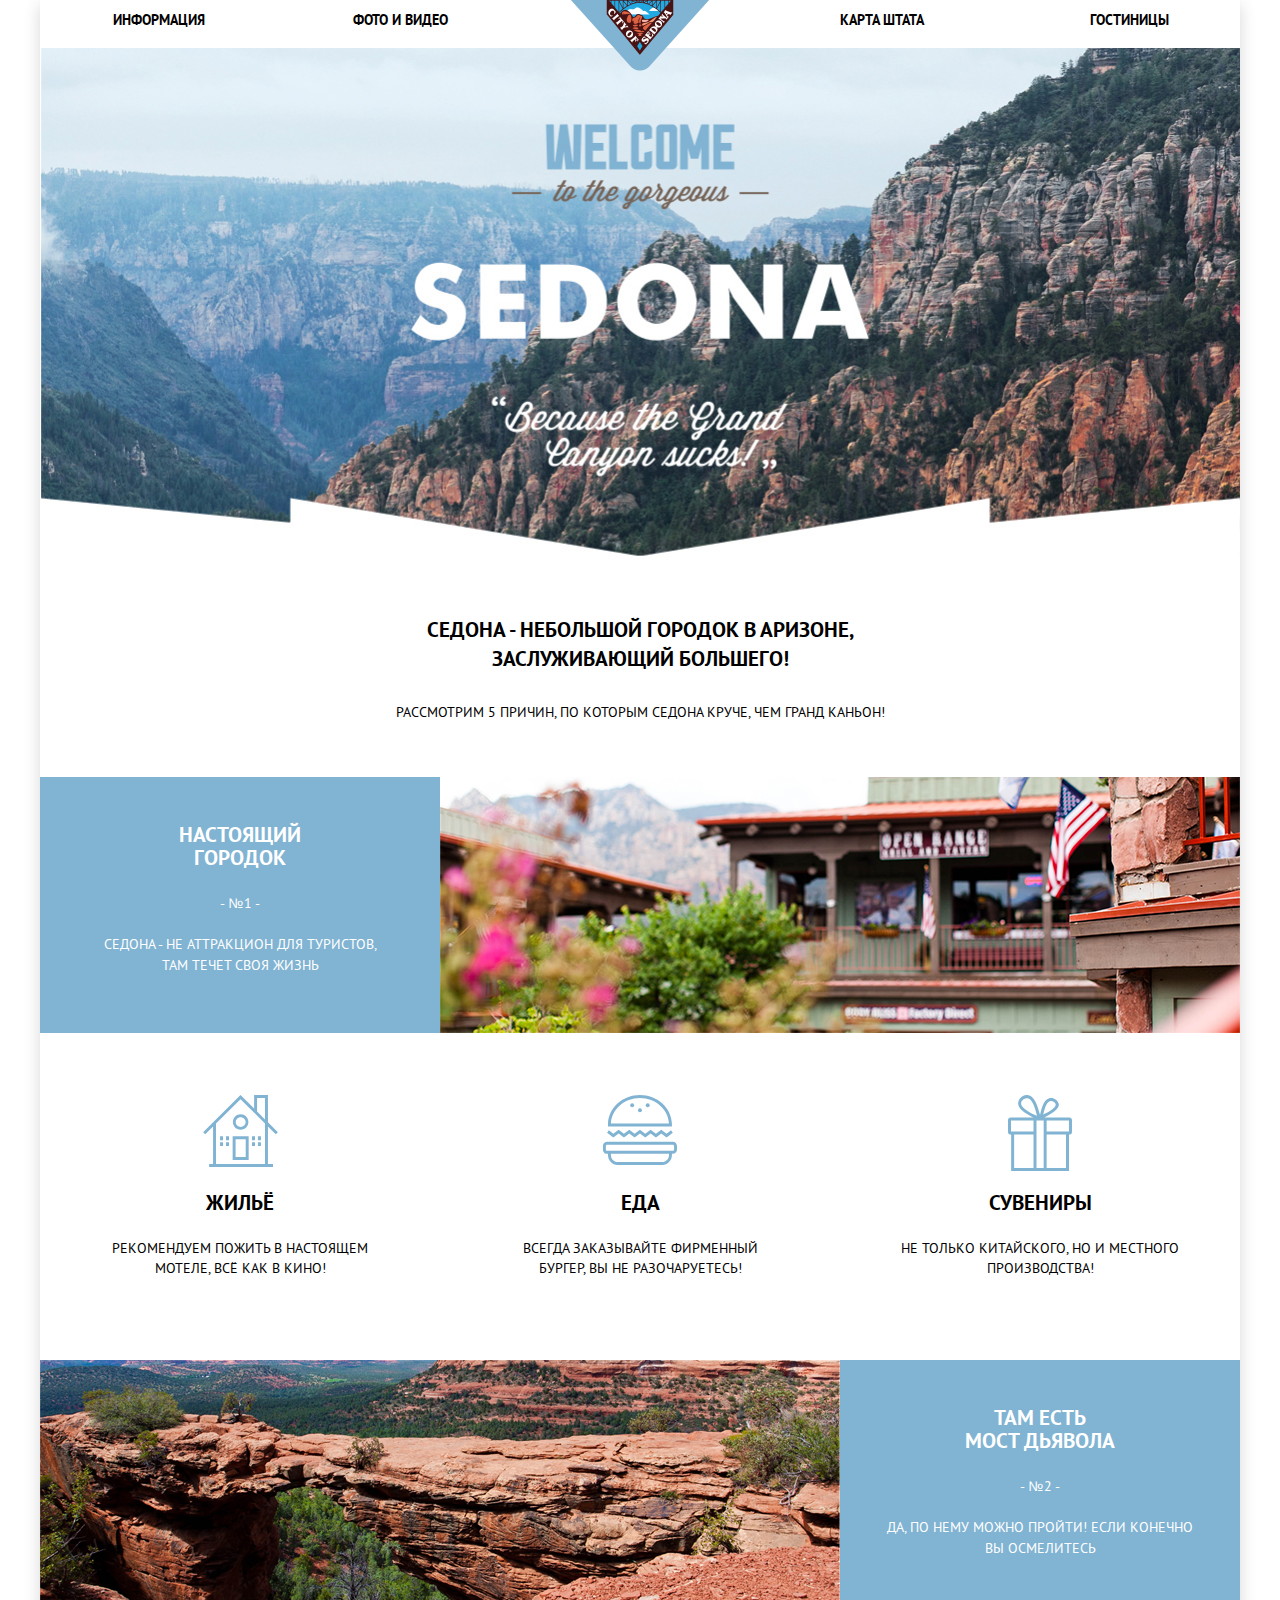
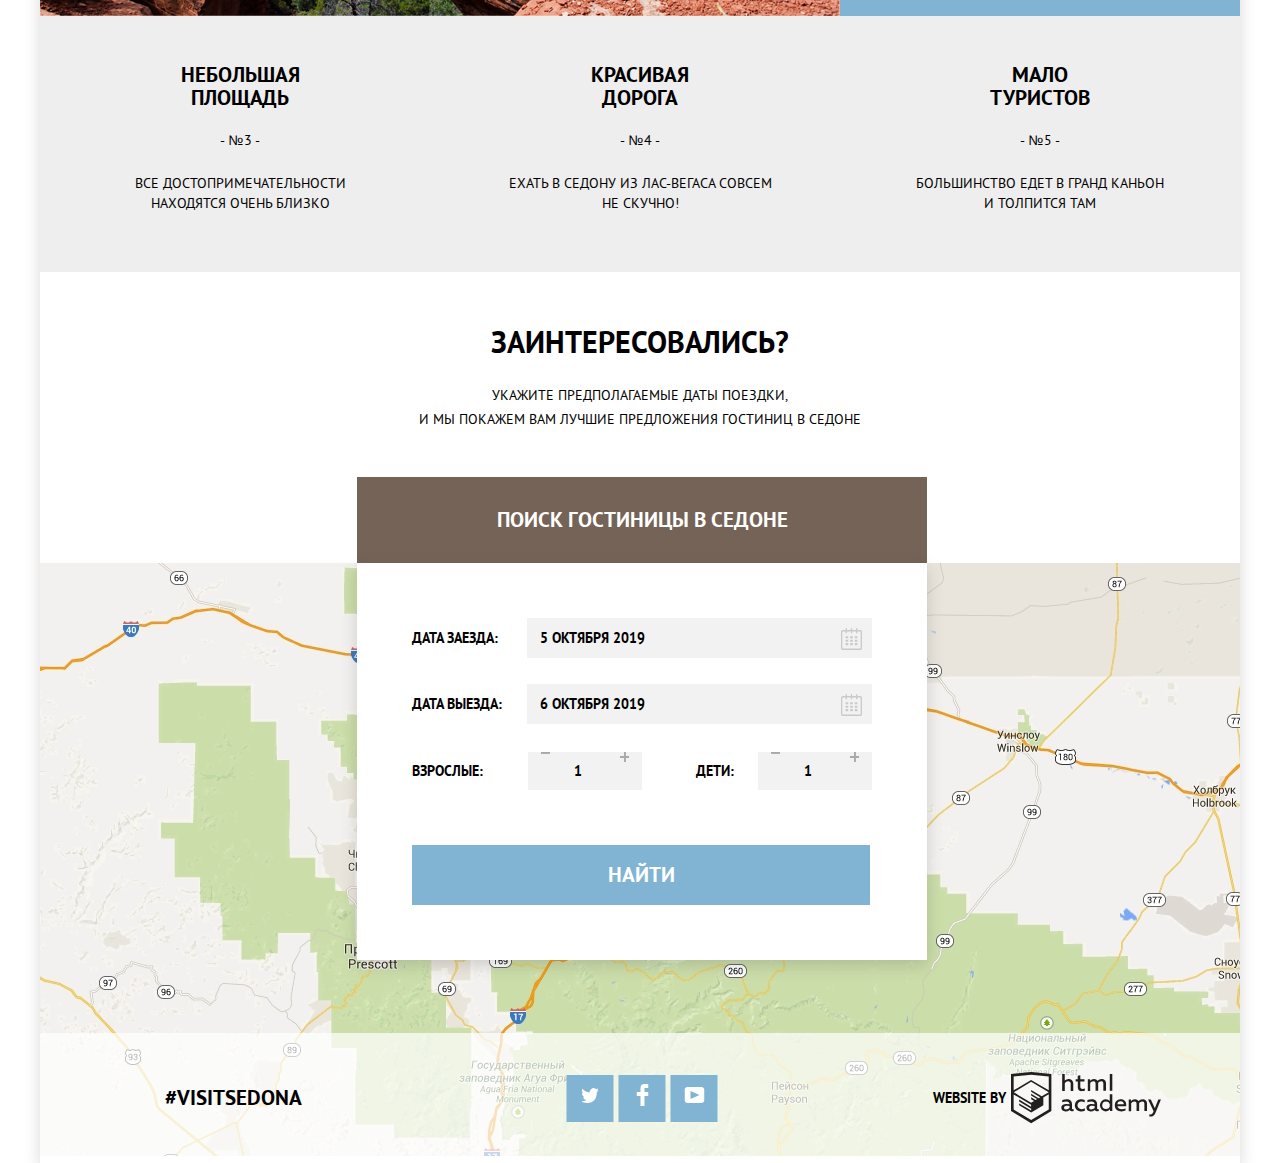
==== index.html @ 6450558b "/" ====
<!DOCTYPE html>
<html lang="ru">
<head>
	<meta charset="utf-8">
	<title>Седона</title>
	<link href="css/normalize.css" rel="stylesheet">
	<link href="css/style.css" rel="stylesheet">
</head>
<body>
	<div class="width-limit">
<!--Заголовок -->
	<header class="page-header">
		<nav class="main-navigation">
			<a class="logo" href="index.html">
				<img src="img/logo.png" alt="logo" width="140px" height="71">
			</a>
		<ul class="site-navigation">
			<li ><a href="index.html">Информация</a></li>
			<li><a href="">Фото и Видео</a></li>
			<li><a href="">Карта Штата</a></li>
			<li><a href="hotels.html">Гостиницы</a></li>
		</ul>
		</nav>
	</header>
	<!--Контент -->
	<main>
		<h1 class="visually-hidden">А вы слышали о Седоне?</h1>
		<div class="feature">
			<h3>Седона - небольшой городок в Аризоне, заслуживающий большего!</h3>
			<p>Рассмотрим 5 причин, по которым Седона круче, чем гранд каньон!</p>
		</div>
		<section>
			<h2 class="visually-hidden">Пять поводов посетить Седону</h2>
			<ol class="feature-list">
				<li>
					<div class="feature-block">
						<div class="feature-note">
							<h3>Настоящий Городок</h3>
							<p>- №1 -</p>
							<p>Седона - не аттракцион для туристов, там течет своя жизнь</p>
						</div>
						<img src="img/town.png" alt="town" width="800px" height="256px">
					</div>
					<ul class="feature-city">
						<li class="interest-item">
							<h3>Жильё</h3>
							<p class="note-last-line">Рекомендуем пожить в настоящем мотеле, всё как в кино!</p>
						</li>
						<li class="interest-item">
							<h3>Еда</h3>
							<p class="note-last-line">Всегда заказывайте фирменный бургер, вы не разочаруетесь!</p>
						</li>
						<li class="interest-item">
							<h3>Сувениры</h3>
							<p class="note-last-line">Не только китайского, но и местного производства!</p>
						</li>
					</ul>
				</li>
				<li>
					<div class="feature-block">
						<img src="img/canyon.png" alt="canyon" width="800px" height="256px">
						<div class="feature-note">
							<h3>Там есть<br> мост дьявола</h3>
							<p>- №2 -</p>
							<p>Да, по нему можно пройти! Если конечно вы осмелитесь</p>
						</div>
					</div>
				</li>
				<li class="feature-list-last">
					<h3>Небольшая площадь</h3>
					<p>- №3 -</p>
					<p >Все достопримечательности находятся очень близко</p>
				</li>
				<li class="feature-list-last">
					<h3>Красивая дорога</h3>
					<p>- №4 -</p>
					<p>Ехать в Седону из Лас-Вегаса совсем не скучно!</p>
				</li>
				<li class="feature-list-last">
					<h3>Мало туристов</h3>
					<p>- №5 -</p>
					<p>Большинство едет в Гранд Каньон и толпится там</p>
				</li>
			</ol>
			<article class="advertisment">
				<h2 class="visually-hidden">Поиск гостиницы</h2>
				<h3>Заинтересовались?</h3>
				<p>Укажите предполагаемые даты поездки,<br> и мы покажем вам лучшие предложения гостиниц в седоне</p>
			</article>
		</section>
		<section class="date-form">
			<h2 class="visually-hidden">Форма поиска</h2>
			<div  class="form-container">
				<a href="" class="form-name">Поиск гостиницы в Седоне</a>
				<form action="https://echo.htmlacademy.ru" method="post" class="form-menu">
					<div class="date-pick">
						<label class="date-pick-item" for="check-in">Дата заезда:</label>
						<input id="check-in" type="text" name="check-in" placeholder="5 октября 2019" required>
						<span class="calendar-icon"><svg xmlns="http://www.w3.org/2000/svg" width="21" height="22" viewBox="0 0 21 22">
							<path d="M19.251 2.025h-2.845V.648c0-.381-.294-.689-.656-.689-.363 0-.656.308-.656.689v1.377h-3.938V.648c0-.381-.294-.689-.655-.689-.363 0-.657.308-.657.689v1.377H5.906V.648c0-.381-.294-.689-.656-.689-.363 0-.657.308-.657.689v1.377H1.75C.784 2.025 0 2.847 0 3.862v16.302C0 21.179.784 22 1.75 22h17.501c.966 0 1.749-.821 1.749-1.836V3.862c0-1.015-.783-1.837-1.749-1.837zm.437 18.139a.448.448 0 0 1-.437.459H1.75a.45.45 0 0 1-.438-.459V3.862a.45.45 0 0 1 .438-.459h2.844v1.378c0 .381.294.689.657.689.362 0 .656-.308.656-.689V3.403h3.938v1.378c0 .381.294.689.657.689.361 0 .655-.308.655-.689V3.403h3.938v1.378c0 .381.293.689.656.689.362 0 .656-.308.656-.689V3.403h2.845c.241 0 .437.206.437.459v16.302z"/><path d="M4.594 8.225h2.625v2.066H4.594zM4.594 11.668h2.625v2.067H4.594zM4.594 15.112h2.625v2.066H4.594zM9.188 15.112h2.625v2.066H9.188zM9.188 11.668h2.625v2.067H9.188zM9.188 8.225h2.625v2.066H9.188zM13.781 15.112h2.625v2.066h-2.625zM13.781 11.668h2.625v2.067h-2.625zM13.781 8.225h2.625v2.066h-2.625z"/></svg>
						</span>
					</div>
					<div class="date-pick">
						<label class="date-pick-item" for="check-out">Дата выезда:</label>
						<input id="check-out" type="text" name="check-out" placeholder="6 октября 2019">
						<span class="calendar-icon">
							<svg xmlns="http://www.w3.org/2000/svg" width="21" height="22" viewBox="0 0 21 22"><path d="M19.251 2.025h-2.845V.648c0-.381-.294-.689-.656-.689-.363 0-.656.308-.656.689v1.377h-3.938V.648c0-.381-.294-.689-.655-.689-.363 0-.657.308-.657.689v1.377H5.906V.648c0-.381-.294-.689-.656-.689-.363 0-.657.308-.657.689v1.377H1.75C.784 2.025 0 2.847 0 3.862v16.302C0 21.179.784 22 1.75 22h17.501c.966 0 1.749-.821 1.749-1.836V3.862c0-1.015-.783-1.837-1.749-1.837zm.437 18.139a.448.448 0 0 1-.437.459H1.75a.45.45 0 0 1-.438-.459V3.862a.45.45 0 0 1 .438-.459h2.844v1.378c0 .381.294.689.657.689.362 0 .656-.308.656-.689V3.403h3.938v1.378c0 .381.294.689.657.689.361 0 .655-.308.655-.689V3.403h3.938v1.378c0 .381.293.689.656.689.362 0 .656-.308.656-.689V3.403h2.845c.241 0 .437.206.437.459v16.302z"/><path d="M4.594 8.225h2.625v2.066H4.594zM4.594 11.668h2.625v2.067H4.594zM4.594 15.112h2.625v2.066H4.594zM9.188 15.112h2.625v2.066H9.188zM9.188 11.668h2.625v2.067H9.188zM9.188 8.225h2.625v2.066H9.188zM13.781 15.112h2.625v2.066h-2.625zM13.781 11.668h2.625v2.067h-2.625zM13.781 8.225h2.625v2.066h-2.625z"/></svg>
						</span>
					</div>
					<div class="person-counter">
						<div class="counter-wrap">
							<label class="adults" for="adults">Взрослые:</label>
							<div class="counter">
								<button class="minus" type="button">
									<svg xmlns="http://www.w3.org/2000/svg" xmlns:xlink="http://www.w3.org/1999/xlink" x="0px" y="0px" width="9.917px" height="1.917px" viewBox="0 0 9.917 1.917" enable-background="new 0 0 9.917 1.917" xml:space="preserve" fill="currentColor">
									<rect width="9.917" height="1.917" />
									</svg>
								</button>
								<input class="counter-field" id="adults" type="number" min="1" name="adults" step="1" value="1">
								<button class="plus" type="button">
									<svg xmlns="http://www.w3.org/2000/svg" xmlns:xlink="http://www.w3.org/1999/xlink" x="0px" y="0px" width="9.917px" height="9.917px" viewBox="0 0 9.917 9.917" enable-background="new 0 0 9.917 9.917" xml:space="preserve" fill="currentColor">
									<polygon points="9.917,4 5.917,4 5.917,0 4,0 4,4 0,4 0,5.917 4,5.917 4,9.917 5.917,9.917 5.917,5.917 9.917,5.917 " />
									</svg>
								</button>
							</div>
						</div>
						<div class="counter-wrap">
							<label class="kids" for="kids">Дети:</label>
							<div class="counter">
								<button class="minus" type="button">
									<svg xmlns="http://www.w3.org/2000/svg" xmlns:xlink="http://www.w3.org/1999/xlink" x="0px" y="0px" width="9.917px" height="1.917px" viewBox="0 0 9.917 1.917" enable-background="new 0 0 9.917 1.917" xml:space="preserve" fill="currentColor">
									<rect width="9.917" height="1.917" />
									</svg>
								</button>
								<input class="counter-field" id="kids" type="number" min="1" name="kids" step="1" value="1">
								<button class="plus" type="button">
									<svg xmlns="http://www.w3.org/2000/svg" xmlns:xlink="http://www.w3.org/1999/xlink" x="0px" y="0px" width="9.917px" height="9.917px" viewBox="0 0 9.917 9.917" enable-background="new 0 0 9.917 9.917" xml:space="preserve" fill="currentColor">
									<polygon points="9.917,4 5.917,4 5.917,0 4,0 4,4 0,4 0,5.917 4,5.917 4,9.917 5.917,9.917 5.917,5.917 9.917,5.917 " />
									</svg>
								</button>
							</div>
						</div>
					</div>
					<div>
						<label for="search">
							<button type="submit" class="form-search" value="submit" id="search">Найти</button>
						</label>
					</div>
				</form>
			</div>
		</section>
		<section class="map-container">
			<h2 class="visually-hidden">Карта региона Седоны</h2>
			<div>
				<img src="img/map.png" alt="map" width="1200px" height="593px">
			</div>
		</section>
	</main>
	<!--Подвал -->
	<footer class="footer-main">
		<div class="footer-hashtag">
			<a href="">#VISITSEDONA</a>
		</div>
		<ul class="footer-media">
			<li class="footer-icon-wrap">
				<a class="icon-button" href=""><span class="visually-hidden">Твиттер</span>
					<svg xmlns="http://www.w3.org/2000/svg" xmlns:xlink="http://www.w3.org/1999/xlink" width="17" height="15" viewBox="0 0 17 15"><path fill="#FFF" d="M10.95.144c1.685-.496 2.984.27 3.577 1.179.673-.231 1.331-.481 2.011-.708a2.345 2.345 0 0 1-.857 1.768c.685.17 1.304-.491 1.304-.491-.169 1-1.006 1.788-1.563 2.024-.231 6.75-3.175 11.217-10.077 11.082h-.446c-.41 0-4.164-.46-4.898-1.887 2.271.196 3.893-.422 4.693-1.177-.96-.3-2.679-.477-2.979-2.95.349.106.564.228 1.19.119C1.705 8.247.374 7.53.448 5.33c.285.328 1.067.536 1.34.472C1.085 5.561-.182 2.442.894.85c1.818 1.854 3.735 3.606 7.152 3.773C8.254 2.33 9.183.793 10.95.144z"/></svg>
				</a>
			</li>
			<li class="footer-icon-wrap">
					<a class="icon-button" href=""><span class="visually-hidden">Твиттер</span>
						<svg xmlns="http://www.w3.org/2000/svg" width="12" height="22" viewBox="0 0 12 22"><path fill="#FFF" d="M12 4V0H8a4 4 0 0 0-4 4v4H0v4h4v10h4V12h4V8H8V4h4z"/></svg>
					</a>
			</li>
			<li class="footer-icon-wrap">
					<a class="icon-button" href=""><span class="visually-hidden">Youtube</span>
						<svg xmlns="http://www.w3.org/2000/svg" xmlns:xlink="http://www.w3.org/1999/xlink" width="20" height="16" viewBox="0 0 20 16"><path fill="#FFF" d="M17 0H3C1.35 0 0 1.35 0 3v10c0 1.65 1.35 3 3 3h14c1.65 0 3-1.35 3-3V3c0-1.65-1.35-3-3-3zM6.027 11.998V4.002L15.014 8l-8.987 3.998z"/></svg>
					</a>
			</li>
		</ul>
		<div class="footer-logo">
			<p>WEBSITE BY</p>
			<a href="https://htmlacademy.ru/intensive/htmlcss">
				<svg id="Layer_1" width="150" data-name="Layer 1" xmlns="http://www.w3.org/2000/svg" viewBox="0 0 108.08 36.85"><title>logo-htmlacademy-small1</title><path d="M44.61,26.88a2,2,0,0,0,.55-0.1v1.33a3.25,3.25,0,0,1-1.18.21,1.67,1.67,0,0,1-1.67-1,4.84,4.84,0,0,1-3.14,1.08c-1.51,0-2.91-.83-2.91-2.55,0-2.13,2-2.79,3.71-2.79a11.08,11.08,0,0,1,2.17.25v-0.3c0-1-.76-1.77-2.19-1.77a7.42,7.42,0,0,0-3,.64v-1.7a10.21,10.21,0,0,1,3.19-.55c2.36,0,3.81,1.12,3.81,3.65v3a0.54,0.54,0,0,0,.49.59h0.17Zm-6.44-1.13A1.35,1.35,0,0,0,39.63,27h0.11a3.39,3.39,0,0,0,2.41-1V24.58a9.72,9.72,0,0,0-1.81-.21c-1,0-2.16.33-2.16,1.38h0Zm12.36-6.11a5,5,0,0,1,2.57.64V22a4.08,4.08,0,0,0-2.3-.7,2.75,2.75,0,1,0,0,5.49,5,5,0,0,0,2.43-.64v1.71a6.27,6.27,0,0,1-2.76.57A4.21,4.21,0,0,1,46,24.51q0-.21,0-0.41a4.32,4.32,0,0,1,4.18-4.46h0.38Zm12.17,7.24a2,2,0,0,0,.55-0.1v1.33a3.25,3.25,0,0,1-1.18.21,1.67,1.67,0,0,1-1.67-1,4.84,4.84,0,0,1-3.14,1.08c-1.51,0-2.91-.83-2.91-2.55,0-2.13,2-2.79,3.71-2.79a11.08,11.08,0,0,1,2.17.25v-0.3c0-1-.76-1.77-2.19-1.77a7.42,7.42,0,0,0-3,.64v-1.7a10.21,10.21,0,0,1,3.19-.55c2.36,0,3.81,1.12,3.81,3.65v3a0.54,0.54,0,0,0,.49.59h0.17Zm-6.44-1.13A1.35,1.35,0,0,0,57.73,27h0.11a3.39,3.39,0,0,0,2.41-1V24.58a9.72,9.72,0,0,0-1.81-.21c-1.06,0-2.16.33-2.16,1.38h0ZM73,16V28.2H71.35V26.88a3.88,3.88,0,0,1-3.19,1.54,4.4,4.4,0,0,1,0-8.78,3.81,3.81,0,0,1,3,1.3V16H73Zm-4.53,5.22a2.76,2.76,0,1,0,0,5.52A2.86,2.86,0,0,0,71.15,25V23A2.91,2.91,0,0,0,68.49,21.27ZM79,19.64c3.31,0,4.46,2.68,3.92,5.09H76.7c0.21,1.5,1.67,2.11,3.19,2.11a6.11,6.11,0,0,0,2.64-.59v1.6a7.14,7.14,0,0,1-3,.57C77,28.42,74.78,27,74.78,24a4.18,4.18,0,0,1,4-4.39H79Zm0.09,1.54a2.28,2.28,0,0,0-2.44,2.1v0.06H81.3A2,2,0,0,0,79.13,21.18Zm5.73,7V19.87h1.65v1a3.81,3.81,0,0,1,2.78-1.27A2.86,2.86,0,0,1,91.89,21a4.12,4.12,0,0,1,2.91-1.33A3.06,3.06,0,0,1,98,23V28.2h-1.9V23.05a1.59,1.59,0,0,0-1.42-1.75H94.42a2.8,2.8,0,0,0-2.07,1.12V28.2h-1.9V23.05A1.59,1.59,0,0,0,89,21.31H88.8a3,3,0,0,0-2.21,1.29v5.63H84.86Zm21.31-8.33h1.9l-3.91,9.46c-0.9,2.17-2.09,2.86-3.35,2.86a4.76,4.76,0,0,1-1.1-.14V30.46a2.86,2.86,0,0,0,.85.12c0.9,0,1.58-.64,2.07-1.9l0.17-.42-4-8.4h2l2.86,6.29ZM38.73,1.46V6.22a3.81,3.81,0,0,1,2.7-1.14,3.25,3.25,0,0,1,3.44,3.4v5.15H43V8.72a1.81,1.81,0,0,0-1.61-2h-0.3a2.93,2.93,0,0,0-2.32,1.39v5.52h-1.9V1.46h1.9ZM49.94,2.31v3h3V6.91h-3v3.81c0,1.1.5,1.46,1.58,1.46a4.49,4.49,0,0,0,1.69-.33v1.6A6.8,6.8,0,0,1,51,13.8a2.55,2.55,0,0,1-2.86-2.74V6.89H46.58V5.26h1.5V2.74Zm5.4,11.31V5.28H57v1A3.81,3.81,0,0,1,59.77,5a2.86,2.86,0,0,1,2.6,1.33A4.12,4.12,0,0,1,65.28,5,3.06,3.06,0,0,1,68.44,8.4v5.21h-1.9V8.46a1.59,1.59,0,0,0-1.42-1.75H64.89a2.8,2.8,0,0,0-2.07,1.12v5.78h-1.9V8.46A1.59,1.59,0,0,0,59.5,6.71H59.27A3,3,0,0,0,57.06,8v5.63H55.34ZM71.17,1.45H73V13.6H71.17V1.45ZM14.71,0H14.55L0,1.54V28.21l14.55,8.66,14.55-8.66V1.54Zm12.5,27.1L14.55,34.64,1.9,27.12V16.18l12.59,7.5V25L5.86,19.9v1.31l8.68,5.21v1.39L5.87,22.65V24l8.68,5.21,8.75-5.24V18.31L27.2,16V27.12Zm0-12.53-3.48,2-1.6,1L14.51,13v1.31L21,18.23H21l-0.14.09-1,.54-5.37-3.2V17l4.24,2.52-1,.67-3.2-1.9v1.31l2.1,1.24L14.5,22.1,2,14.65,14.51,7.11Zm0-1.32L14.49,5.76,1.91,13.25v-10L14.56,1.92,27.21,3.25v10h0Z" transform="translate(0 -0.02)" fill="#231f20"/></svg>
			</a>
		</div>
	</footer>
	</div>
</body>
</html>
---- css/style.css ----
body {
    margin: 0;
    padding: 0;
    font-family: "PT Sans", Arial, sans-serif;
    font-size: 14px;
    line-height: 24px;
    font-weight: 700;
    color: #000000;
    text-transform: uppercase;
    background-color: #ffffff;
}

@font-face {
    font-family: "PT Sans";
    src: url('../fonts/ptsans.woff2') format('woff2'),
         url('../fonts/ptsans.woff') format('woff');
    font-weight: normal;
    font-style: normal;
    color: #000;
}

@font-face {
    font-family: "PT Sans";
    src: url('../fonts/ptsansbold.woff2') format('woff2'),
            url('../fonts/ptsansbold.woff') format('woff');
    font-weight: bold;
    font-style: normal;
    color: #000;
}

.width-limit {
    display: block;
    margin: 0 auto;
    width: 1200px;
    box-shadow: 0 5px 15px 0 rgba(59, 61, 61, 0.2);
}

.footer-main a,
.hotel-buttons a {
    text-decoration: none;
    color: #ffffff;
  }

.page-header {
    color: #000000;
}

.main-navigation {
    position: relative;
    background-color: #ffffff;
    color: #000000;
    font-size: 14px;
    line-height: 25px;
}

.main-navigation ul {
    padding-left: 73px;
    padding-right: 73px;
}

.site-navigation {
    display: flex;
    padding-top: 8px;
    margin: 0px;
    padding-bottom: 15px;
    list-style: none;  
    justify-content: space-around;
}

.site-navigation li:nth-child(1) {
    width: 210px;
    text-align: left;
}

.site-navigation li:nth-child(2) {
    margin-right: auto;
    padding-left: 30px;
    width: 210px;
    text-align: left;
}

.site-navigation li:nth-child(3),
.site-navigation li:nth-child(4) {
    width: 210px;
    text-align: right;
}

.site-navigation li:nth-child(3) {
    padding-right: 35px;
}

.site-navigation li:nth-child(4) {
    margin-right: -2px;
}

.site-navigation a {
    color:#000000;
    text-decoration: none;
}

.site-navigation a:hover {
    color: #81b3d2;
}

.site-navigation a:focus {
    color: #b2b2b2;
}

.logo {
    position: absolute;
    top: 0;
    left: 50%;
    transform: translate(-50%);
}

/* контент */
.feature {
    display:inline-block;
    width: 1200px;
    padding-top: 578px;
    background-image: url("../img/background.jpg");
    background-position: top;
    background-repeat: no-repeat;
    background-size: 1200px auto;
    margin-bottom: 25px;
    text-align: center;
}

.feature {
    font-weight: 400;
    color: #000000;
}

.feature h3 {
    display: inline-block;
    text-align: center;
    margin-top: -11px;
    margin-bottom: 13px;
    width: 520px;
    font-size: 21px;
    line-height: 29px;
}

.feature-list {
    display: flex;
    width: 1200px;
    flex-wrap: wrap;
    flex-direction: row;
    justify-content: space-between;
    align-items: center;
    list-style: none;
    padding-inline-start: 0;
}

.feature-list img {
    margin: 0;
    padding: 0;
    width: 800px;
}

.feature-list ul {
    list-style: none;
}

.feature-list li {
    margin-left: 0px;
    margin-right: 0px;
}

.feature-block {
    display: flex;
    flex-direction: row;
    width: 1200px;
}

.feature-list-last {
    display: flex;
    flex-direction: column;
    width: 400px;
    text-align: center;
    min-height: 256px;
    background-color: #eeeeee;
}

.feature-list-last h3 {
    display: inline-block;
    align-self: center;
    text-align: center;
    margin-top: 47px;
    width: 120px;
}

.feature-list-last p {
    display: inline-block;
    align-self: center;
    text-align: center;
    margin-top: 0px;
    margin-bottom: 23px;
    max-width: 265px;
    font-weight: 400;
    line-height: 20px;
}

.feature-list-last:nth-of-type(3) p {
    max-width: 240px;
}

.feature-list-last:nth-of-type(5) p {
    max-width: 250px;
}

.feature-city {
    display: flex;
    flex-direction: row;
    justify-content: flex-start;
    width:1200px;
    margin:0;
    padding: 0;
}

.feature-city li {
    margin-top: 62px;
    padding-top: 75px;
}

.feature-city li:nth-child(1) {
    background: url("../img/icon-1.svg") no-repeat;
    background-position: top center;
}

.feature-city li:nth-child(2) {
    background: url("../img/icon-3.svg") no-repeat;
    background-position: top center;
}

.feature-city li:nth-child(3) {
    background: url("../img/icon-2.svg") no-repeat;
    background-position: top center;
}

.feature-note {
    display: inline-block;
    width: 400px;
    margin: 0;
    align-items: center;
    text-align: center;
    background-color: #81b3d2;
    color: #ffffff;
    min-height: 256px;
}

.feature-note h3 {
    display: inline-block;
    font-size: 21px;
    width: 200px;
    line-height: 29px;
    margin-top: 46px;
    margin-bottom: 22px;
}

.feature-note p {
    display: inline-block;
    margin-top: 0;
    margin-bottom: 20px;
    width: 280px;
    align-self: center;
    font-weight: 400;
    line-height: 21px;
}

.feature-note:nth-child(2) p {
    width: 320px;
}

.feature-list h3 {
    font-size: 21px;
    line-height: 23px;
}

.interest-item {
    display: flex;
    flex-direction: column;
    width: 400px;
    min-height: 190px;
    text-align: center;
}

.interest-item h3 {
    display: inline-block;
    align-self: center;
    text-align: center;
    width: 170px;
    margin-bottom: 10px;
}

.interest-item p {
    display: inline-block;
    align-self: center;
    width: 265px;
    font-weight: 400;
    line-height: 20px;
}

.interest-item:nth-child(2) p,
.interest-item:nth-child(3) p {
    display: inline-block;
    width: 285px;
}

.advertisment {
    font-size: 14px;
    line-height: 24px;
    text-align: center;
    margin-bottom: 35px;
}

.advertisment p {
    font-weight: 400;
}

.advertisment h3 {
    text-align: center;
    margin-top: 59px;
    margin-bottom: 30px;
    font-size: 30px;
    line-height: 22px;
}

.map-container {
    position: relative;
    margin-top: 132px;
    z-index: -100;
}

/* Свойства формы */

.date-form {
    position: relative; /*смена точки отсчета для начала координат контейнера формы*/
}

.form-container {
    position: absolute;
    left: 317px;
    bottom: -572px;
    width: 570px;
    margin: 0 auto;
}

.form-container a {
    text-decoration: none;
}

.date-form {
    position: relative;
}

.form-name {
    display:block;
    background-color: #766357;
    color: #ffffff;
    font-size: 21px;
    line-height: 26px;
    font-weight: bold;
    margin-left: auto;
    margin-right: auto;
    text-align: center;
    padding-top: 30px;
    padding-bottom: 30px;
}

.form-name:hover {
    background-color: #604e43;
}

.form-name:active {
    color: #857871;
    background-color: #503e33;
}

.form-menu {
    background-color: #ffffff;
    position: relative;
    padding: 55px;
    margin-bottom: 78px;
    box-shadow: 0 5px 15px 0 rgba(59, 61, 61, 0.2);
}

.form-menu button {
    border: 0;
    padding: 0;
    margin: 0;
    outline: none;
    text-transform: uppercase;
}

.date-pick {
    position: relative;
    display: flex;
    flex-direction: row;
    flex-wrap: wrap;
    justify-content: space-between;
    align-items: flex-start;
    margin-bottom: 26px;
}

.date-pick:nth-of-type(2) {
    margin-bottom: 28px;
}

.date-pick input{
    width: 330px;
    margin-left: 25px;
    height: 38px;
    padding-left: 13px;
    background-color: #f2f2f2;
    border:none;
    color: #000000;
    font-weight: bold;
    box-shadow: 0;
    text-transform: uppercase;
}

input[type="text"]::-webkit-input-placeholder {
    color: #000000;
    font-weight: bold;
    text-transform: uppercase;
   } 

input[type="text"]::-moz-placeholder {
    color: #000000;
    font-weight: bold;
    text-transform: uppercase;
}

input[type="text"]:-ms-input-placeholder {
    color: #000000;
    font-weight: bold;
    text-transform: uppercase;
}

input[type="text"]::-ms-input-placeholder {
    color: #000000;
    font-weight: bold;
    text-transform: uppercase;
}

input[type="text"]::placeholder {
    color: #000000;
    font-weight: bold;
    text-transform: uppercase;
}

.date-pick-item {
    position: relative;
    margin-top: auto;
    margin-bottom: auto;
}

.calendar-icon {
    display: block;
    position: absolute;
    fill: #cacaca;
    top: 10px;
    right: 10px;
    width: 21px;
    height: 22px;
    border:none;
    box-shadow: 0;
    background-color: transparent;
}

.calendar-icon:hover {
    fill: #000000;
}

.calendar-icon:active {
    fill: #81b3d2;
}

.person-counter {
    display: flex;
    flex-direction: row;
    justify-content: space-between;
    margin-bottom: 55px;
}

.counter-wrap {
    display: flex;
    justify-content: space-between;
    width: 230px;
    box-sizing: border-box;
}

.counter {
    display: flex;
    width: 114px;
    height: 38px;
}

.counter-field {
    display: inline-block;
    width: 40px;
    background-color: #f2f2f2;
    text-align: center;
    border:none;
    box-shadow: 0;
    color: #000000;
    font-weight: bold;
}

.minus {
    display: flex;
    margin: auto;
    justify-content: center;
    width: 37px;
    background-color: #f2f2f2;
    color: #a9a9a9;
}

.plus {
    display: flex;
    margin: auto;
    justify-content: center;
    width: 37px;
    background-color: #f2f2f2;
    color: #a9a9a9;
}

.minus:hover,
.plus:hover {
    color: #000000;
}

.minus:active,
.plus:active {
    color: #81b3d2;  
}

.adults,
.kids {
    margin-top: auto;
    margin-bottom: auto;
}

.kids {
    padding-left: 54px;
}

.form-search {
    display:block;
    background-color: #81b3d2;
    color: #ffffff;
    font-size: 21px;
    line-height: 26px;
    width: 458px;
    min-height: 60px;
    font-weight: bold;
    margin-left: auto;
    margin-right: auto;
    text-align: center;
    box-shadow: none;
}

.form-search:hover {
    background-color: #669ec0;
}


.form-search:active {
    color: #94b9d2;
}


/* Стили сортировки hotels.html */
.filter {
    display: flex;
    flex-direction: row;
    padding: 27px 73px 15px;
    background: url("../img/hotel_background.png") no-repeat;
    color: #ffffff;
    justify-content: space-between;
}

.filter-column {
    display: flex;
    flex-direction: column;
    padding-right: 55px;
    width: 200px;
}

.filter-column input {
    -webkit-appearance: none;
    -moz-appearance: none;
    position: absolute;
}

.filter-column input::-ms-check {
    display:none
} /* Скрыть чекбокс в IE */

.filter-column input:checked + .check_box{
    background-image: url("../img/checkbox-on.svg");
}

.check_box {
    position: absolute;
    width: 27px;
    height: 27px;
    background-image: url("../img/checkbox-off.svg");
    background-repeat: no-repeat;
    background-color: inherit;
    margin-left: -40px;
}

.checkbox_text {
    font-weight: 400;
}

.filter h3 {
    margin-top: 0px;
    margin-bottom: 10px;
}

.filter-column label {
    padding: 9px 0 15px;
    margin-left: 40px;
    font-weight: 300px;
}

.cost-range {
    display: flex;
    width: 35   0px;
    flex-direction: column;
    margin-left: auto;
    width: 318px;
}

.cost-wrap {
    display: flex;
    position: relative;
    width: 100%;
    height: 32px;
    margin-bottom: 20px;
    border: 2px solid #ffffff;
    border-radius: 2px;
    justify-content: space-around;
    align-self: center;
}

.cost-wrap::after {
    content: "";
    position: absolute;
    top: 50%;
    left: 50%;
    width: 1px;
    height: 22px;
    background: #ffffff;
    -webkit-transform: translate(-50%,-50%);
    transform: translate(-50%,-50%);
}

.min-price,
.max-price {
    width: 90px;
    padding-left: 40px;
}

.cost-wrap input {
    display: inline-block;
    width: 50px;
    margin: 0;
    color: inherit;
    font: inherit;
    background: transparent;
    border: none;
    outline: #ffffff;
    align-self: center;
    font-weight: 400;
}

.slider-wrap {
    position: relative;
    margin-bottom: 32px;    
}

.slider {
    width: 100%;
    height: 2px;
    background: rgba(255,255,255,.3);
}

.slider-bar {
    width: 80%;
    height: 2px;
    background: rgba(255,255,255);
}

.slider-left {
    position: absolute;
    left: 0;
    top: -8px;
    width: 4px;
    height: 4px;
    background: #ababab;
    border: 8px solid #ffffff;
    border-radius: 50%;
    cursor: pointer;
}

.slider-left:hover {
    border: 9px solid #ffffff;
    top: -9px;
}

.slider-right {
    position: absolute;
    left: 80%;
    top: -8px;
    width: 4px;
    height: 4px;
    background: #ababab;
    border: 8px solid #ffffff;
    border-radius: 50%;
    cursor: pointer;
}

.slider-right:hover {
    border: 9px solid #ffffff;
    top: -9px;
}

.filter-btn {
    display: block;
    width: 130px;
    padding: 8px 28px;
    font-size: 14px;
    text-decoration: none;
    color: #ffffff;
    background: transparent;
    cursor: pointer;
    text-transform: uppercase;
    border: 2px solid #ffffff;
    border-radius: 2px;
    outline: 0;
    align-self: center;
}

.filter-btn:hover {
    background-color: #ffffff;
    color: #000000;
}

.results {
    display: flex;
    flex-direction: row;
    padding: 7px 72px 12px;
    justify-content: space-between;
    border-bottom: solid 2px #bdbbbc;
}

.results-found {
    padding-right: 45px;
    font-size: 21px;
    line-height: 26px;
}

.results-categories,
.results-sorting {
    display: flex;
    width: 350px;
    flex-direction: row;
    align-items: center;
    align-self: center;
    justify-content: space-between;
    font-size: 12px;
    line-height: 18px;
}

.results-sorting a {
    color: rgba(0,0,0,0.3);
    border-bottom: 1px dotted #81b3d2;
    text-decoration: none;
    font-weight: normal;
}

.results-sorting a:hover {
    color: #81b3d2;
    border-bottom: 1px dotted #81b3d2;
    text-decoration: none;
}

.results-sorting a:active {
    color: #000000;
    border: none;
    text-decoration: none;
}


.results-categories h3 {
    padding-right: 40px;
    font-size: 12px;
    font-weight: normal;
}

.results-order {
    display: flex;
    height: 15px;
    width: 36px;
    align-self: center;
    margin-left: auto;
}

.sort-up path {
    fill: #cacaca;
}

.sort-up {
    padding-right: 14px;
}

.sort-down path{
    fill: #cacaca;
}

.sort-up:hover path,
.sort-down:hover path{
    fill: #000000;
}

.sort-up:active path,
.sort-down:active path {
    fill: #81b3d2;
}

/* Hotels info styles */
.wrap-hotel {
    display: flex;
    flex-direction: row;
    padding: 23px 73px;
    border-bottom: solid 2px #bdbbbc;
}

.wrap-hotel h2 {
    margin-top: 0;
    margin-bottom: 5px;
}

.hotel-summary {
    display: flex;
    flex-direction: column;
    margin: 0;
    padding-left: 30px;
    justify-content: flex-start;
}

.hotel-name {
    text-decoration: none;
    color: #000000;
    font-weight: bold;
}

.hotel-name:hover {
    color: #81b3d2;
}

.hotel-name:active {
    color: #b2b2b2;
}

.hotel-status {
    display: flex;
    flex-direction: row;
    justify-content: flex-start;
}

.hotel-stars{
    text-align: right;
    position: relative;
}

.hotel-star-2 {
    display: inline-block;
    font-size: 0;
    width: 36px;
    height: 17px;
    background: url("../img/star.svg") repeat-x;
}

.hotel-star-3 {
    display: inline-block;
    font-size: 0;
    width: 54px;
    height: 17px;
    background: url("../img/star.svg") repeat-x;
}

.hotel-star-4 {
    display: inline-block;
    font-size: 0;
    width: 72px;
    height: 17px;
    background: url("../img/star.svg") repeat-x;
}

.hotel-type {
    width: 100px;
    padding-right: 15px;
    padding-bottom: 15px;
}

.hotel-buttons {
    display: flex;
    flex-direction: row;
}

.hotel-details a {
    display:block;
    background-color: #81b3d2;
    color: #ffffff;
    font-weight: bold;
    text-align: center;
    padding: 0px 15px;
    margin-left: 0px;
    margin-right: 5px;
}

.hotel-details a:hover {
    background-color: #669ec0;
}

.hotel-details a:active {
    background-color: #5496bd;
    color: #88b6d1;
}

.hotel-book a {
    display: block;
    background-color: #766357;
    color: #ffffff;
    /* height: 25px; */
    font-weight: bold;
    text-align: center;
    padding: 0px 15px;
    margin-left: 0px;
    margin-right: 5px;
}

.hotel-book a:hover {
    background-color: #604e43;
}

.hotel-book a:active {
    background-color: #503e33;
    color: #857871;
}

.hotel-rating {
    display: flex;
    flex-direction: column;
    justify-content: space-between;
    margin-left: auto;
}

.rating-numeric {
    background-color: #dfdddd;
    color: #666666;
    font-weight: normal;
    text-align: center;
    padding-right: 10px;
    padding-left: 10px;
}

/* Свойства подвала */
.footer-main {
    display: flex;
    width:100%;
    min-height: 130px;
    flex-direction: row;
    justify-content: space-around;
    align-items: center;
    background-color: rgba(255, 255, 255, 0.7);
    text-align: center;
    margin-top: -130px;
}

.footer-main-hotels {
    display: flex;
    width:100%;
    min-height: 120px;
    flex-direction: row;
    justify-content: space-around;
    align-items: center;
    background-color: rgba(255, 255, 255, 0.7);
    text-align: center;
}

.footer-main a,
.footer-main-hotels a {
    color: #000000;
    text-decoration: none;
}

.footer-hashtag {
    width: 400px;
    font-size: 21px;
    line-height: 26px;
    font-weight: bold;
    justify-content: flex-start;
    text-decoration: none;
}

.footer-media {
    width: 400px;
    display: flex;
    justify-content: center;
    align-items: center;
}

.footer-icon {
    background-color: #81b3d2;
    position: relative;
    top: 50%;
    left: 50%;
    align-items: center;
    transform: translate(-50%, -50%)
}

.footer-icon-wrap {
    display: flex;
    align-items: center;
    justify-content: center;
    width: 47px;
    height: 47px;
    margin-right: 5px;
    background-color: #81b3d2;
    transform: translate(-33%);
}

.footer-icon-wrap:hover,
.footer-icon-wrap:focus {
    background-color: #669ec0;
}

.footer-icon-wrap:active path {
    background-color: #5496bd;
}

.icon-button:active path {
	fill: #88b6d1;
}

.footer-logo {
    width: 400px;
    display: flex;
    flex-direction: row;
    justify-content: center;
    align-items: center;
}

.footer-logo svg {
    display: block;
    margin-left: 5px;
}

.footer-logo:hover path {
    fill: #81b3d2;
}


.footer-logo:active path {
    fill: #bdbbbc;
}

.visually-hidden {
    position: absolute;
    clip: rect(0 0 0 0);
    width: 1px;
    height: 1px;
    margin: -1px;
  }
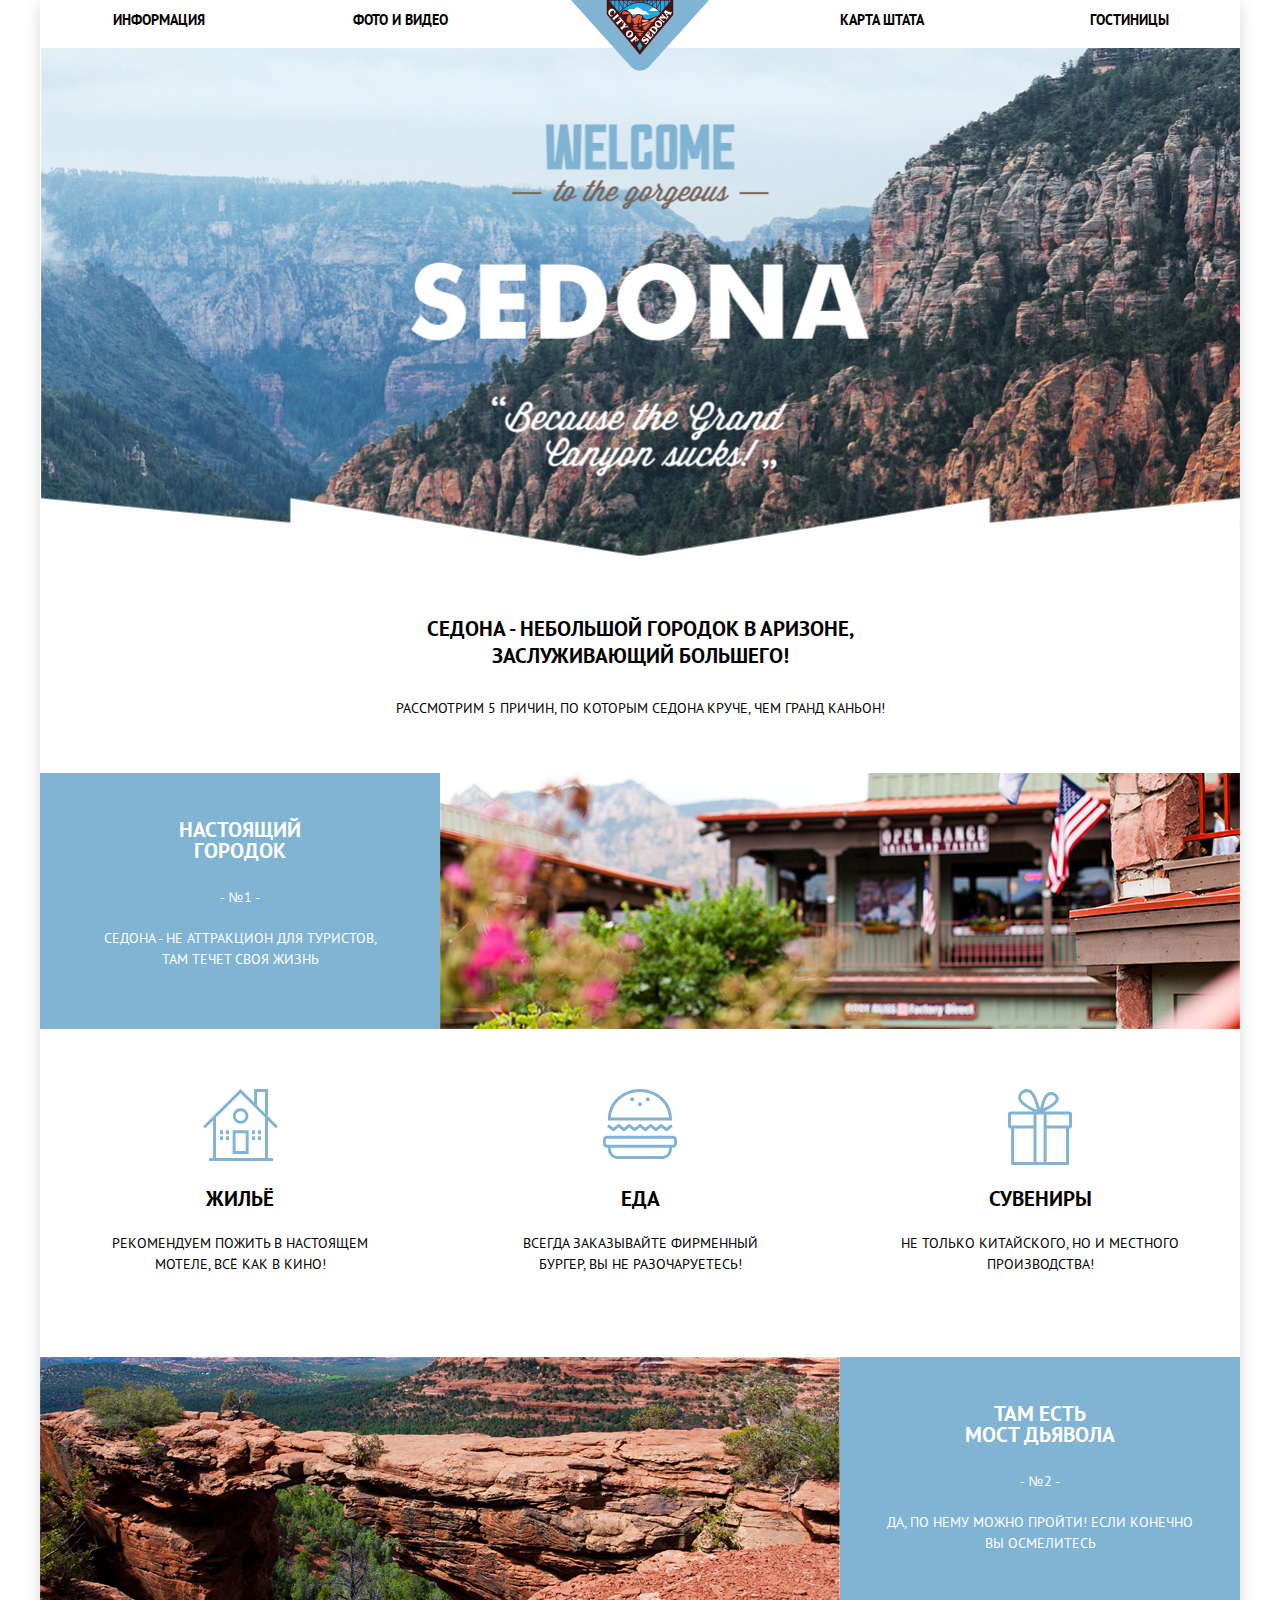
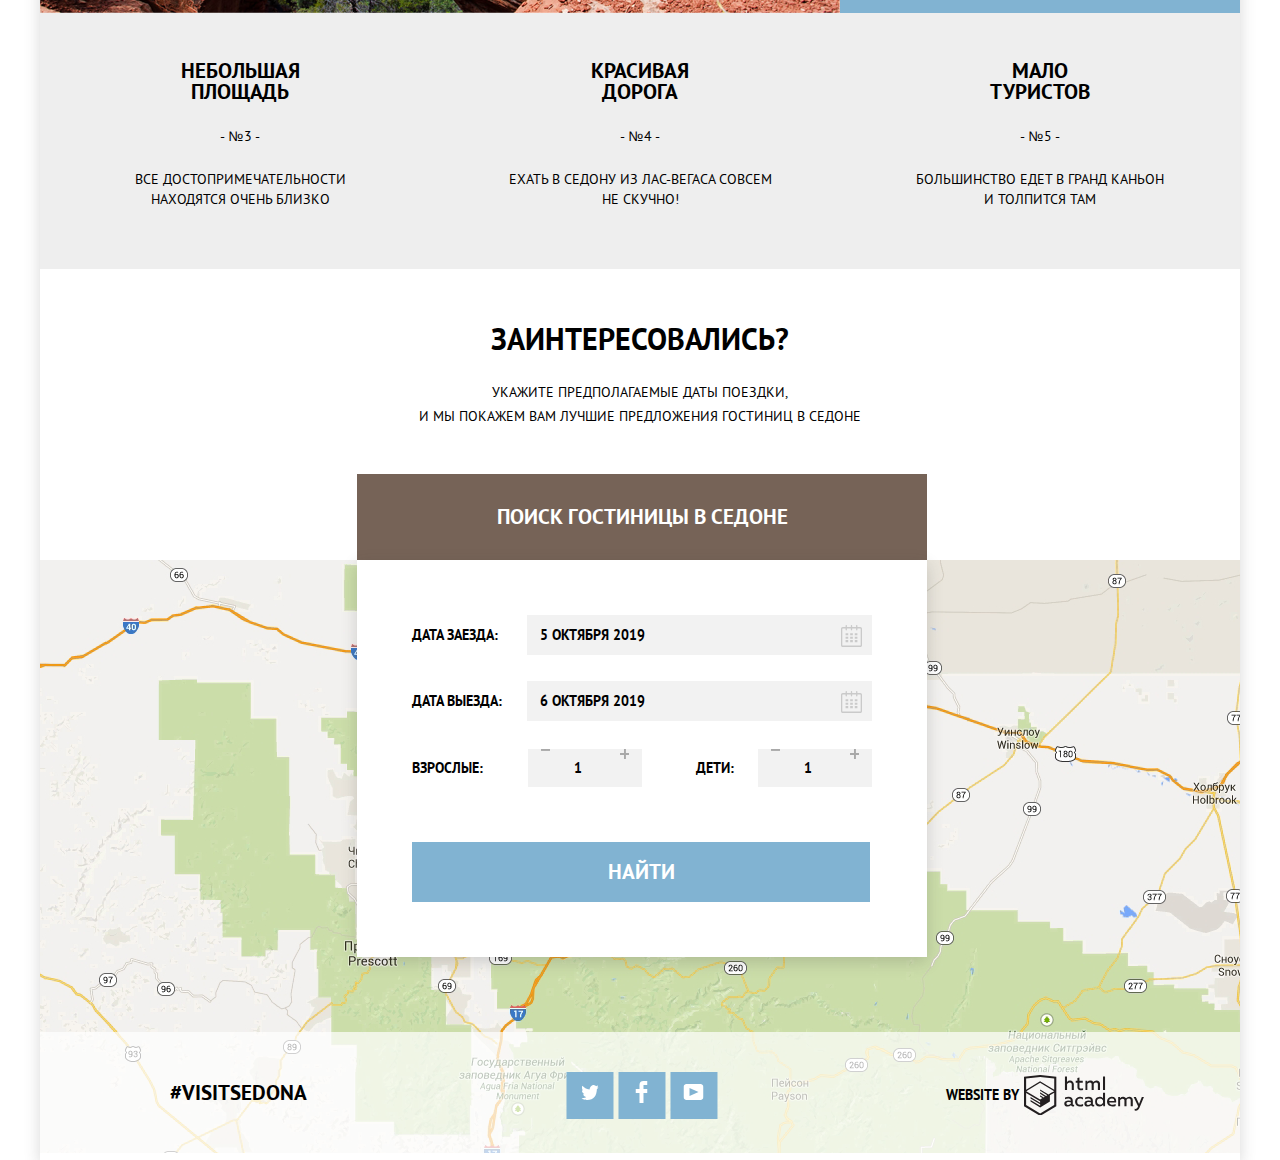
==== commit 20113107: "." ====
--- a/index.html
+++ b/index.html
@@ -181,7 +181,7 @@
 		<div class="footer-logo">
 			<p>WEBSITE BY</p>
 			<a href="https://htmlacademy.ru/intensive/htmlcss">
-				<svg id="Layer_1" width="150" data-name="Layer 1" xmlns="http://www.w3.org/2000/svg" viewBox="0 0 108.08 36.85"><title>logo-htmlacademy-small1</title><path d="M44.61,26.88a2,2,0,0,0,.55-0.1v1.33a3.25,3.25,0,0,1-1.18.21,1.67,1.67,0,0,1-1.67-1,4.84,4.84,0,0,1-3.14,1.08c-1.51,0-2.91-.83-2.91-2.55,0-2.13,2-2.79,3.71-2.79a11.08,11.08,0,0,1,2.17.25v-0.3c0-1-.76-1.77-2.19-1.77a7.42,7.42,0,0,0-3,.64v-1.7a10.21,10.21,0,0,1,3.19-.55c2.36,0,3.81,1.12,3.81,3.65v3a0.54,0.54,0,0,0,.49.59h0.17Zm-6.44-1.13A1.35,1.35,0,0,0,39.63,27h0.11a3.39,3.39,0,0,0,2.41-1V24.58a9.72,9.72,0,0,0-1.81-.21c-1,0-2.16.33-2.16,1.38h0Zm12.36-6.11a5,5,0,0,1,2.57.64V22a4.08,4.08,0,0,0-2.3-.7,2.75,2.75,0,1,0,0,5.49,5,5,0,0,0,2.43-.64v1.71a6.27,6.27,0,0,1-2.76.57A4.21,4.21,0,0,1,46,24.51q0-.21,0-0.41a4.32,4.32,0,0,1,4.18-4.46h0.38Zm12.17,7.24a2,2,0,0,0,.55-0.1v1.33a3.25,3.25,0,0,1-1.18.21,1.67,1.67,0,0,1-1.67-1,4.84,4.84,0,0,1-3.14,1.08c-1.51,0-2.91-.83-2.91-2.55,0-2.13,2-2.79,3.71-2.79a11.08,11.08,0,0,1,2.17.25v-0.3c0-1-.76-1.77-2.19-1.77a7.42,7.42,0,0,0-3,.64v-1.7a10.21,10.21,0,0,1,3.19-.55c2.36,0,3.81,1.12,3.81,3.65v3a0.54,0.54,0,0,0,.49.59h0.17Zm-6.44-1.13A1.35,1.35,0,0,0,57.73,27h0.11a3.39,3.39,0,0,0,2.41-1V24.58a9.72,9.72,0,0,0-1.81-.21c-1.06,0-2.16.33-2.16,1.38h0ZM73,16V28.2H71.35V26.88a3.88,3.88,0,0,1-3.19,1.54,4.4,4.4,0,0,1,0-8.78,3.81,3.81,0,0,1,3,1.3V16H73Zm-4.53,5.22a2.76,2.76,0,1,0,0,5.52A2.86,2.86,0,0,0,71.15,25V23A2.91,2.91,0,0,0,68.49,21.27ZM79,19.64c3.31,0,4.46,2.68,3.92,5.09H76.7c0.21,1.5,1.67,2.11,3.19,2.11a6.11,6.11,0,0,0,2.64-.59v1.6a7.14,7.14,0,0,1-3,.57C77,28.42,74.78,27,74.78,24a4.18,4.18,0,0,1,4-4.39H79Zm0.09,1.54a2.28,2.28,0,0,0-2.44,2.1v0.06H81.3A2,2,0,0,0,79.13,21.18Zm5.73,7V19.87h1.65v1a3.81,3.81,0,0,1,2.78-1.27A2.86,2.86,0,0,1,91.89,21a4.12,4.12,0,0,1,2.91-1.33A3.06,3.06,0,0,1,98,23V28.2h-1.9V23.05a1.59,1.59,0,0,0-1.42-1.75H94.42a2.8,2.8,0,0,0-2.07,1.12V28.2h-1.9V23.05A1.59,1.59,0,0,0,89,21.31H88.8a3,3,0,0,0-2.21,1.29v5.63H84.86Zm21.31-8.33h1.9l-3.91,9.46c-0.9,2.17-2.09,2.86-3.35,2.86a4.76,4.76,0,0,1-1.1-.14V30.46a2.86,2.86,0,0,0,.85.12c0.9,0,1.58-.64,2.07-1.9l0.17-.42-4-8.4h2l2.86,6.29ZM38.73,1.46V6.22a3.81,3.81,0,0,1,2.7-1.14,3.25,3.25,0,0,1,3.44,3.4v5.15H43V8.72a1.81,1.81,0,0,0-1.61-2h-0.3a2.93,2.93,0,0,0-2.32,1.39v5.52h-1.9V1.46h1.9ZM49.94,2.31v3h3V6.91h-3v3.81c0,1.1.5,1.46,1.58,1.46a4.49,4.49,0,0,0,1.69-.33v1.6A6.8,6.8,0,0,1,51,13.8a2.55,2.55,0,0,1-2.86-2.74V6.89H46.58V5.26h1.5V2.74Zm5.4,11.31V5.28H57v1A3.81,3.81,0,0,1,59.77,5a2.86,2.86,0,0,1,2.6,1.33A4.12,4.12,0,0,1,65.28,5,3.06,3.06,0,0,1,68.44,8.4v5.21h-1.9V8.46a1.59,1.59,0,0,0-1.42-1.75H64.89a2.8,2.8,0,0,0-2.07,1.12v5.78h-1.9V8.46A1.59,1.59,0,0,0,59.5,6.71H59.27A3,3,0,0,0,57.06,8v5.63H55.34ZM71.17,1.45H73V13.6H71.17V1.45ZM14.71,0H14.55L0,1.54V28.21l14.55,8.66,14.55-8.66V1.54Zm12.5,27.1L14.55,34.64,1.9,27.12V16.18l12.59,7.5V25L5.86,19.9v1.31l8.68,5.21v1.39L5.87,22.65V24l8.68,5.21,8.75-5.24V18.31L27.2,16V27.12Zm0-12.53-3.48,2-1.6,1L14.51,13v1.31L21,18.23H21l-0.14.09-1,.54-5.37-3.2V17l4.24,2.52-1,.67-3.2-1.9v1.31l2.1,1.24L14.5,22.1,2,14.65,14.51,7.11Zm0-1.32L14.49,5.76,1.91,13.25v-10L14.56,1.92,27.21,3.25v10h0Z" transform="translate(0 -0.02)" fill="#231f20"/></svg>
+				<svg id="svg_academy" width="120" data-name="Layer 1" xmlns="http://www.w3.org/2000/svg" viewBox="0 0 108.08 36.85"><title>logo-htmlacademy-small1</title><path d="M44.61,26.88a2,2,0,0,0,.55-0.1v1.33a3.25,3.25,0,0,1-1.18.21,1.67,1.67,0,0,1-1.67-1,4.84,4.84,0,0,1-3.14,1.08c-1.51,0-2.91-.83-2.91-2.55,0-2.13,2-2.79,3.71-2.79a11.08,11.08,0,0,1,2.17.25v-0.3c0-1-.76-1.77-2.19-1.77a7.42,7.42,0,0,0-3,.64v-1.7a10.21,10.21,0,0,1,3.19-.55c2.36,0,3.81,1.12,3.81,3.65v3a0.54,0.54,0,0,0,.49.59h0.17Zm-6.44-1.13A1.35,1.35,0,0,0,39.63,27h0.11a3.39,3.39,0,0,0,2.41-1V24.58a9.72,9.72,0,0,0-1.81-.21c-1,0-2.16.33-2.16,1.38h0Zm12.36-6.11a5,5,0,0,1,2.57.64V22a4.08,4.08,0,0,0-2.3-.7,2.75,2.75,0,1,0,0,5.49,5,5,0,0,0,2.43-.64v1.71a6.27,6.27,0,0,1-2.76.57A4.21,4.21,0,0,1,46,24.51q0-.21,0-0.41a4.32,4.32,0,0,1,4.18-4.46h0.38Zm12.17,7.24a2,2,0,0,0,.55-0.1v1.33a3.25,3.25,0,0,1-1.18.21,1.67,1.67,0,0,1-1.67-1,4.84,4.84,0,0,1-3.14,1.08c-1.51,0-2.91-.83-2.91-2.55,0-2.13,2-2.79,3.71-2.79a11.08,11.08,0,0,1,2.17.25v-0.3c0-1-.76-1.77-2.19-1.77a7.42,7.42,0,0,0-3,.64v-1.7a10.21,10.21,0,0,1,3.19-.55c2.36,0,3.81,1.12,3.81,3.65v3a0.54,0.54,0,0,0,.49.59h0.17Zm-6.44-1.13A1.35,1.35,0,0,0,57.73,27h0.11a3.39,3.39,0,0,0,2.41-1V24.58a9.72,9.72,0,0,0-1.81-.21c-1.06,0-2.16.33-2.16,1.38h0ZM73,16V28.2H71.35V26.88a3.88,3.88,0,0,1-3.19,1.54,4.4,4.4,0,0,1,0-8.78,3.81,3.81,0,0,1,3,1.3V16H73Zm-4.53,5.22a2.76,2.76,0,1,0,0,5.52A2.86,2.86,0,0,0,71.15,25V23A2.91,2.91,0,0,0,68.49,21.27ZM79,19.64c3.31,0,4.46,2.68,3.92,5.09H76.7c0.21,1.5,1.67,2.11,3.19,2.11a6.11,6.11,0,0,0,2.64-.59v1.6a7.14,7.14,0,0,1-3,.57C77,28.42,74.78,27,74.78,24a4.18,4.18,0,0,1,4-4.39H79Zm0.09,1.54a2.28,2.28,0,0,0-2.44,2.1v0.06H81.3A2,2,0,0,0,79.13,21.18Zm5.73,7V19.87h1.65v1a3.81,3.81,0,0,1,2.78-1.27A2.86,2.86,0,0,1,91.89,21a4.12,4.12,0,0,1,2.91-1.33A3.06,3.06,0,0,1,98,23V28.2h-1.9V23.05a1.59,1.59,0,0,0-1.42-1.75H94.42a2.8,2.8,0,0,0-2.07,1.12V28.2h-1.9V23.05A1.59,1.59,0,0,0,89,21.31H88.8a3,3,0,0,0-2.21,1.29v5.63H84.86Zm21.31-8.33h1.9l-3.91,9.46c-0.9,2.17-2.09,2.86-3.35,2.86a4.76,4.76,0,0,1-1.1-.14V30.46a2.86,2.86,0,0,0,.85.12c0.9,0,1.58-.64,2.07-1.9l0.17-.42-4-8.4h2l2.86,6.29ZM38.73,1.46V6.22a3.81,3.81,0,0,1,2.7-1.14,3.25,3.25,0,0,1,3.44,3.4v5.15H43V8.72a1.81,1.81,0,0,0-1.61-2h-0.3a2.93,2.93,0,0,0-2.32,1.39v5.52h-1.9V1.46h1.9ZM49.94,2.31v3h3V6.91h-3v3.81c0,1.1.5,1.46,1.58,1.46a4.49,4.49,0,0,0,1.69-.33v1.6A6.8,6.8,0,0,1,51,13.8a2.55,2.55,0,0,1-2.86-2.74V6.89H46.58V5.26h1.5V2.74Zm5.4,11.31V5.28H57v1A3.81,3.81,0,0,1,59.77,5a2.86,2.86,0,0,1,2.6,1.33A4.12,4.12,0,0,1,65.28,5,3.06,3.06,0,0,1,68.44,8.4v5.21h-1.9V8.46a1.59,1.59,0,0,0-1.42-1.75H64.89a2.8,2.8,0,0,0-2.07,1.12v5.78h-1.9V8.46A1.59,1.59,0,0,0,59.5,6.71H59.27A3,3,0,0,0,57.06,8v5.63H55.34ZM71.17,1.45H73V13.6H71.17V1.45ZM14.71,0H14.55L0,1.54V28.21l14.55,8.66,14.55-8.66V1.54Zm12.5,27.1L14.55,34.64,1.9,27.12V16.18l12.59,7.5V25L5.86,19.9v1.31l8.68,5.21v1.39L5.87,22.65V24l8.68,5.21,8.75-5.24V18.31L27.2,16V27.12Zm0-12.53-3.48,2-1.6,1L14.51,13v1.31L21,18.23H21l-0.14.09-1,.54-5.37-3.2V17l4.24,2.52-1,.67-3.2-1.9v1.31l2.1,1.24L14.5,22.1,2,14.65,14.51,7.11Zm0-1.32L14.49,5.76,1.91,13.25v-10L14.56,1.92,27.21,3.25v10h0Z" transform="translate(0 -0.02)" fill="#231f20"/></svg>
 			</a>
 		</div>
 	</footer>
--- a/css/style.css
+++ b/css/style.css
@@ -13,7 +13,7 @@
 @font-face {
     font-family: "PT Sans";
     src: url('../fonts/ptsans.woff2') format('woff2'),
-         url('../fonts/ptsans.woff') format('woff');
+            url('../fonts/ptsans.woff') format('woff');
     font-weight: normal;
     font-style: normal;
     color: #000;
@@ -138,7 +138,7 @@
     margin-bottom: 13px;
     width: 520px;
     font-size: 21px;
-    line-height: 29px;
+    line-height: 27px;
 }
 
 .feature-list {
@@ -219,7 +219,7 @@
 }
 
 .feature-city li {
-    margin-top: 62px;
+    margin-top: 60px;
     padding-top: 75px;
 }
 
@@ -274,14 +274,15 @@
 
 .feature-list h3 {
     font-size: 21px;
-    line-height: 23px;
+    line-height: 21px;
+    margin-bottom: 24px;
 }
 
 .interest-item {
     display: flex;
     flex-direction: column;
     width: 400px;
-    min-height: 190px;
+    min-height: 193px;
     text-align: center;
 }
 
@@ -291,6 +292,7 @@
     text-align: center;
     width: 170px;
     margin-bottom: 10px;
+    margin-top: 24px;
 }
 
 .interest-item p {
@@ -298,7 +300,7 @@
     align-self: center;
     width: 265px;
     font-weight: 400;
-    line-height: 20px;
+    line-height: 21px;
 }
 
 .interest-item:nth-child(2) p,
@@ -974,13 +976,13 @@
 .footer-main {
     display: flex;
     width:100%;
-    min-height: 130px;
+    min-height: 128px;
     flex-direction: row;
     justify-content: space-around;
     align-items: center;
     background-color: rgba(255, 255, 255, 0.7);
     text-align: center;
-    margin-top: -130px;
+    margin-top: -128px;
 }
 
 .footer-main-hotels {
@@ -1007,6 +1009,8 @@
     font-weight: bold;
     justify-content: flex-start;
     text-decoration: none;
+    margin-top: -7px;
+    margin-left: 8px;
 }
 
 .footer-media {
@@ -1014,6 +1018,8 @@
     display: flex;
     justify-content: center;
     align-items: center;
+    margin-right: 4px;
+    margin-bottom: 16px;
 }
 
 .footer-icon {
@@ -1055,11 +1061,21 @@
     flex-direction: row;
     justify-content: center;
     align-items: center;
+    margin-right: 4px;
+    margin-bottom: 2px;
 }
 
 .footer-logo svg {
     display: block;
     margin-left: 5px;
+}
+
+/* .footer-logo p {
+    font-size: 8;
+} */
+
+.svg_academy {
+    width:120px;
 }
 
 .footer-logo:hover path {
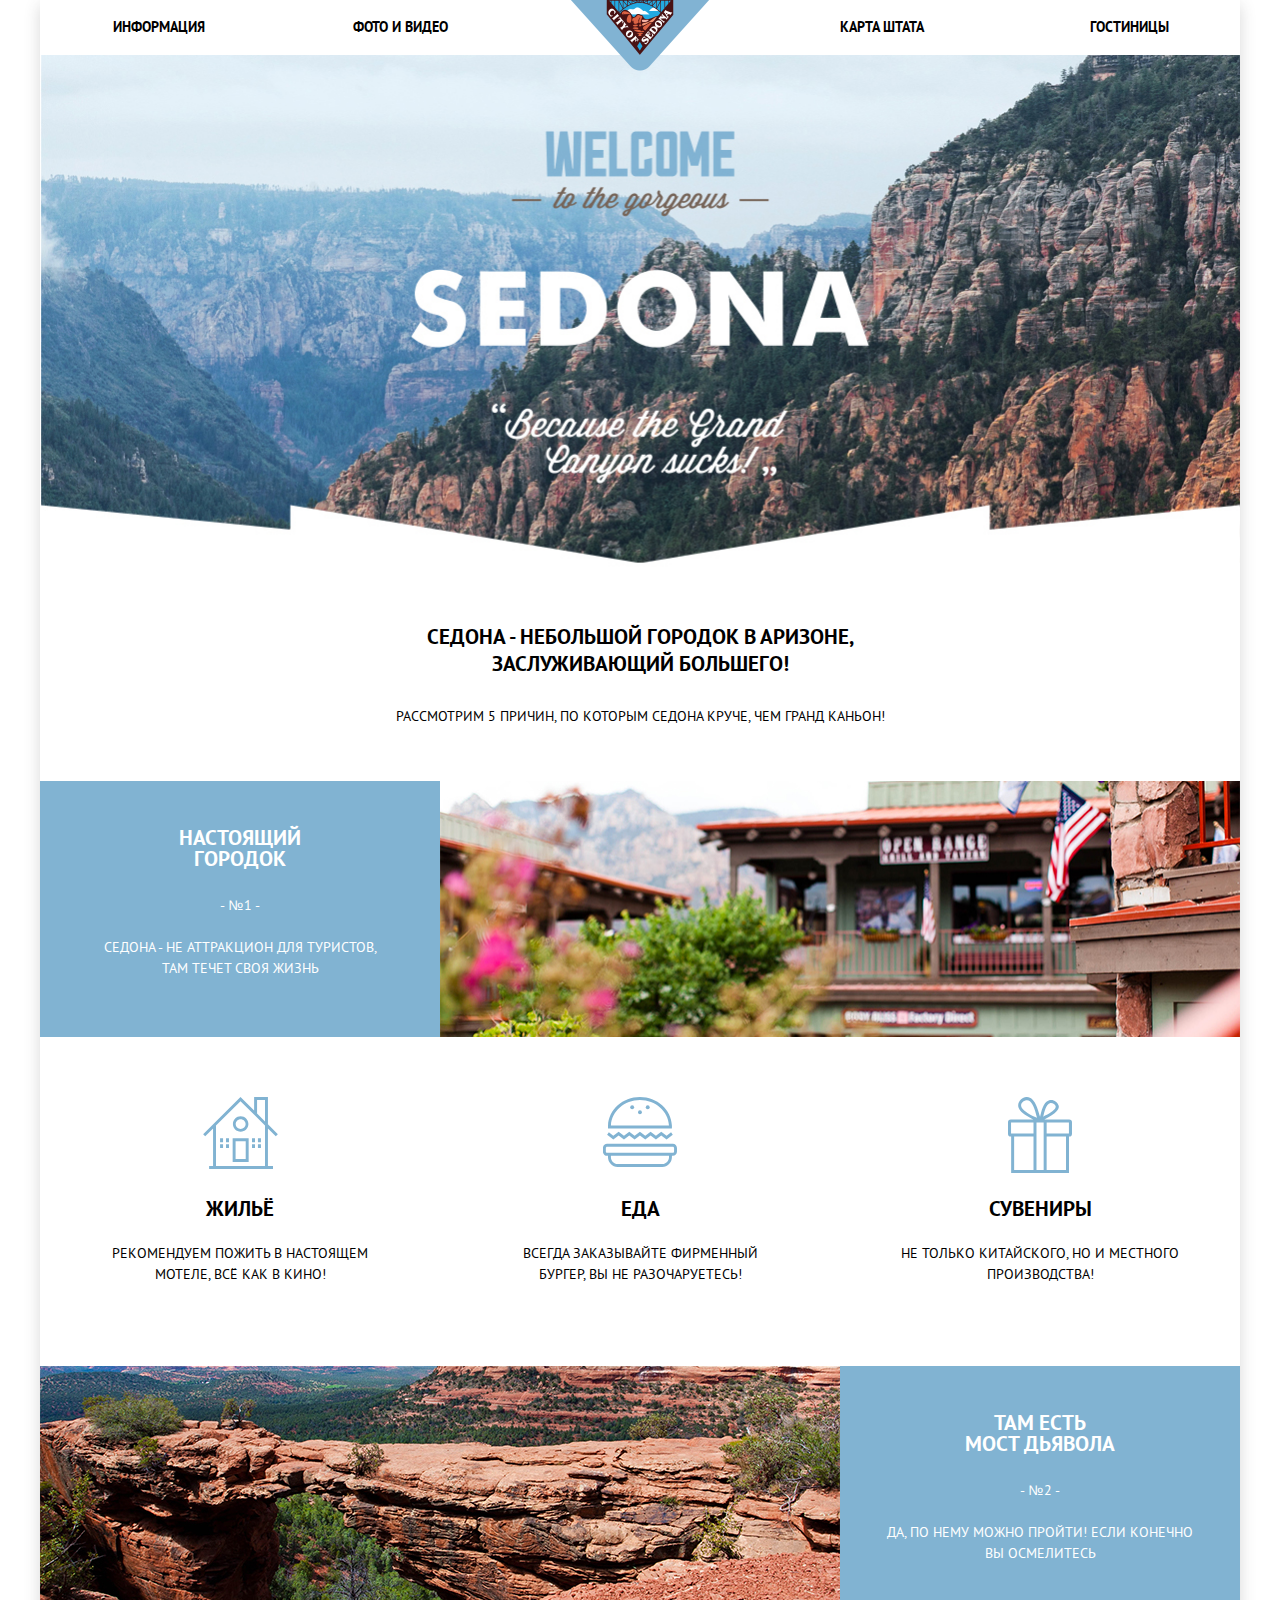
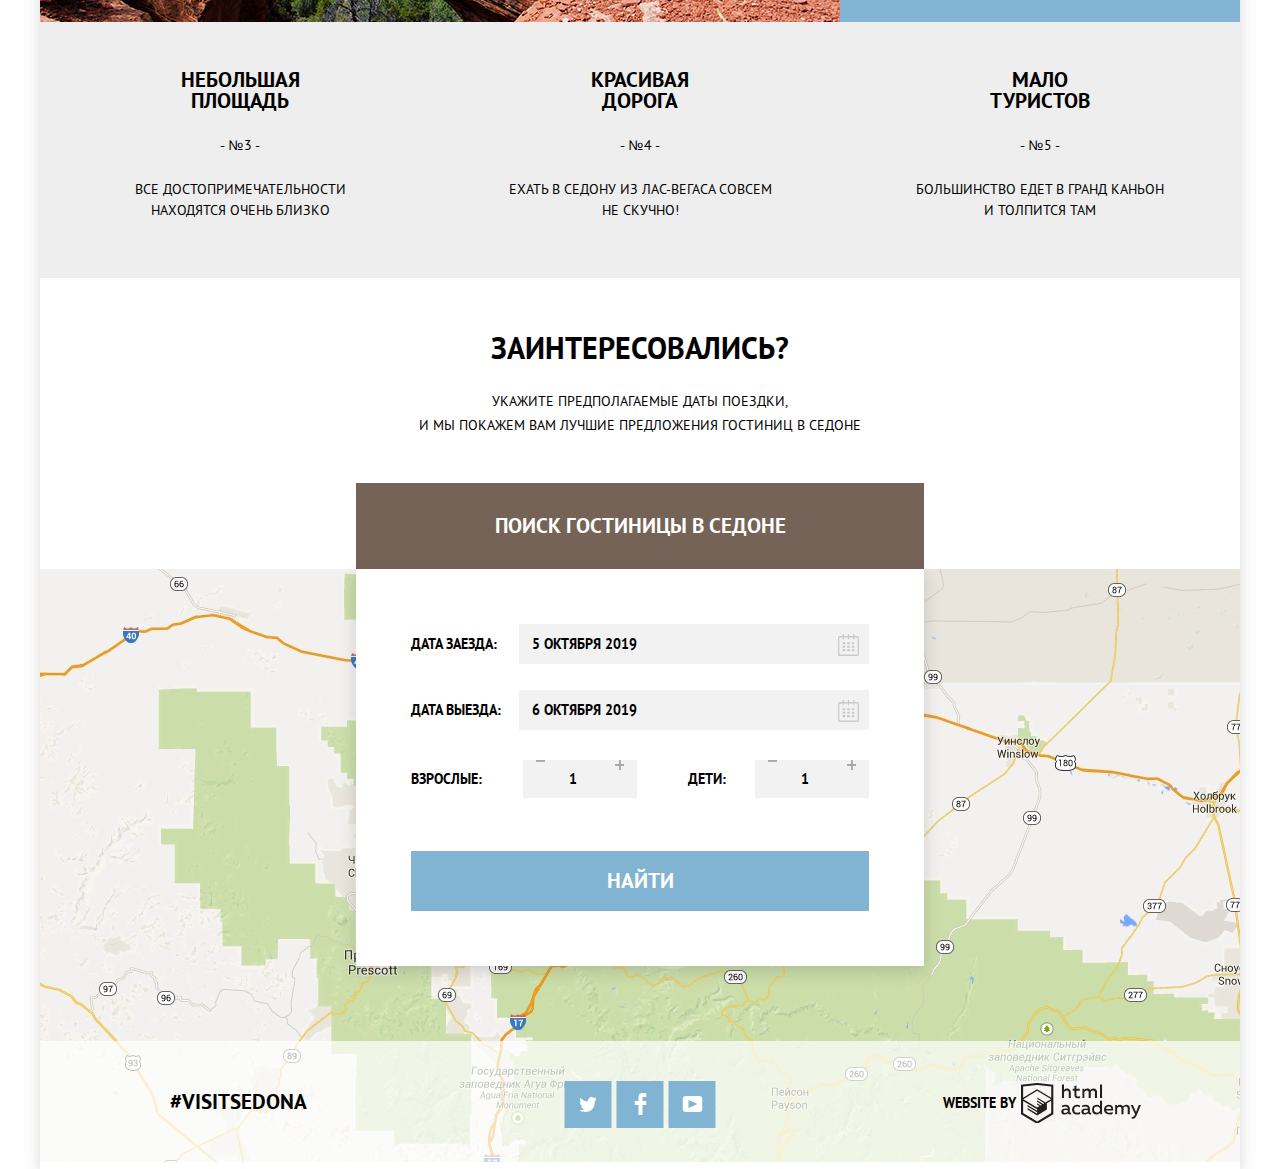
==== commit 481a66b8: "." ====
--- a/index.html
+++ b/index.html
@@ -39,7 +39,7 @@
 							<p>- №1 -</p>
 							<p>Седона - не аттракцион для туристов, там течет своя жизнь</p>
 						</div>
-						<img src="img/town.png" alt="town" width="800px" height="256px">
+						<img src="img/town.jpg" alt="town" width="800px" height="256px">
 					</div>
 					<ul class="feature-city">
 						<li class="interest-item">
@@ -58,7 +58,7 @@
 				</li>
 				<li>
 					<div class="feature-block">
-						<img src="img/canyon.png" alt="canyon" width="800px" height="256px">
+						<img src="img/canyon.jpg" alt="canyon" width="800px" height="256px">
 						<div class="feature-note">
 							<h3>Там есть<br> мост дьявола</h3>
 							<p>- №2 -</p>
--- a/css/style.css
+++ b/css/style.css
@@ -60,11 +60,12 @@
 
 .site-navigation {
     display: flex;
-    padding-top: 8px;
+    padding-top: 15px;
     margin: 0px;
     padding-bottom: 15px;
     list-style: none;  
     justify-content: space-around;
+    /* margin-bottom: -7px; */
 }
 
 .site-navigation li:nth-child(1) {
@@ -117,7 +118,7 @@
 .feature {
     display:inline-block;
     width: 1200px;
-    padding-top: 578px;
+    padding-top: 579px;
     background-image: url("../img/background.jpg");
     background-position: top;
     background-repeat: no-repeat;
@@ -198,7 +199,7 @@
     margin-bottom: 23px;
     max-width: 265px;
     font-weight: 400;
-    line-height: 20px;
+    line-height: 21px;
 }
 
 .feature-list-last:nth-of-type(3) p {
@@ -261,7 +262,7 @@
 .feature-note p {
     display: inline-block;
     margin-top: 0;
-    margin-bottom: 20px;
+    margin-bottom: 21px;
     width: 280px;
     align-self: center;
     font-weight: 400;
@@ -282,7 +283,7 @@
     display: flex;
     flex-direction: column;
     width: 400px;
-    min-height: 193px;
+    min-height: 194px;
     text-align: center;
 }
 
@@ -292,7 +293,7 @@
     text-align: center;
     width: 170px;
     margin-bottom: 10px;
-    margin-top: 24px;
+    margin-top: 26px;
 }
 
 .interest-item p {
@@ -342,9 +343,9 @@
 
 .form-container {
     position: absolute;
-    left: 317px;
+    left: 316px;
     bottom: -572px;
-    width: 570px;
+    width: 568px;
     margin: 0 auto;
 }
 
@@ -406,12 +407,12 @@
 }
 
 .date-pick:nth-of-type(2) {
-    margin-bottom: 28px;
+    margin-bottom: 30px;
 }
 
 .date-pick input{
-    width: 330px;
-    margin-left: 25px;
+    width: 335px;
+    margin-left: 8px;
     height: 38px;
     padding-left: 13px;
     background-color: #f2f2f2;
@@ -483,13 +484,13 @@
     display: flex;
     flex-direction: row;
     justify-content: space-between;
-    margin-bottom: 55px;
+    margin-bottom: 53px;
 }
 
 .counter-wrap {
     display: flex;
     justify-content: space-between;
-    width: 230px;
+    width: 226px;
     box-sizing: border-box;
 }
 
@@ -545,7 +546,7 @@
 }
 
 .kids {
-    padding-left: 54px;
+    padding-left: 45px;
 }
 
 .form-search {
@@ -578,7 +579,7 @@
     display: flex;
     flex-direction: row;
     padding: 27px 73px 15px;
-    background: url("../img/hotel_background.png") no-repeat;
+    background: url("../img/hotel_background.jpg") no-repeat;
     color: #ffffff;
     justify-content: space-between;
 }
@@ -1051,8 +1052,12 @@
     background-color: #5496bd;
 }
 
+.icon-button {
+    transform: translateY(3px);
+}
+
 .icon-button:active path {
-	fill: #88b6d1;
+    fill: #88b6d1;
 }
 
 .footer-logo {
@@ -1061,8 +1066,8 @@
     flex-direction: row;
     justify-content: center;
     align-items: center;
-    margin-right: 4px;
-    margin-bottom: 2px;
+    margin-right: 8px;
+    margin-bottom: 4px;
 }
 
 .footer-logo svg {
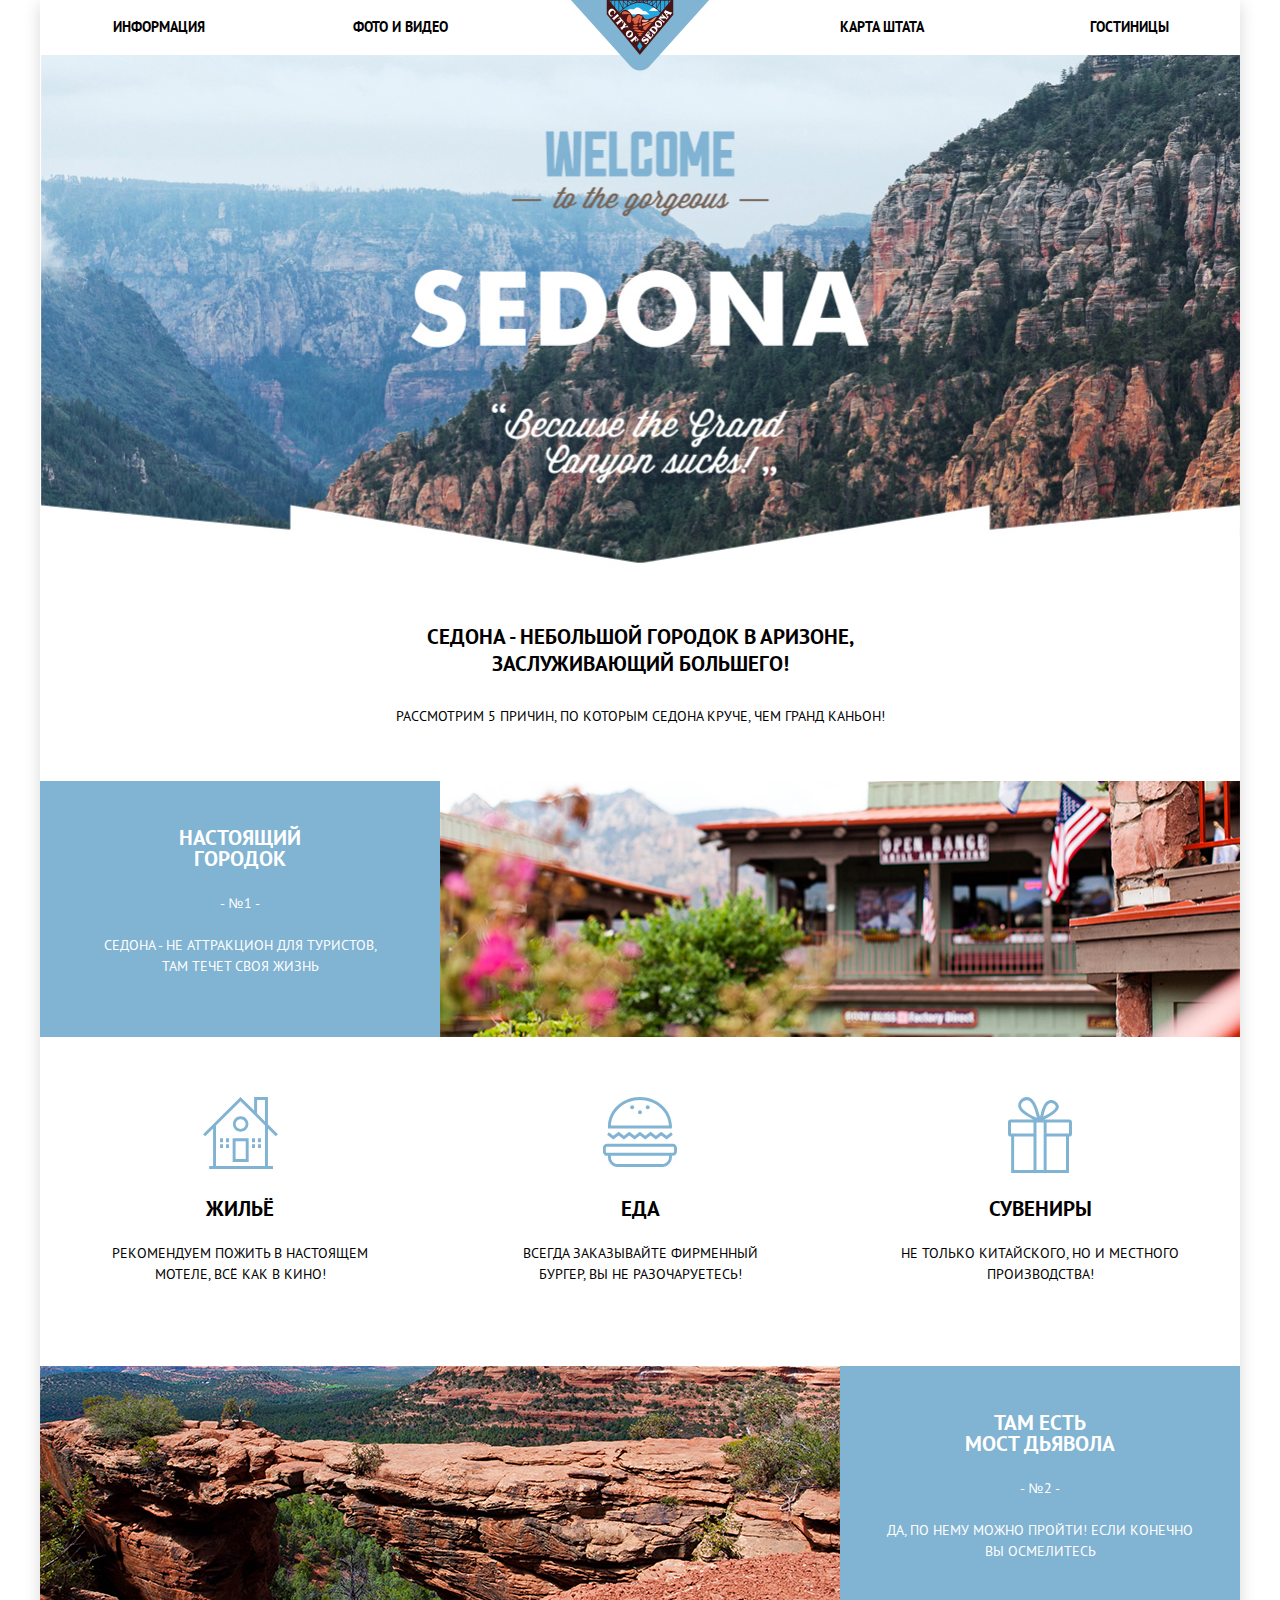
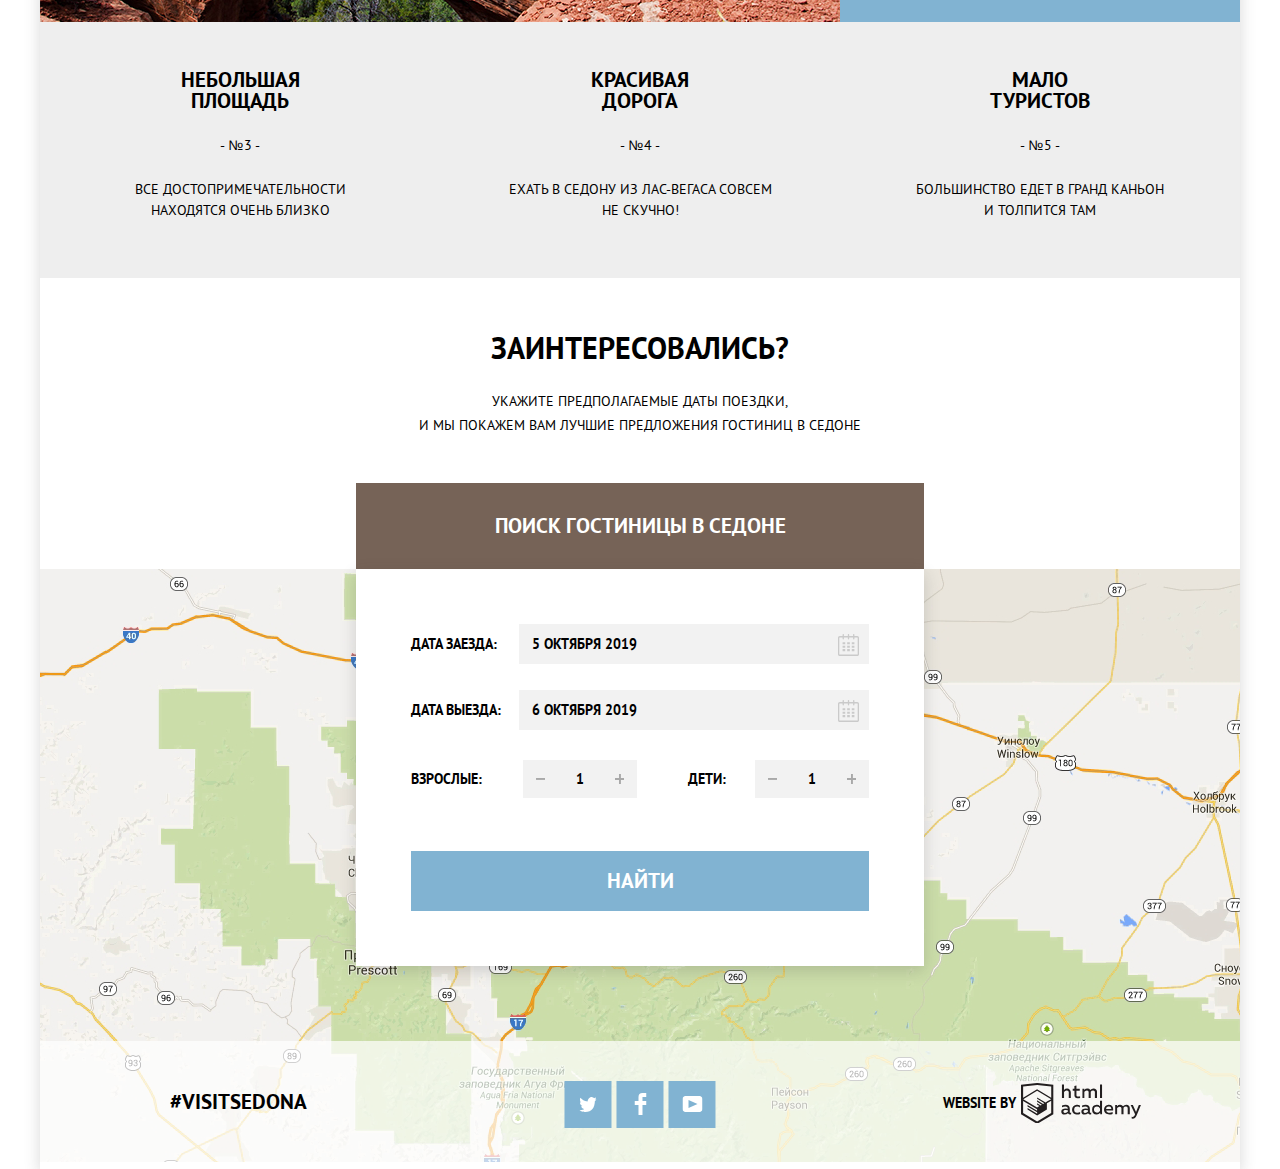
==== commit a821cb8c: "Вторая защита" ====
--- a/index.html
+++ b/index.html
@@ -11,11 +11,11 @@
 <!--Заголовок -->
 	<header class="page-header">
 		<nav class="main-navigation">
-			<a class="logo" href="index.html">
+			<a class="logo" href="">
 				<img src="img/logo.png" alt="logo" width="140px" height="71">
 			</a>
 		<ul class="site-navigation">
-			<li ><a href="index.html">Информация</a></li>
+			<li ><a href="">Информация</a></li>
 			<li><a href="">Фото и Видео</a></li>
 			<li><a href="">Карта Штата</a></li>
 			<li><a href="hotels.html">Гостиницы</a></li>
@@ -168,14 +168,14 @@
 				</a>
 			</li>
 			<li class="footer-icon-wrap">
-					<a class="icon-button" href=""><span class="visually-hidden">Твиттер</span>
-						<svg xmlns="http://www.w3.org/2000/svg" width="12" height="22" viewBox="0 0 12 22"><path fill="#FFF" d="M12 4V0H8a4 4 0 0 0-4 4v4H0v4h4v10h4V12h4V8H8V4h4z"/></svg>
-					</a>
+				<a class="icon-button" href=""><span class="visually-hidden">Твиттер</span>
+					<svg xmlns="http://www.w3.org/2000/svg" width="12" height="22" viewBox="0 0 12 22"><path fill="#FFF" d="M12 4V0H8a4 4 0 0 0-4 4v4H0v4h4v10h4V12h4V8H8V4h4z"/></svg>
+				</a>
 			</li>
 			<li class="footer-icon-wrap">
-					<a class="icon-button" href=""><span class="visually-hidden">Youtube</span>
-						<svg xmlns="http://www.w3.org/2000/svg" xmlns:xlink="http://www.w3.org/1999/xlink" width="20" height="16" viewBox="0 0 20 16"><path fill="#FFF" d="M17 0H3C1.35 0 0 1.35 0 3v10c0 1.65 1.35 3 3 3h14c1.65 0 3-1.35 3-3V3c0-1.65-1.35-3-3-3zM6.027 11.998V4.002L15.014 8l-8.987 3.998z"/></svg>
-					</a>
+				<a class="icon-button" href=""><span class="visually-hidden">Youtube</span>
+					<svg xmlns="http://www.w3.org/2000/svg" xmlns:xlink="http://www.w3.org/1999/xlink" width="20" height="16" viewBox="0 0 20 16"><path fill="#FFF" d="M17 0H3C1.35 0 0 1.35 0 3v10c0 1.65 1.35 3 3 3h14c1.65 0 3-1.35 3-3V3c0-1.65-1.35-3-3-3zM6.027 11.998V4.002L15.014 8l-8.987 3.998z"/></svg>
+				</a>
 			</li>
 		</ul>
 		<div class="footer-logo">
--- a/css/style.css
+++ b/css/style.css
@@ -1,1101 +1,1161 @@
 body {
-    margin: 0;
-    padding: 0;
-    font-family: "PT Sans", Arial, sans-serif;
-    font-size: 14px;
-    line-height: 24px;
-    font-weight: 700;
-    color: #000000;
-    text-transform: uppercase;
-    background-color: #ffffff;
+	margin: 0;
+	padding: 0;
+	font-family: 'PT Sans', Arial, sans-serif;
+	font-size: 14px;
+	line-height: 24px;
+	font-weight: 700;
+	color: #000000;
+	text-transform: uppercase;
+	background-color: #ffffff;
 }
 
 @font-face {
-    font-family: "PT Sans";
-    src: url('../fonts/ptsans.woff2') format('woff2'),
-            url('../fonts/ptsans.woff') format('woff');
-    font-weight: normal;
-    font-style: normal;
-    color: #000;
+	font-family: 'PT Sans';
+	src: url('../fonts/ptsans.woff2') format('woff2'),
+			url('../fonts/ptsans.woff') format('woff');
+	font-weight: normal;
+	font-style: normal;
+	color: #000;
 }
 
 @font-face {
-    font-family: "PT Sans";
-    src: url('../fonts/ptsansbold.woff2') format('woff2'),
-            url('../fonts/ptsansbold.woff') format('woff');
-    font-weight: bold;
-    font-style: normal;
-    color: #000;
+	font-family: 'PT Sans';
+	src: url('../fonts/ptsansbold.woff2') format('woff2'),
+			url('../fonts/ptsansbold.woff') format('woff');
+	font-weight: bold;
+	font-style: normal;
+	color: #000;
 }
 
 .width-limit {
-    display: block;
-    margin: 0 auto;
-    width: 1200px;
-    box-shadow: 0 5px 15px 0 rgba(59, 61, 61, 0.2);
+	display: block;
+	margin: 0 auto;
+	width: 1200px;
+	box-shadow: 0 5px 15px 0 rgba(59, 61, 61, 0.2);
 }
 
 .footer-main a,
 .hotel-buttons a {
-    text-decoration: none;
-    color: #ffffff;
-  }
+	text-decoration: none;
+	color: #ffffff;
+}
 
 .page-header {
-    color: #000000;
+	color: #000000;
 }
 
 .main-navigation {
-    position: relative;
-    background-color: #ffffff;
-    color: #000000;
-    font-size: 14px;
-    line-height: 25px;
+	position: relative;
+	background-color: #ffffff;
+	color: #000000;
+	font-size: 14px;
+	line-height: 25px;
 }
 
 .main-navigation ul {
-    padding-left: 73px;
-    padding-right: 73px;
+	padding-left: 73px;
+	padding-right: 73px;
 }
 
 .site-navigation {
-    display: flex;
-    padding-top: 15px;
-    margin: 0px;
-    padding-bottom: 15px;
-    list-style: none;  
-    justify-content: space-around;
-    /* margin-bottom: -7px; */
+	display: flex;
+	padding-top: 15px;
+	margin: 0px;
+	padding-bottom: 15px;
+	list-style: none;  
+	justify-content: space-around;
+	/* margin-bottom: -7px; */
 }
 
 .site-navigation li:nth-child(1) {
-    width: 210px;
-    text-align: left;
+	width: 210px;
+	text-align: left;
 }
 
 .site-navigation li:nth-child(2) {
-    margin-right: auto;
-    padding-left: 30px;
-    width: 210px;
-    text-align: left;
+	margin-right: auto;
+	padding-left: 30px;
+	width: 210px;
+	text-align: left;
 }
 
 .site-navigation li:nth-child(3),
 .site-navigation li:nth-child(4) {
-    width: 210px;
-    text-align: right;
+	width: 210px;
+	text-align: right;
 }
 
 .site-navigation li:nth-child(3) {
-    padding-right: 35px;
+	padding-right: 35px;
 }
 
 .site-navigation li:nth-child(4) {
-    margin-right: -2px;
+	margin-right: -2px;
 }
 
 .site-navigation a {
-    color:#000000;
-    text-decoration: none;
+	color:#000000;
+	text-decoration: none;
 }
 
 .site-navigation a:hover {
-    color: #81b3d2;
+	color: #81b3d2;
 }
 
 .site-navigation a:focus {
-    color: #b2b2b2;
+	color: #b2b2b2;
 }
 
 .logo {
-    position: absolute;
-    top: 0;
-    left: 50%;
-    transform: translate(-50%);
+	position: absolute;
+	top: 0;
+	left: 50%;
+	transform: translate(-50%);
 }
 
 /* контент */
 .feature {
-    display:inline-block;
-    width: 1200px;
-    padding-top: 579px;
-    background-image: url("../img/background.jpg");
-    background-position: top;
-    background-repeat: no-repeat;
-    background-size: 1200px auto;
-    margin-bottom: 25px;
-    text-align: center;
+	display:inline-block;
+	width: 1200px;
+	padding-top: 579px;
+	background-image: url('../img/background.jpg');
+	background-color: #dbeef7;
+	background-position: top;
+	background-repeat: no-repeat;
+	background-size: 1200px auto;
+	margin-bottom: 25px;
+	text-align: center;
+	vertical-align: middle;
 }
 
 .feature {
-    font-weight: 400;
-    color: #000000;
+	font-weight: 400;
+	color: #000000;
 }
 
 .feature h3 {
-    display: inline-block;
-    text-align: center;
-    margin-top: -11px;
-    margin-bottom: 13px;
-    width: 520px;
-    font-size: 21px;
-    line-height: 27px;
+	display: inline-block;
+	text-align: center;
+	margin-top: -11px;
+	margin-bottom: 13px;
+	width: 520px;
+	font-size: 21px;
+	line-height: 27px;
 }
 
 .feature-list {
-    display: flex;
-    width: 1200px;
-    flex-wrap: wrap;
-    flex-direction: row;
-    justify-content: space-between;
-    align-items: center;
-    list-style: none;
-    padding-inline-start: 0;
+	display: flex;
+	width: 1200px;
+	flex-wrap: wrap;
+	flex-direction: row;
+	justify-content: space-between;
+	align-items: center;
+	list-style: none;
+	padding-inline-start: 0;
 }
 
 .feature-list img {
-    margin: 0;
-    padding: 0;
-    width: 800px;
+	margin: 0;
+	padding: 0;
+	width: 800px;
 }
 
 .feature-list ul {
-    list-style: none;
+	list-style: none;
 }
 
 .feature-list li {
-    margin-left: 0px;
-    margin-right: 0px;
+	margin-left: 0px;
+	margin-right: 0px;
 }
 
 .feature-block {
-    display: flex;
-    flex-direction: row;
-    width: 1200px;
+	display: flex;
+	flex-direction: row;
+	width: 1200px;
 }
 
 .feature-list-last {
-    display: flex;
-    flex-direction: column;
-    width: 400px;
-    text-align: center;
-    min-height: 256px;
-    background-color: #eeeeee;
+	display: flex;
+	flex-direction: column;
+	width: 400px;
+	text-align: center;
+	min-height: 256px;
+	background-color: #eeeeee;
 }
 
 .feature-list-last h3 {
-    display: inline-block;
-    align-self: center;
-    text-align: center;
-    margin-top: 47px;
-    width: 120px;
+	display: inline-block;
+	align-self: center;
+	text-align: center;
+	margin-top: 47px;
+	width: 120px;
+	vertical-align: middle;
 }
 
 .feature-list-last p {
-    display: inline-block;
-    align-self: center;
-    text-align: center;
-    margin-top: 0px;
-    margin-bottom: 23px;
-    max-width: 265px;
-    font-weight: 400;
-    line-height: 21px;
+	display: inline-block;
+	align-self: center;
+	text-align: center;
+	margin-top: 0px;
+	margin-bottom: 23px;
+	max-width: 265px;
+	font-weight: 400;
+	line-height: 21px;
+	vertical-align: middle;
 }
 
 .feature-list-last:nth-of-type(3) p {
-    max-width: 240px;
+	max-width: 240px;
 }
 
 .feature-list-last:nth-of-type(5) p {
-    max-width: 250px;
+	max-width: 250px;
 }
 
 .feature-city {
-    display: flex;
-    flex-direction: row;
-    justify-content: flex-start;
-    width:1200px;
-    margin:0;
-    padding: 0;
+	display: flex;
+	flex-direction: row;
+	justify-content: flex-start;
+	width:1200px;
+	margin:0;
+	padding: 0;
 }
 
 .feature-city li {
-    margin-top: 60px;
-    padding-top: 75px;
+	margin-top: 60px;
+	padding-top: 75px;
 }
 
 .feature-city li:nth-child(1) {
-    background: url("../img/icon-1.svg") no-repeat;
-    background-position: top center;
+	background: url('../img/icon-1.svg') no-repeat;
+	background-position: top center;
 }
 
 .feature-city li:nth-child(2) {
-    background: url("../img/icon-3.svg") no-repeat;
-    background-position: top center;
+	background: url('../img/icon-3.svg') no-repeat;
+	background-position: top center;
 }
 
 .feature-city li:nth-child(3) {
-    background: url("../img/icon-2.svg") no-repeat;
-    background-position: top center;
+	background: url('../img/icon-2.svg') no-repeat;
+	background-position: top center;
 }
 
 .feature-note {
-    display: inline-block;
-    width: 400px;
-    margin: 0;
-    align-items: center;
-    text-align: center;
-    background-color: #81b3d2;
-    color: #ffffff;
-    min-height: 256px;
+	display: inline-block;
+	width: 400px;
+	margin: 0;
+	align-items: center;
+	text-align: center;
+	background-color: #81b3d2;
+	color: #ffffff;
+	min-height: 256px;
+	vertical-align: middle;
 }
 
 .feature-note h3 {
-    display: inline-block;
-    font-size: 21px;
-    width: 200px;
-    line-height: 29px;
-    margin-top: 46px;
-    margin-bottom: 22px;
+	display: inline-block;
+	font-size: 21px;
+	width: 200px;
+	line-height: 29px;
+	margin-top: 46px;
+	margin-bottom: 22px;
+	vertical-align: middle;
 }
 
 .feature-note p {
-    display: inline-block;
-    margin-top: 0;
-    margin-bottom: 21px;
-    width: 280px;
-    align-self: center;
-    font-weight: 400;
-    line-height: 21px;
+	display: inline-block;
+	margin-top: 0;
+	margin-bottom: 21px;
+	width: 280px;
+	align-self: center;
+	font-weight: 400;
+	line-height: 21px;
+	vertical-align: middle;
 }
 
 .feature-note:nth-child(2) p {
-    width: 320px;
+	width: 320px;
 }
 
 .feature-list h3 {
-    font-size: 21px;
-    line-height: 21px;
-    margin-bottom: 24px;
+	font-size: 21px;
+	line-height: 21px;
+	margin-bottom: 24px;
 }
 
 .interest-item {
-    display: flex;
-    flex-direction: column;
-    width: 400px;
-    min-height: 194px;
-    text-align: center;
+	display: flex;
+	flex-direction: column;
+	width: 400px;
+	min-height: 194px;
+	text-align: center;
 }
 
 .interest-item h3 {
-    display: inline-block;
-    align-self: center;
-    text-align: center;
-    width: 170px;
-    margin-bottom: 10px;
-    margin-top: 26px;
+	display: inline-block;
+	align-self: center;
+	text-align: center;
+	width: 170px;
+	margin-bottom: 10px;
+	margin-top: 26px;
+	vertical-align: middle;
 }
 
 .interest-item p {
-    display: inline-block;
-    align-self: center;
-    width: 265px;
-    font-weight: 400;
-    line-height: 21px;
+	display: inline-block;
+	align-self: center;
+	width: 265px;
+	font-weight: 400;
+	line-height: 21px;
+	vertical-align: middle;
 }
 
 .interest-item:nth-child(2) p,
 .interest-item:nth-child(3) p {
-    display: inline-block;
-    width: 285px;
+	display: inline-block;
+	width: 285px;
+	vertical-align: middle;
 }
 
 .advertisment {
-    font-size: 14px;
-    line-height: 24px;
-    text-align: center;
-    margin-bottom: 35px;
+	font-size: 14px;
+	line-height: 24px;
+	text-align: center;
+	margin-bottom: 35px;
 }
 
 .advertisment p {
-    font-weight: 400;
+	font-weight: 400;
 }
 
 .advertisment h3 {
-    text-align: center;
-    margin-top: 59px;
-    margin-bottom: 30px;
-    font-size: 30px;
-    line-height: 22px;
+	text-align: center;
+	margin-top: 59px;
+	margin-bottom: 30px;
+	font-size: 30px;
+	line-height: 22px;
 }
 
 .map-container {
-    position: relative;
-    margin-top: 132px;
-    z-index: -100;
+	position: relative;
+	margin-top: 132px;
+	z-index: -100;
 }
 
 /* Свойства формы */
 
 .date-form {
-    position: relative; /*смена точки отсчета для начала координат контейнера формы*/
+	position: relative; /*смена точки отсчета для начала координат контейнера формы*/
 }
 
 .form-container {
-    position: absolute;
-    left: 316px;
-    bottom: -572px;
-    width: 568px;
-    margin: 0 auto;
+	position: absolute;
+	left: 316px;
+	bottom: -572px;
+	width: 568px;
+	margin: 0 auto;
 }
 
 .form-container a {
-    text-decoration: none;
+	text-decoration: none;
 }
 
 .date-form {
-    position: relative;
+	position: relative;
 }
 
 .form-name {
-    display:block;
-    background-color: #766357;
-    color: #ffffff;
-    font-size: 21px;
-    line-height: 26px;
-    font-weight: bold;
-    margin-left: auto;
-    margin-right: auto;
-    text-align: center;
-    padding-top: 30px;
-    padding-bottom: 30px;
+	display:block;
+	background-color: #766357;
+	color: #ffffff;
+	font-size: 21px;
+	line-height: 26px;
+	font-weight: bold;
+	margin-left: auto;
+	margin-right: auto;
+	text-align: center;
+	padding-top: 30px;
+	padding-bottom: 30px;
 }
 
 .form-name:hover {
-    background-color: #604e43;
+	background-color: #604e43;
 }
 
 .form-name:active {
-    color: #857871;
-    background-color: #503e33;
+	color: #857871;
+	background-color: #503e33;
 }
 
 .form-menu {
-    background-color: #ffffff;
-    position: relative;
-    padding: 55px;
-    margin-bottom: 78px;
-    box-shadow: 0 5px 15px 0 rgba(59, 61, 61, 0.2);
+	background-color: #ffffff;
+	position: relative;
+	padding: 55px;
+	margin-bottom: 78px;
+	box-shadow: 0 5px 15px 0 rgba(59, 61, 61, 0.2);
 }
 
 .form-menu button {
-    border: 0;
-    padding: 0;
-    margin: 0;
-    outline: none;
-    text-transform: uppercase;
+	border: 0;
+	padding: 0;
+	margin: 0;
+	outline: none;
+	text-transform: uppercase;
 }
 
 .date-pick {
-    position: relative;
-    display: flex;
-    flex-direction: row;
-    flex-wrap: wrap;
-    justify-content: space-between;
-    align-items: flex-start;
-    margin-bottom: 26px;
+	position: relative;
+	display: flex;
+	flex-direction: row;
+	flex-wrap: wrap;
+	justify-content: space-between;
+	align-items: flex-start;
+	margin-bottom: 26px;
 }
 
 .date-pick:nth-of-type(2) {
-    margin-bottom: 30px;
+	margin-bottom: 30px;
 }
 
 .date-pick input{
-    width: 335px;
-    margin-left: 8px;
-    height: 38px;
-    padding-left: 13px;
-    background-color: #f2f2f2;
-    border:none;
-    color: #000000;
-    font-weight: bold;
-    box-shadow: 0;
-    text-transform: uppercase;
-}
-
-input[type="text"]::-webkit-input-placeholder {
-    color: #000000;
-    font-weight: bold;
-    text-transform: uppercase;
-   } 
-
-input[type="text"]::-moz-placeholder {
-    color: #000000;
-    font-weight: bold;
-    text-transform: uppercase;
-}
-
-input[type="text"]:-ms-input-placeholder {
-    color: #000000;
-    font-weight: bold;
-    text-transform: uppercase;
-}
-
-input[type="text"]::-ms-input-placeholder {
-    color: #000000;
-    font-weight: bold;
-    text-transform: uppercase;
-}
-
-input[type="text"]::placeholder {
-    color: #000000;
-    font-weight: bold;
-    text-transform: uppercase;
+	width: 335px;
+	margin-left: 8px;
+	height: 38px;
+	padding-left: 13px;
+	background-color: #f2f2f2;
+	border:none;
+	color: #000000;
+	font-weight: bold;
+	box-shadow: 0;
+	text-transform: uppercase;
+	outline: none;
+}
+
+.date-pick input:hover{
+	background-color: #ebebeb;
+}
+
+.date-pick input:focus{
+	background-color: #ffffff;
+	border: 2px solid #e5e5e5;
+	outline: none;
+}
+
+input[type='text']::-webkit-input-placeholder {
+	color: #000000;
+	font-weight: bold;
+	text-transform: uppercase;
+} 
+
+input[type='text']::-moz-placeholder {
+	color: #000000;
+	font-weight: bold;
+	text-transform: uppercase;
+}
+
+input[type='text']:-ms-input-placeholder {
+	color: #000000;
+	font-weight: bold;
+	text-transform: uppercase;
+}
+
+input[type='text']::-ms-input-placeholder {
+	color: #000000;
+	font-weight: bold;
+	text-transform: uppercase;
+}
+
+input[type='text']::placeholder {
+	color: #000000;
+	font-weight: bold;
+	text-transform: uppercase;
 }
 
 .date-pick-item {
-    position: relative;
-    margin-top: auto;
-    margin-bottom: auto;
+	position: relative;
+	margin-top: auto;
+	margin-bottom: auto;
 }
 
 .calendar-icon {
-    display: block;
-    position: absolute;
-    fill: #cacaca;
-    top: 10px;
-    right: 10px;
-    width: 21px;
-    height: 22px;
-    border:none;
-    box-shadow: 0;
-    background-color: transparent;
+	display: block;
+	position: absolute;
+	fill: #cacaca;
+	top: 10px;
+	right: 10px;
+	width: 21px;
+	height: 22px;
+	border:none;
+	box-shadow: 0;
+	background-color: transparent;
 }
 
 .calendar-icon:hover {
-    fill: #000000;
+	fill: #000000;
 }
 
 .calendar-icon:active {
-    fill: #81b3d2;
+	fill: #81b3d2;
 }
 
 .person-counter {
-    display: flex;
-    flex-direction: row;
-    justify-content: space-between;
-    margin-bottom: 53px;
+	display: flex;
+	flex-direction: row;
+	justify-content: space-between;
+	margin-bottom: 53px;
 }
 
 .counter-wrap {
-    display: flex;
-    justify-content: space-between;
-    width: 226px;
-    box-sizing: border-box;
+	display: flex;
+	justify-content: space-between;
+	width: 226px;
+	box-sizing: border-box;
+	align-self: center;
 }
 
 .counter {
-    display: flex;
-    width: 114px;
-    height: 38px;
+	display: flex;
+	width: 114px;
+	height: 38px;
 }
 
 .counter-field {
-    display: inline-block;
-    width: 40px;
-    background-color: #f2f2f2;
-    text-align: center;
-    border:none;
-    box-shadow: 0;
-    color: #000000;
-    font-weight: bold;
+	display: inline-block;
+	width: 40px;
+	background-color: #f2f2f2;
+	text-align: center;
+	border:none;
+	box-shadow: 0;
+	color: #000000;
+	font-weight: bold;
+	vertical-align: middle;
+}
+
+input::-webkit-outer-spin-button,
+input::-webkit-inner-spin-button {
+	-webkit-appearance: none;
+	margin: 0;
+} 
+
+input[type='number'] {
+	-moz-appearance: textfield;
 }
 
 .minus {
-    display: flex;
-    margin: auto;
-    justify-content: center;
-    width: 37px;
-    background-color: #f2f2f2;
-    color: #a9a9a9;
+	display: flex;
+	/* margin: auto; */
+	align-items: center;
+	justify-content: center;
+	width: 37px;
+	background-color: #f2f2f2;
+	color: #a9a9a9;
 }
 
 .plus {
-    display: flex;
-    margin: auto;
-    justify-content: center;
-    width: 37px;
-    background-color: #f2f2f2;
-    color: #a9a9a9;
+	display: flex;
+	/* margin: auto; */
+	align-items: center;
+	justify-content: center;
+	width: 37px;
+	background-color: #f2f2f2;
+	color: #a9a9a9;
 }
 
 .minus:hover,
 .plus:hover {
-    color: #000000;
+	color: #000000;
 }
 
 .minus:active,
 .plus:active {
-    color: #81b3d2;  
+	color: #81b3d2;  
 }
 
 .adults,
 .kids {
-    margin-top: auto;
-    margin-bottom: auto;
+	display: inline-block;
+	line-height: 38px;
+	height: 38px;
 }
 
 .kids {
-    padding-left: 45px;
+	padding-left: 45px;
 }
 
 .form-search {
-    display:block;
-    background-color: #81b3d2;
-    color: #ffffff;
-    font-size: 21px;
-    line-height: 26px;
-    width: 458px;
-    min-height: 60px;
-    font-weight: bold;
-    margin-left: auto;
-    margin-right: auto;
-    text-align: center;
-    box-shadow: none;
+	display:block;
+	background-color: #81b3d2;
+	color: #ffffff;
+	font-size: 21px;
+	line-height: 26px;
+	width: 458px;
+	min-height: 60px;
+	font-weight: bold;
+	margin-left: auto;
+	margin-right: auto;
+	text-align: center;
+	box-shadow: none;
 }
 
 .form-search:hover {
-    background-color: #669ec0;
+	background-color: #669ec0;
 }
 
 
 .form-search:active {
-    color: #94b9d2;
+	color: #94b9d2;
 }
 
 
 /* Стили сортировки hotels.html */
 .filter {
-    display: flex;
-    flex-direction: row;
-    padding: 27px 73px 15px;
-    background: url("../img/hotel_background.jpg") no-repeat;
-    color: #ffffff;
-    justify-content: space-between;
+	display: flex;
+	flex-direction: row;
+	padding: 27px 73px 15px;
+	background: url('../img/hotel_background.jpg') no-repeat;
+	background-color: #dbeef7;
+	color: #ffffff;
+	justify-content: space-between;
 }
 
 .filter-column {
-    display: flex;
-    flex-direction: column;
-    padding-right: 55px;
-    width: 200px;
+	display: flex;
+	flex-direction: column;
+	padding-right: 55px;
+	width: 200px;
 }
 
 .filter-column input {
-    -webkit-appearance: none;
-    -moz-appearance: none;
-    position: absolute;
+	-webkit-appearance: none;
+	-moz-appearance: none;
+	position: absolute;
 }
 
 .filter-column input::-ms-check {
-    display:none
+	display:none
 } /* Скрыть чекбокс в IE */
 
 .filter-column input:checked + .check_box{
-    background-image: url("../img/checkbox-on.svg");
+	background-image: url('../img/checkbox-on.svg');
 }
 
 .check_box {
-    position: absolute;
-    width: 27px;
-    height: 27px;
-    background-image: url("../img/checkbox-off.svg");
-    background-repeat: no-repeat;
-    background-color: inherit;
-    margin-left: -40px;
+	position: absolute;
+	width: 27px;
+	height: 27px;
+	background-image: url('../img/checkbox-off.svg');
+	background-repeat: no-repeat;
+	background-color: inherit;
+	margin-left: -40px;
 }
 
 .checkbox_text {
-    font-weight: 400;
+	font-weight: 400;
 }
 
 .filter h3 {
-    margin-top: 0px;
-    margin-bottom: 10px;
+	margin-top: 0px;
+	margin-bottom: 12px;
 }
 
 .filter-column label {
-    padding: 9px 0 15px;
-    margin-left: 40px;
-    font-weight: 300px;
+	padding: 9px 0 13px;
+	margin-left: 40px;
+	font-weight: 300px;
 }
 
 .cost-range {
-    display: flex;
-    width: 35   0px;
-    flex-direction: column;
-    margin-left: auto;
-    width: 318px;
+	display: flex;
+	width: 35   0px;
+	flex-direction: column;
+	margin-left: auto;
+	width: 315px;
 }
 
 .cost-wrap {
-    display: flex;
-    position: relative;
-    width: 100%;
-    height: 32px;
-    margin-bottom: 20px;
-    border: 2px solid #ffffff;
-    border-radius: 2px;
-    justify-content: space-around;
-    align-self: center;
+	display: flex;
+	position: relative;
+	width: 100%;
+	height: 32px;
+	margin-bottom: 20px;
+	margin-top: -5px;
+	border: 2px solid #ffffff;
+	border-radius: 2px;
+	justify-content: space-around;
+	align-self: center;
 }
 
 .cost-wrap::after {
-    content: "";
-    position: absolute;
-    top: 50%;
-    left: 50%;
-    width: 1px;
-    height: 22px;
-    background: #ffffff;
-    -webkit-transform: translate(-50%,-50%);
-    transform: translate(-50%,-50%);
-}
-
-.min-price,
+	content: '';
+	position: absolute;
+	top: 50%;
+	left: 50%;
+	width: 2.5px;
+	height: 22px;
+	background: #ffffff;
+	-webkit-transform: translate(-50%,-50%);
+	transform: translate(-50%,-50%);
+}
+
+.min-price {
+	width: 90px;
+	padding-left: 53px;
+	padding-top: 4px;
+}
 .max-price {
-    width: 90px;
-    padding-left: 40px;
+	width: 90px;
+	padding-left: 36px;
+	padding-top: 4px;
 }
 
 .cost-wrap input {
-    display: inline-block;
-    width: 50px;
-    margin: 0;
-    color: inherit;
-    font: inherit;
-    background: transparent;
-    border: none;
-    outline: #ffffff;
-    align-self: center;
-    font-weight: 400;
+	display: inline-block;
+	width: 50px;
+	margin: 0;
+	color: inherit;
+	font: inherit;
+	background: transparent;
+	border: none;
+	outline: #ffffff;
+	align-self: center;
+	font-weight: 400;
+	vertical-align: middle;
 }
 
 .slider-wrap {
-    position: relative;
-    margin-bottom: 32px;    
+	position: relative;
+	margin-bottom: 33px;
 }
 
 .slider {
-    width: 100%;
-    height: 2px;
-    background: rgba(255,255,255,.3);
+	width: 100%;
+	height: 2px;
+	background: rgba(255,255,255,.3);
 }
 
 .slider-bar {
-    width: 80%;
-    height: 2px;
-    background: rgba(255,255,255);
+	width: 80%;
+	height: 2px;
+	background: rgba(255,255,255);
 }
 
 .slider-left {
-    position: absolute;
-    left: 0;
-    top: -8px;
-    width: 4px;
-    height: 4px;
-    background: #ababab;
-    border: 8px solid #ffffff;
-    border-radius: 50%;
-    cursor: pointer;
+	position: absolute;
+	left: 0;
+	top: -8px;
+	width: 4px;
+	height: 4px;
+	background: #ababab;
+	border: 8px solid #ffffff;
+	border-radius: 50%;
+	cursor: pointer;
 }
 
 .slider-left:hover {
-    border: 9px solid #ffffff;
-    top: -9px;
+	border: 9px solid #ffffff;
+	top: -9px;
 }
 
 .slider-right {
-    position: absolute;
-    left: 80%;
-    top: -8px;
-    width: 4px;
-    height: 4px;
-    background: #ababab;
-    border: 8px solid #ffffff;
-    border-radius: 50%;
-    cursor: pointer;
+	position: absolute;
+	left: 80%;
+	top: -8px;
+	width: 4px;
+	height: 4px;
+	background: #ababab;
+	border: 8px solid #ffffff;
+	border-radius: 50%;
+	cursor: pointer;
 }
 
 .slider-right:hover {
-    border: 9px solid #ffffff;
-    top: -9px;
+	border: 9px solid #ffffff;
+	top: -9px;
 }
 
 .filter-btn {
-    display: block;
-    width: 130px;
-    padding: 8px 28px;
-    font-size: 14px;
-    text-decoration: none;
-    color: #ffffff;
-    background: transparent;
-    cursor: pointer;
-    text-transform: uppercase;
-    border: 2px solid #ffffff;
-    border-radius: 2px;
-    outline: 0;
-    align-self: center;
+	display: block;
+	width: 135px;
+	height: 34px;
+	padding: 7px 28px;
+	font-size: 14px;
+	text-decoration: none;
+	color: #ffffff;
+	background: transparent;
+	cursor: pointer;
+	text-transform: uppercase;
+	border: 2px solid #ffffff;
+	border-radius: 2px;
+	outline: 0;
+	align-self: center;
+	margin-right: 10px;
 }
 
 .filter-btn:hover {
-    background-color: #ffffff;
-    color: #000000;
+	background-color: #ffffff;
+	color: #000000;
 }
 
 .results {
-    display: flex;
-    flex-direction: row;
-    padding: 7px 72px 12px;
-    justify-content: space-between;
-    border-bottom: solid 2px #bdbbbc;
+	display: flex;
+	flex-direction: row;
+	padding: 10px 72px 11px;
+	justify-content: space-between;
+	border-bottom: solid 1px #bdbbbc;
 }
 
 .results-found {
-    padding-right: 45px;
-    font-size: 21px;
-    line-height: 26px;
+	padding-right: 45px;
+	font-size: 21px;
+	line-height: 26px;
 }
 
 .results-categories,
 .results-sorting {
-    display: flex;
-    width: 350px;
-    flex-direction: row;
-    align-items: center;
-    align-self: center;
-    justify-content: space-between;
-    font-size: 12px;
-    line-height: 18px;
+	display: flex;
+	width: 355px;
+	flex-direction: row;
+	align-items: center;
+	align-self: center;
+	justify-content: space-between;
+	font-size: 12px;
+	line-height: 18px;
+	margin-bottom: -4px;
 }
 
 .results-sorting a {
-    color: rgba(0,0,0,0.3);
-    border-bottom: 1px dotted #81b3d2;
-    text-decoration: none;
-    font-weight: normal;
+	color: rgba(0,0,0,0.3);
+	border-bottom: 1px dotted #81b3d2;
+	text-decoration: none;
 }
 
 .results-sorting a:hover {
-    color: #81b3d2;
-    border-bottom: 1px dotted #81b3d2;
-    text-decoration: none;
+	color: #81b3d2;
+	border-bottom: 1px dotted #81b3d2;
+	text-decoration: none;
 }
 
 .results-sorting a:active {
-    color: #000000;
-    border: none;
-    text-decoration: none;
-}
-
+	color: #000000;
+	border: none;
+	text-decoration: none;
+}
+
+.results-sorting a:focus {
+	color: #b3d1e4;
+	border: none;
+	text-decoration: none;
+}
 
 .results-categories h3 {
-    padding-right: 40px;
-    font-size: 12px;
-    font-weight: normal;
+	padding-right: 40px;
+	font-size: 12px;
+	font-weight: bold;
+	padding-left: 2px;
+	padding-top: 4px;
 }
 
 .results-order {
-    display: flex;
-    height: 15px;
-    width: 36px;
-    align-self: center;
-    margin-left: auto;
+	display: flex;
+	height: 15px;
+	width: 36px;
+	align-self: center;
+	margin-left: auto;
 }
 
 .sort-up path {
-    fill: #cacaca;
+	fill: #cacaca;
 }
 
 .sort-up {
-    padding-right: 14px;
+	padding-right: 14px;
 }
 
 .sort-down path{
-    fill: #cacaca;
+	fill: #cacaca;
 }
 
 .sort-up:hover path,
 .sort-down:hover path{
-    fill: #000000;
+	fill: #000000;
 }
 
 .sort-up:active path,
 .sort-down:active path {
-    fill: #81b3d2;
+	fill: #81b3d2;
 }
 
 /* Hotels info styles */
 .wrap-hotel {
-    display: flex;
-    flex-direction: row;
-    padding: 23px 73px;
-    border-bottom: solid 2px #bdbbbc;
+	display: flex;
+	flex-direction: row;
+	padding: 30px 73px 23px;
+	border-bottom: solid 1px #bdbbbc;
 }
 
 .wrap-hotel h2 {
-    margin-top: 0;
-    margin-bottom: 5px;
+	margin-top: 0;
+	margin-bottom: 5px;
 }
 
 .hotel-summary {
-    display: flex;
-    flex-direction: column;
-    margin: 0;
-    padding-left: 30px;
-    justify-content: flex-start;
+	display: flex;
+	flex-direction: column;
+	margin-top: -4px;
+	padding-left: 30px;
+	justify-content: flex-start;
 }
 
 .hotel-name {
-    text-decoration: none;
-    color: #000000;
-    font-weight: bold;
+	text-decoration: none;
+	color: #000000;
+	font-weight: bold;
 }
 
 .hotel-name:hover {
-    color: #81b3d2;
+	color: #81b3d2;
 }
 
 .hotel-name:active {
-    color: #b2b2b2;
+	color: #b2b2b2;
 }
 
 .hotel-status {
-    display: flex;
-    flex-direction: row;
-    justify-content: flex-start;
+	display: flex;
+	flex-direction: row;
+	justify-content: flex-start;
 }
 
 .hotel-stars{
-    text-align: right;
-    position: relative;
+	display: block;
+	text-align: right;
+	position: relative;
+	margin-top: -2px;
 }
 
 .hotel-star-2 {
-    display: inline-block;
-    font-size: 0;
-    width: 36px;
-    height: 17px;
-    background: url("../img/star.svg") repeat-x;
+	display: inline-block;
+	font-size: 0;
+	width: 40px;
+	height: 17px;
+	background: url('../img/star.svg');
+	background-repeat: space;
+	vertical-align: middle;
 }
 
 .hotel-star-3 {
-    display: inline-block;
-    font-size: 0;
-    width: 54px;
-    height: 17px;
-    background: url("../img/star.svg") repeat-x;
+	display: inline-block;
+	font-size: 0;
+	width: 65px;
+	height: 17px;
+	background: url('../img/star.svg');
+	background-repeat: space;
+	vertical-align: middle;
 }
 
 .hotel-star-4 {
-    display: inline-block;
-    font-size: 0;
-    width: 72px;
-    height: 17px;
-    background: url("../img/star.svg") repeat-x;
+	display: inline-block;
+	font-size: 0;
+	width: 88px;
+	height: 17px;
+	background: url('../img/star.svg');
+	background-repeat: space;
+	vertical-align: middle;
 }
 
 .hotel-type {
-    width: 100px;
-    padding-right: 15px;
-    padding-bottom: 15px;
+	width: 100px;
+	padding-right: 15px;
+	padding-bottom: 13px;
 }
 
 .hotel-buttons {
-    display: flex;
-    flex-direction: row;
+	display: flex;
+	flex-direction: row;
 }
 
 .hotel-details a {
-    display:block;
-    background-color: #81b3d2;
-    color: #ffffff;
-    font-weight: bold;
-    text-align: center;
-    padding: 0px 15px;
-    margin-left: 0px;
-    margin-right: 5px;
+	display:block;
+	background-color: #81b3d2;
+	color: #ffffff;
+	font-weight: bold;
+	text-align: center;
+	padding: 2px 16px 1px;
+	margin-left: 0px;
+	margin-right: 5px;
 }
 
 .hotel-details a:hover {
-    background-color: #669ec0;
+	background-color: #669ec0;
 }
 
 .hotel-details a:active {
-    background-color: #5496bd;
-    color: #88b6d1;
+	background-color: #5496bd;
+	color: #88b6d1;
 }
 
 .hotel-book a {
-    display: block;
-    background-color: #766357;
-    color: #ffffff;
-    /* height: 25px; */
-    font-weight: bold;
-    text-align: center;
-    padding: 0px 15px;
-    margin-left: 0px;
-    margin-right: 5px;
+	display: block;
+	background-color: #766357;
+	color: #ffffff;
+	font-weight: bold;
+	text-align: center;
+	padding: 2px 18px 1px;
+	margin-left: 0px;
+	margin-right: 5px;
 }
 
 .hotel-book a:hover {
-    background-color: #604e43;
+	background-color: #604e43;
 }
 
 .hotel-book a:active {
-    background-color: #503e33;
-    color: #857871;
+	background-color: #503e33;
+	color: #857871;
 }
 
 .hotel-rating {
-    display: flex;
-    flex-direction: column;
-    justify-content: space-between;
-    margin-left: auto;
+	display: flex;
+	flex-direction: column;
+	justify-content: space-between;
+	margin-left: auto;
 }
 
 .rating-numeric {
-    background-color: #dfdddd;
-    color: #666666;
-    font-weight: normal;
-    text-align: center;
-    padding-right: 10px;
-    padding-left: 10px;
+	background-color: #dfdddd;
+	color: #666666;
+	font-weight: normal;
+	text-align: center;
+	padding: 2px 13px 3px;
+	margin-bottom: 7px;
 }
 
 /* Свойства подвала */
 .footer-main {
-    display: flex;
-    width:100%;
-    min-height: 128px;
-    flex-direction: row;
-    justify-content: space-around;
-    align-items: center;
-    background-color: rgba(255, 255, 255, 0.7);
-    text-align: center;
-    margin-top: -128px;
+	display: flex;
+	width:100%;
+	min-height: 128px;
+	flex-direction: row;
+	justify-content: space-around;
+	align-items: center;
+	background-color: rgba(255, 255, 255, 0.7);
+	text-align: center;
+	margin-top: -128px;
 }
 
 .footer-main-hotels {
-    display: flex;
-    width:100%;
-    min-height: 120px;
-    flex-direction: row;
-    justify-content: space-around;
-    align-items: center;
-    background-color: rgba(255, 255, 255, 0.7);
-    text-align: center;
+	display: flex;
+	width:100%;
+	min-height: 120px;
+	flex-direction: row;
+	justify-content: space-around;
+	align-items: center;
+	background-color: rgba(255, 255, 255, 0.7);
+	text-align: center;
 }
 
 .footer-main a,
 .footer-main-hotels a {
-    color: #000000;
-    text-decoration: none;
+	color: #000000;
+	text-decoration: none;
 }
 
 .footer-hashtag {
-    width: 400px;
-    font-size: 21px;
-    line-height: 26px;
-    font-weight: bold;
-    justify-content: flex-start;
-    text-decoration: none;
-    margin-top: -7px;
-    margin-left: 8px;
+	width: 400px;
+	font-size: 21px;
+	line-height: 26px;
+	font-weight: bold;
+	justify-content: flex-start;
+	text-decoration: none;
+	margin-top: -7px;
+	margin-left: 8px;
 }
 
 .footer-media {
-    width: 400px;
-    display: flex;
-    justify-content: center;
-    align-items: center;
-    margin-right: 4px;
-    margin-bottom: 16px;
+	width: 400px;
+	display: flex;
+	justify-content: center;
+	align-items: center;
+	margin-right: 4px;
+	margin-bottom: 16px;
 }
 
 .footer-icon {
-    background-color: #81b3d2;
-    position: relative;
-    top: 50%;
-    left: 50%;
-    align-items: center;
-    transform: translate(-50%, -50%)
+	background-color: #81b3d2;
+	position: relative;
+	top: 50%;
+	left: 50%;
+	align-items: center;
+	transform: translate(-50%, -50%)
 }
 
 .footer-icon-wrap {
-    display: flex;
-    align-items: center;
-    justify-content: center;
-    width: 47px;
-    height: 47px;
-    margin-right: 5px;
-    background-color: #81b3d2;
-    transform: translate(-33%);
+	display: flex;
+	align-items: center;
+	justify-content: center;
+	width: 47px;
+	height: 47px;
+	margin-right: 5px;
+	background-color: #81b3d2;
+	transform: translate(-33%);
 }
 
 .footer-icon-wrap:hover,
 .footer-icon-wrap:focus {
-    background-color: #669ec0;
+	background-color: #669ec0;
 }
 
 .footer-icon-wrap:active path {
-    background-color: #5496bd;
+	background-color: #5496bd;
 }
 
 .icon-button {
-    transform: translateY(3px);
+	transform: translateY(3px);
 }
 
 .icon-button:active path {
-    fill: #88b6d1;
+	fill: #88b6d1;
 }
 
 .footer-logo {
-    width: 400px;
-    display: flex;
-    flex-direction: row;
-    justify-content: center;
-    align-items: center;
-    margin-right: 8px;
-    margin-bottom: 4px;
+	width: 400px;
+	display: flex;
+	flex-direction: row;
+	justify-content: center;
+	align-items: center;
+	margin-right: 8px;
+	margin-bottom: 4px;
 }
 
 .footer-logo svg {
-    display: block;
-    margin-left: 5px;
+	display: block;
+	margin-left: 5px;
 }
 
 /* .footer-logo p {
-    font-size: 8;
+	font-size: 8;
 } */
 
 .svg_academy {
-    width:120px;
+	width:120px;
 }
 
 .footer-logo:hover path {
-    fill: #81b3d2;
+	fill: #81b3d2;
 }
 
 
 .footer-logo:active path {
-    fill: #bdbbbc;
+	fill: #bdbbbc;
 }
 
 .visually-hidden {
-    position: absolute;
-    clip: rect(0 0 0 0);
-    width: 1px;
-    height: 1px;
-    margin: -1px;
-  }+	position: absolute;
+	clip: rect(0 0 0 0);
+	width: 1px;
+	height: 1px;
+	margin: -1px;
+}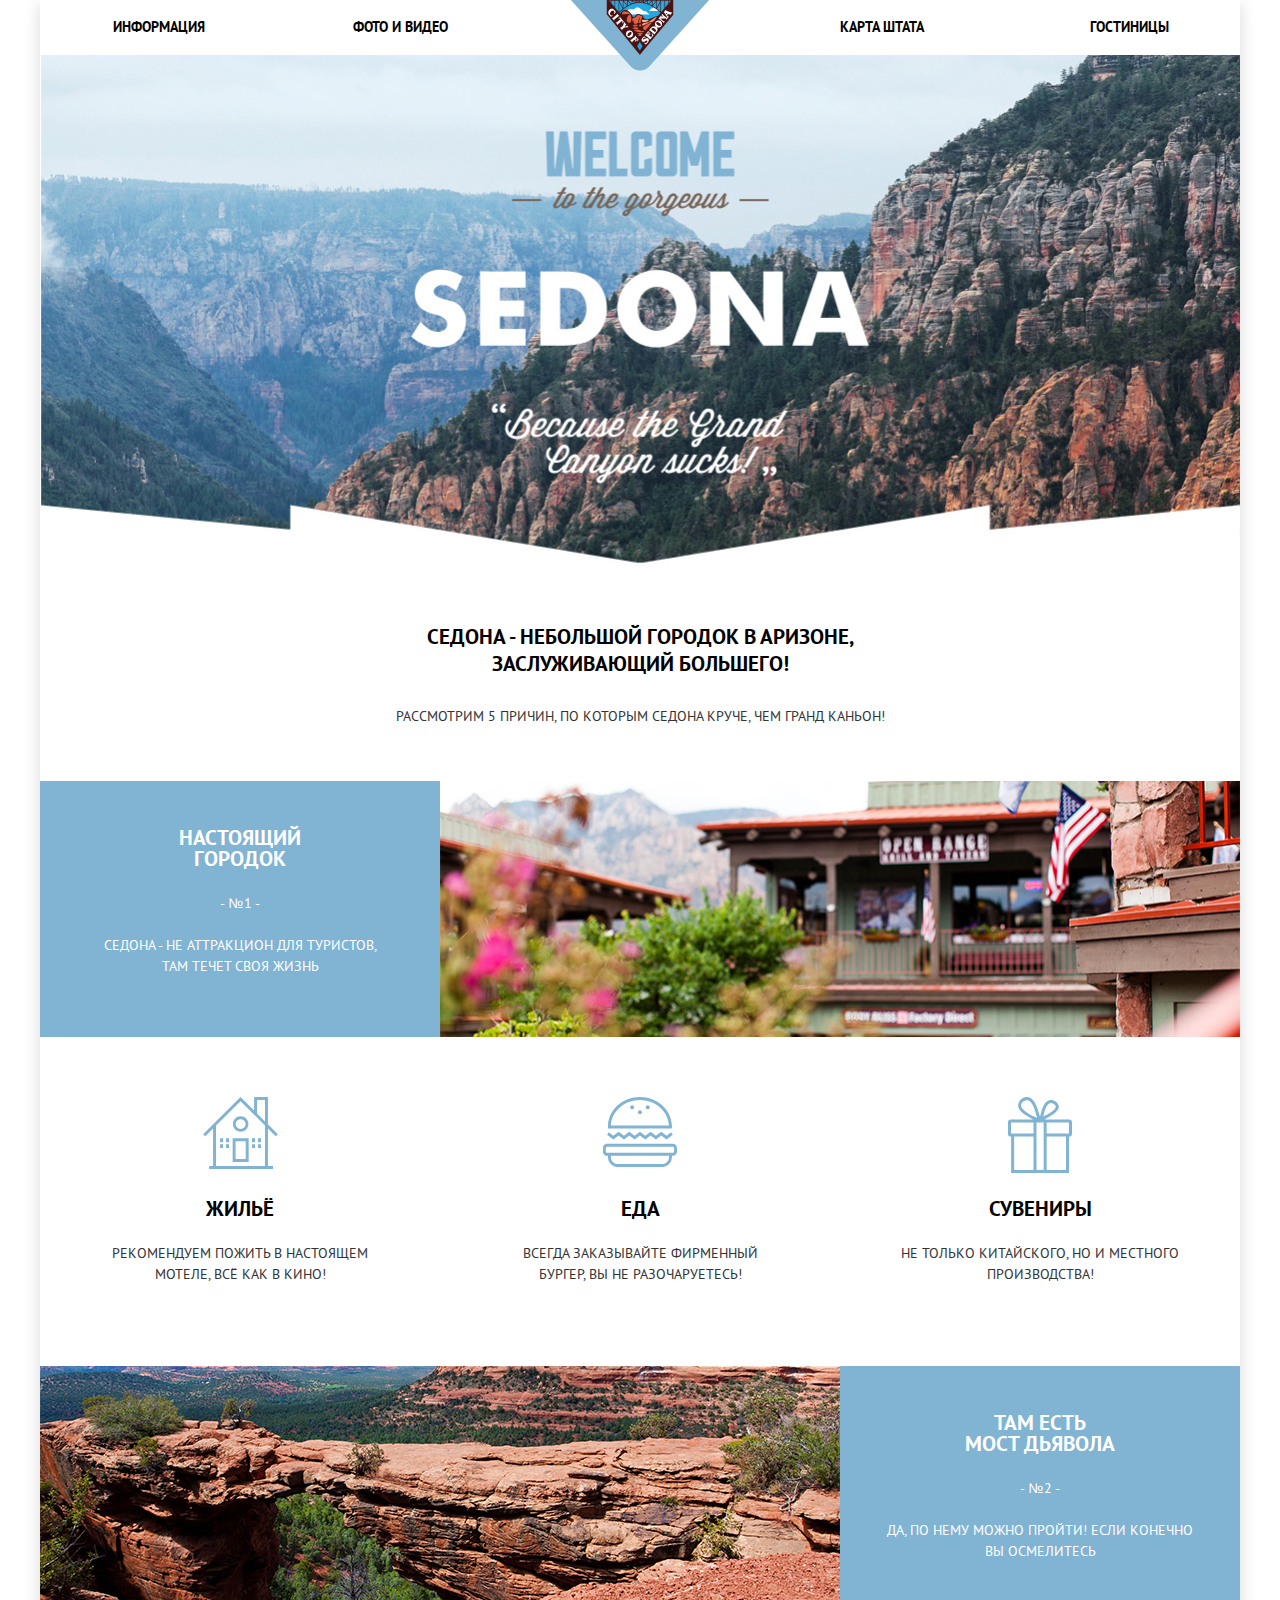
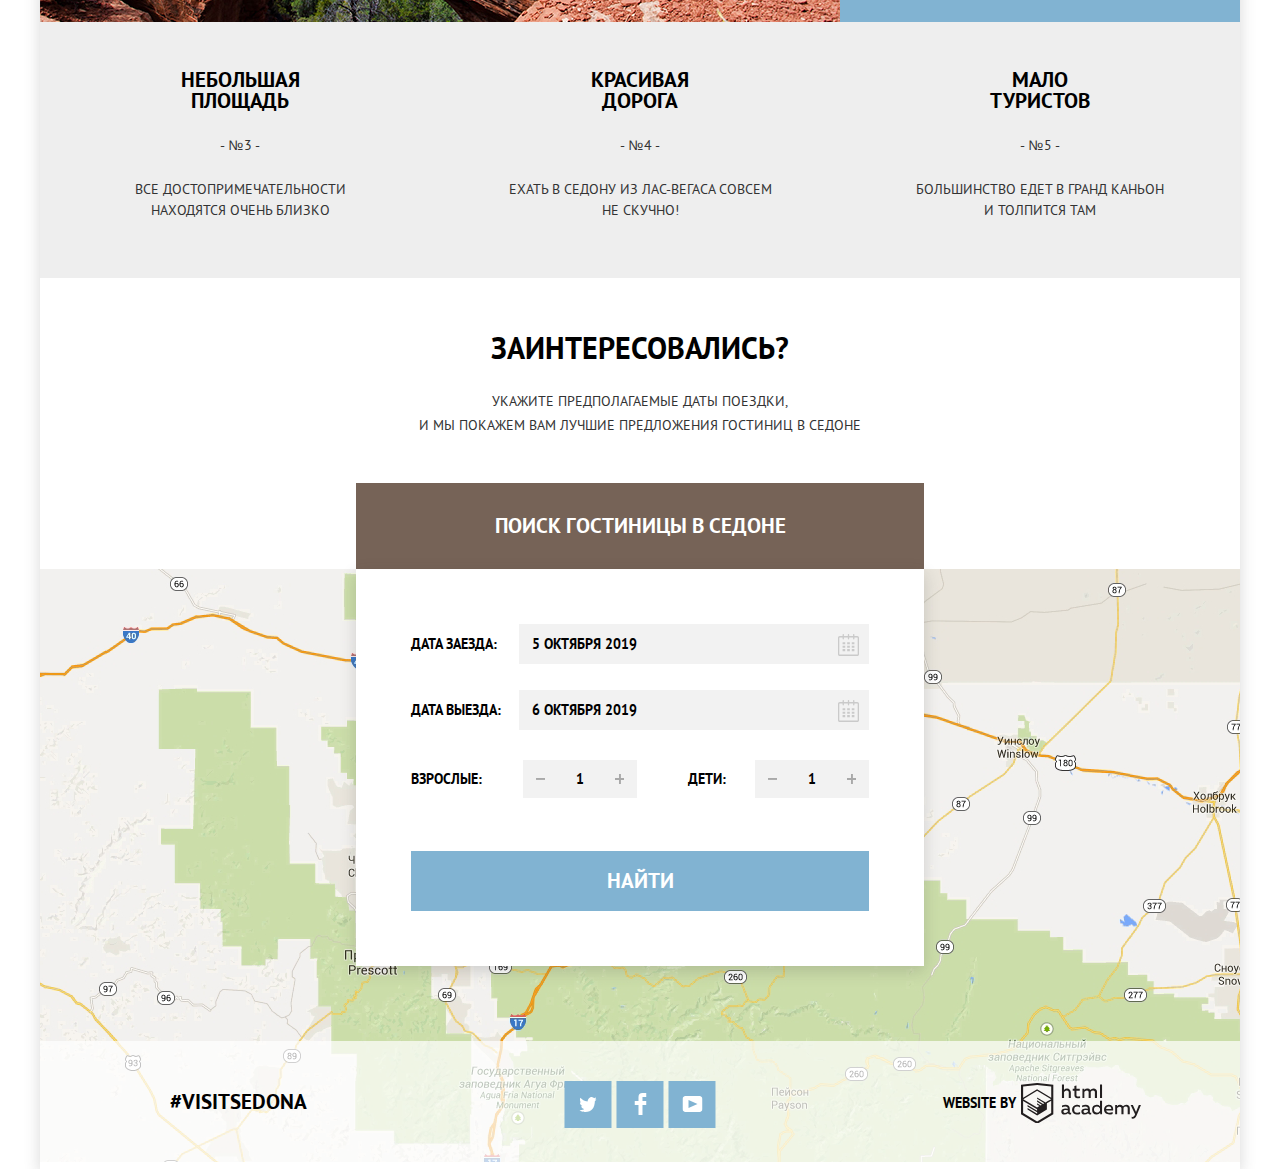
==== commit bdc3a1fa: "/" ====
--- a/index.html
+++ b/index.html
@@ -4,15 +4,17 @@
 	<meta charset="utf-8">
 	<title>Седона</title>
 	<link href="css/normalize.css" rel="stylesheet">
+	<!-- <link href="css/style-min.css" rel="stylesheet"> -->
 	<link href="css/style.css" rel="stylesheet">
 </head>
+<script src="js/script.js"></script>
 <body>
 	<div class="width-limit">
 <!--Заголовок -->
 	<header class="page-header">
 		<nav class="main-navigation">
 			<a class="logo" href="">
-				<img src="img/logo.png" alt="logo" width="140px" height="71">
+				<img src="img/logo.png" alt="logo" width="140" height="71">
 			</a>
 		<ul class="site-navigation">
 			<li ><a href="">Информация</a></li>
@@ -39,26 +41,26 @@
 							<p>- №1 -</p>
 							<p>Седона - не аттракцион для туристов, там течет своя жизнь</p>
 						</div>
-						<img src="img/town.jpg" alt="town" width="800px" height="256px">
+						<img src="img/town.jpg" alt="town" width="800" height="256">
 					</div>
 					<ul class="feature-city">
 						<li class="interest-item">
 							<h3>Жильё</h3>
-							<p class="note-last-line">Рекомендуем пожить в настоящем мотеле, всё как в кино!</p>
+							<p>Рекомендуем пожить в настоящем мотеле, всё как в кино!</p>
 						</li>
 						<li class="interest-item">
 							<h3>Еда</h3>
-							<p class="note-last-line">Всегда заказывайте фирменный бургер, вы не разочаруетесь!</p>
+							<p>Всегда заказывайте фирменный бургер, вы не разочаруетесь!</p>
 						</li>
 						<li class="interest-item">
 							<h3>Сувениры</h3>
-							<p class="note-last-line">Не только китайского, но и местного производства!</p>
+							<p>Не только китайского, но и местного производства!</p>
 						</li>
 					</ul>
 				</li>
 				<li>
 					<div class="feature-block">
-						<img src="img/canyon.jpg" alt="canyon" width="800px" height="256px">
+						<img src="img/canyon.jpg" alt="canyon" width="800" height="256">
 						<div class="feature-note">
 							<h3>Там есть<br> мост дьявола</h3>
 							<p>- №2 -</p>
@@ -152,7 +154,7 @@
 		<section class="map-container">
 			<h2 class="visually-hidden">Карта региона Седоны</h2>
 			<div>
-				<img src="img/map.png" alt="map" width="1200px" height="593px">
+				<img src="img/map.png" alt="map" width="1200" height="593">
 			</div>
 		</section>
 	</main>
--- a/css/style-min.css
+++ b/css/style-min.css
@@ -0,0 +1 @@
+body{margin:0;padding:0;font-family:'PT Sans',Arial,sans-serif;font-size:14px;line-height:24px;font-weight:700;color:#000;text-transform:uppercase;background-color:#fff}@font-face{font-family:'PT Sans';src:url(../fonts/ptsans.woff2) format('woff2'),url(../fonts/ptsans.woff) format('woff');font-weight:400;font-style:normal;color:#000}@font-face{font-family:'PT Sans';src:url(../fonts/ptsansbold.woff2) format('woff2'),url(../fonts/ptsansbold.woff) format('woff');font-weight:700;font-style:normal;color:#000}.width-limit{display:block;margin:0 auto;width:1200px;box-shadow:0 5px 15px 0 rgba(59,61,61,.2)}.footer-main a,.hotel-buttons a{text-decoration:none;color:#fff}.page-header{color:#000}.main-navigation{position:relative;background-color:#fff;color:#000;font-size:14px;line-height:25px}.main-navigation ul{padding-left:73px;padding-right:73px}.site-navigation{display:flex;padding-top:15px;margin:0;padding-bottom:15px;list-style:none;justify-content:space-around}.site-navigation li:nth-child(1){width:210px;text-align:left}.site-navigation li:nth-child(2){margin-right:auto;padding-left:30px;width:210px;text-align:left}.site-navigation li:nth-child(3),.site-navigation li:nth-child(4){width:210px;text-align:right}.site-navigation li:nth-child(3){padding-right:35px}.site-navigation li:nth-child(4){margin-right:-2px}.site-navigation a{color:#000;text-decoration:none}.site-navigation a:hover{color:#81b3d2}.site-navigation a:focus{color:#b2b2b2}.logo{position:absolute;top:0;left:50%;transform:translate(-50%)}.feature{display:inline-block;width:1200px;padding-top:579px;background-image:url(../img/background.jpg);background-color:#dbeef7;background-position:top;background-repeat:no-repeat;background-size:1200px auto;margin-bottom:25px;text-align:center;vertical-align:middle}.feature{font-weight:400;color:#000}.feature h3{display:inline-block;text-align:center;margin-top:-11px;margin-bottom:13px;width:520px;font-size:21px;line-height:27px}.feature-list{display:flex;width:1200px;flex-wrap:wrap;flex-direction:row;justify-content:space-between;align-items:center;list-style:none;padding-inline-start:0;padding:0}.feature-list img{margin:0;padding:0;width:800px}.feature-list ul{list-style:none}.feature-list li{margin-left:0;margin-right:0}.feature-block{display:flex;flex-direction:row;width:1200px}.feature-list-last{display:flex;flex-direction:column;width:400px;text-align:center;min-height:256px;background-color:#eee}.feature-list-last h3{display:inline-block;align-self:center;text-align:center;margin-top:47px;width:120px;vertical-align:middle}.feature-list-last p{display:inline-block;align-self:center;text-align:center;margin-top:0;margin-bottom:23px;max-width:265px;font-weight:400;line-height:21px;vertical-align:middle}.feature-list-last:nth-of-type(3) p{max-width:240px}.feature-list-last:nth-of-type(5) p{max-width:250px}.feature-city{display:flex;flex-direction:row;justify-content:flex-start;width:1200px;margin:0;padding:0}.feature-city li{margin-top:60px;padding-top:75px}.feature-city li:nth-child(1){background:url(../img/icon-1.svg) no-repeat;background-position:top center}.feature-city li:nth-child(2){background:url(../img/icon-3.svg) no-repeat;background-position:top center}.feature-city li:nth-child(3){background:url(../img/icon-2.svg) no-repeat;background-position:top center}.feature-note{display:inline-block;width:400px;margin:0;align-items:center;text-align:center;background-color:#81b3d2;color:#fff;min-height:256px;vertical-align:middle}.feature-note h3{display:inline-block;font-size:21px;width:200px;line-height:29px;margin-top:46px;margin-bottom:22px;vertical-align:middle}.feature-note p{display:inline-block;margin-top:0;margin-bottom:21px;width:280px;align-self:center;font-weight:400;line-height:21px;vertical-align:middle}.feature-note:nth-child(2) p{width:320px}.feature-list h3{font-size:21px;line-height:21px;margin-bottom:24px}.interest-item{display:flex;flex-direction:column;width:400px;min-height:194px;text-align:center}.interest-item h3{display:inline-block;align-self:center;text-align:center;width:170px;margin-bottom:10px;margin-top:26px;vertical-align:middle}.interest-item p{display:inline-block;align-self:center;width:265px;font-weight:400;line-height:21px;vertical-align:middle}.interest-item:nth-child(2) p,.interest-item:nth-child(3) p{display:inline-block;width:285px;vertical-align:middle}.advertisment{font-size:14px;line-height:24px;text-align:center;margin-bottom:35px}.advertisment p{font-weight:400}.advertisment h3{text-align:center;margin-top:59px;margin-bottom:30px;font-size:30px;line-height:22px}.map-container{position:relative;margin-top:132px;z-index:-100}.date-form{position:relative}.form-container{position:absolute;left:316px;bottom:-572px;width:568px;margin:0 auto}.form-container a{text-decoration:none}.date-form{position:relative}.form-name{display:block;background-color:#766357;color:#fff;font-size:21px;line-height:26px;font-weight:700;margin-left:auto;margin-right:auto;text-align:center;padding-top:30px;padding-bottom:30px}.form-name:hover{background-color:#604e43}.form-name:active{color:#857871;background-color:#503e33}.form-menu{background-color:#fff;position:relative;padding:55px;margin-bottom:78px;box-shadow:0 5px 15px 0 rgba(59,61,61,.2)}.form-menu button{border:0;padding:0;margin:0;outline:0;text-transform:uppercase}.date-pick{position:relative;display:flex;flex-direction:row;flex-wrap:wrap;justify-content:space-between;align-items:flex-start;margin-bottom:26px}.date-pick:nth-of-type(2){margin-bottom:30px}.date-pick input{width:335px;margin-left:8px;height:38px;padding-left:13px;background-color:#f2f2f2;border:none;color:#000;font-weight:700;box-shadow:0;text-transform:uppercase;outline:0}.date-pick input:hover{background-color:#ebebeb}.date-pick input:focus{background-color:#fff;border:2px solid #e5e5e5;outline:0}input[type=text]::-webkit-input-placeholder{color:#000;font-weight:700;text-transform:uppercase}input[type=text]::-moz-placeholder{color:#000;font-weight:700;text-transform:uppercase}input[type=text]:-ms-input-placeholder{color:#000;font-weight:700;text-transform:uppercase}input[type=text]::-ms-input-placeholder{color:#000;font-weight:700;text-transform:uppercase}input[type=text]::placeholder{color:#000;font-weight:700;text-transform:uppercase}.date-pick-item{position:relative;margin-top:auto;margin-bottom:auto}.calendar-icon{display:block;position:absolute;fill:#cacaca;top:10px;right:10px;width:21px;height:22px;border:none;box-shadow:0;background-color:transparent}.calendar-icon:hover{fill:#000}.calendar-icon:active{fill:#81b3d2}.person-counter{display:flex;flex-direction:row;justify-content:space-between;margin-bottom:53px}.counter-wrap{display:flex;justify-content:space-between;width:226px;box-sizing:border-box;align-self:center}.counter{display:flex;width:114px;height:38px}.counter-field{display:inline-block;width:40px;background-color:#f2f2f2;text-align:center;border:none;box-shadow:0;color:#000;font-weight:700;vertical-align:middle}input::-webkit-inner-spin-button,input::-webkit-outer-spin-button{-webkit-appearance:none;margin:0}input[type=number]{-moz-appearance:textfield}.minus{display:flex;align-items:center;justify-content:center;width:37px;background-color:#f2f2f2;color:#a9a9a9}.plus{display:flex;align-items:center;justify-content:center;width:37px;background-color:#f2f2f2;color:#a9a9a9}.minus:hover,.plus:hover{color:#000}.minus:active,.plus:active{color:#81b3d2}.adults,.kids{display:inline-block;line-height:38px;height:38px}.kids{padding-left:45px}.form-search{display:block;background-color:#81b3d2;color:#fff;font-size:21px;line-height:26px;width:458px;min-height:60px;font-weight:700;margin-left:auto;margin-right:auto;text-align:center;box-shadow:none}.form-search:hover{background-color:#669ec0}.form-search:active{color:#94b9d2}.filter{display:flex;flex-direction:row;padding:27px 73px 15px;background:url(../img/hotel_background.jpg) no-repeat;background-color:#dbeef7;color:#fff;justify-content:space-between}.filter-column{display:flex;flex-direction:column;padding-right:55px;width:200px}.filter-column input{-webkit-appearance:none;-moz-appearance:none;position:absolute}.filter-column input::-ms-check{display:none}.filter-column input:checked+.check_box{background-image:url(../img/checkbox-on.svg)}.check_box{position:absolute;width:27px;height:27px;background-image:url(../img/checkbox-off.svg);background-repeat:no-repeat;background-color:inherit;margin-left:-40px}.checkbox_text{font-weight:400}.filter h3{margin-top:0;margin-bottom:12px}.filter-column label{padding:9px 0 13px;margin-left:40px;font-weight:300px}.cost-range{display:flex;width:35 0;flex-direction:column;margin-left:auto;width:315px}.cost-wrap{display:flex;position:relative;width:100%;height:32px;margin-bottom:20px;margin-top:-5px;border:2px solid #fff;border-radius:2px;justify-content:space-around;align-self:center}.cost-wrap::after{content:'';position:absolute;top:50%;left:50%;width:2.5px;height:22px;background:#fff;-webkit-transform:translate(-50%,-50%);transform:translate(-50%,-50%)}.min-price{width:90px;padding-left:53px;padding-top:4px}.max-price{width:90px;padding-left:36px;padding-top:4px}.cost-wrap input{display:inline-block;width:50px;margin:0;color:inherit;font:inherit;background:0 0;border:none;outline:#fff;align-self:center;font-weight:400;vertical-align:middle}.slider-wrap{position:relative;margin-bottom:33px}.slider{width:100%;height:2px;background:rgba(255,255,255,.3)}.slider-bar{width:80%;height:2px;background:rgba(255,255,255)}.slider-left{position:absolute;left:0;top:-8px;width:4px;height:4px;background:#ababab;border:8px solid #fff;border-radius:50%;cursor:pointer}.slider-left:hover{border:9px solid #fff;top:-9px}.slider-right{position:absolute;left:80%;top:-8px;width:4px;height:4px;background:#ababab;border:8px solid #fff;border-radius:50%;cursor:pointer}.slider-right:hover{border:9px solid #fff;top:-9px}.filter-btn{display:block;width:135px;height:34px;padding:7px 28px;font-size:14px;text-decoration:none;color:#fff;background:0 0;cursor:pointer;text-transform:uppercase;border:2px solid #fff;border-radius:2px;outline:0;align-self:center;margin-right:10px}.filter-btn:hover{background-color:#fff;color:#000}.results{display:flex;flex-direction:row;padding:10px 72px 11px;justify-content:space-between;border-bottom:solid 1px #bdbbbc}.results-found{padding-right:45px;font-size:21px;line-height:26px}.results-categories,.results-sorting{display:flex;width:355px;flex-direction:row;align-items:center;align-self:center;justify-content:space-between;font-size:12px;line-height:18px;margin-bottom:-4px}.results-sorting a{color:rgba(0,0,0,.3);border-bottom:1px dotted #81b3d2;text-decoration:none}.results-sorting a:hover{color:#81b3d2;border-bottom:1px dotted #81b3d2;text-decoration:none}.results-sorting a:active{color:#000;border:none;text-decoration:none}.results-sorting a:focus{color:#b3d1e4;border:none;text-decoration:none}.results-categories h3{padding-right:40px;font-size:12px;font-weight:700;padding-left:2px;padding-top:4px}.results-order{display:flex;height:15px;width:36px;align-self:center;margin-left:auto}.sort-up path{fill:#cacaca}.sort-up{padding-right:14px}.sort-down path{fill:#cacaca}.sort-down:hover path,.sort-up:hover path{fill:#000}.sort-down:active path,.sort-up:active path{fill:#81b3d2}.wrap-hotel{display:flex;flex-direction:row;padding:30px 73px 23px;border-bottom:solid 1px #bdbbbc}.wrap-hotel h2{margin-top:0;margin-bottom:5px}.hotel-summary{display:flex;flex-direction:column;margin-top:-4px;padding-left:30px;justify-content:flex-start}.hotel-name{text-decoration:none;color:#000;font-weight:700}.hotel-name:hover{color:#81b3d2}.hotel-name:active{color:#b2b2b2}.hotel-status{display:flex;flex-direction:row;justify-content:flex-start}.hotel-stars{display:block;text-align:right;position:relative;margin-top:-2px}.hotel-star-2{display:inline-block;font-size:0;width:40px;height:17px;background:url(../img/star.svg);background-repeat:space;vertical-align:middle}.hotel-star-3{display:inline-block;font-size:0;width:65px;height:17px;background:url(../img/star.svg);background-repeat:space;vertical-align:middle}.hotel-star-4{display:inline-block;font-size:0;width:88px;height:17px;background:url(../img/star.svg);background-repeat:space;vertical-align:middle}.hotel-type{width:100px;padding-right:15px;padding-bottom:13px}.hotel-buttons{display:flex;flex-direction:row}.hotel-details a{display:block;background-color:#81b3d2;color:#fff;font-weight:700;text-align:center;padding:2px 16px 1px;margin-left:0;margin-right:5px}.hotel-details a:hover{background-color:#669ec0}.hotel-details a:active{background-color:#5496bd;color:#88b6d1}.hotel-book a{display:block;background-color:#766357;color:#fff;font-weight:700;text-align:center;padding:2px 18px 1px;margin-left:0;margin-right:5px}.hotel-book a:hover{background-color:#604e43}.hotel-book a:active{background-color:#503e33;color:#857871}.hotel-rating{display:flex;flex-direction:column;justify-content:space-between;margin-left:auto}.rating-numeric{background-color:#dfdddd;color:#666;font-weight:400;text-align:center;padding:2px 13px 3px;margin-bottom:7px}.footer-main{display:flex;width:100%;min-height:128px;flex-direction:row;justify-content:space-around;align-items:center;background-color:rgba(255,255,255,.7);text-align:center;margin-top:-128px}.footer-main-hotels{display:flex;width:100%;min-height:120px;flex-direction:row;justify-content:space-around;align-items:center;background-color:rgba(255,255,255,.7);text-align:center}.footer-main a,.footer-main-hotels a{color:#000;text-decoration:none}.footer-hashtag{width:400px;font-size:21px;line-height:26px;font-weight:700;justify-content:flex-start;text-decoration:none;margin-top:-7px;margin-left:8px}.footer-media{width:400px;display:flex;justify-content:center;align-items:center;margin-right:4px;margin-bottom:16px}.footer-icon{background-color:#81b3d2;position:relative;top:50%;left:50%;align-items:center;transform:translate(-50%,-50%)}.footer-icon-wrap{display:flex;align-items:center;justify-content:center;width:47px;height:47px;margin-right:5px;background-color:#81b3d2;transform:translate(-33%)}.footer-icon-wrap:focus,.footer-icon-wrap:hover{background-color:#669ec0}.footer-icon-wrap:active path{background-color:#5496bd}.icon-button{transform:translateY(3px)}.icon-button:active path{fill:#88b6d1}.footer-logo{width:400px;display:flex;flex-direction:row;justify-content:center;align-items:center;margin-right:8px;margin-bottom:4px}.footer-logo svg{display:block;margin-left:5px}.svg_academy{width:120px}.footer-logo:hover path{fill:#81b3d2}.footer-logo:active path{fill:#bdbbbc}.visually-hidden{position:absolute;clip:rect(0 0 0 0);width:1px;height:1px;margin:-1px}--- a/css/style.css
+++ b/css/style.css
@@ -16,7 +16,6 @@
 			url('../fonts/ptsans.woff') format('woff');
 	font-weight: normal;
 	font-style: normal;
-	color: #000;
 }
 
 @font-face {
@@ -25,7 +24,6 @@
 			url('../fonts/ptsansbold.woff') format('woff');
 	font-weight: bold;
 	font-style: normal;
-	color: #000;
 }
 
 .width-limit {
@@ -129,9 +127,9 @@
 	vertical-align: middle;
 }
 
-.feature {
-	font-weight: 400;
-	color: #000000;
+.feature p {
+	font-weight: normal;
+	color: #333333;
 }
 
 .feature h3 {
@@ -153,6 +151,7 @@
 	align-items: center;
 	list-style: none;
 	padding-inline-start: 0;
+	padding: 0;
 }
 
 .feature-list img {
@@ -201,9 +200,10 @@
 	margin-top: 0px;
 	margin-bottom: 23px;
 	max-width: 265px;
-	font-weight: 400;
 	line-height: 21px;
 	vertical-align: middle;
+	color: #333333;
+	font-weight: normal;
 }
 
 .feature-list-last:nth-of-type(3) p {
@@ -308,9 +308,10 @@
 	display: inline-block;
 	align-self: center;
 	width: 265px;
-	font-weight: 400;
+	font-weight: normal;
 	line-height: 21px;
 	vertical-align: middle;
+	color: #333333;
 }
 
 .interest-item:nth-child(2) p,
@@ -328,7 +329,8 @@
 }
 
 .advertisment p {
-	font-weight: 400;
+	font-weight: normal;
+	color: #333333;
 }
 
 .advertisment h3 {
@@ -391,6 +393,7 @@
 }
 
 .form-menu {
+	/* display: none; */
 	background-color: #ffffff;
 	position: relative;
 	padding: 55px;
@@ -853,7 +856,7 @@
 .results-categories h3 {
 	padding-right: 40px;
 	font-size: 12px;
-	font-weight: bold;
+	font-weight: normal;
 	padding-left: 2px;
 	padding-top: 4px;
 }
@@ -966,10 +969,12 @@
 	vertical-align: middle;
 }
 
-.hotel-type {
+.hotel-status span {
 	width: 100px;
 	padding-right: 15px;
 	padding-bottom: 13px;
+	color: #333333;
+	font-weight: normal;
 }
 
 .hotel-buttons {
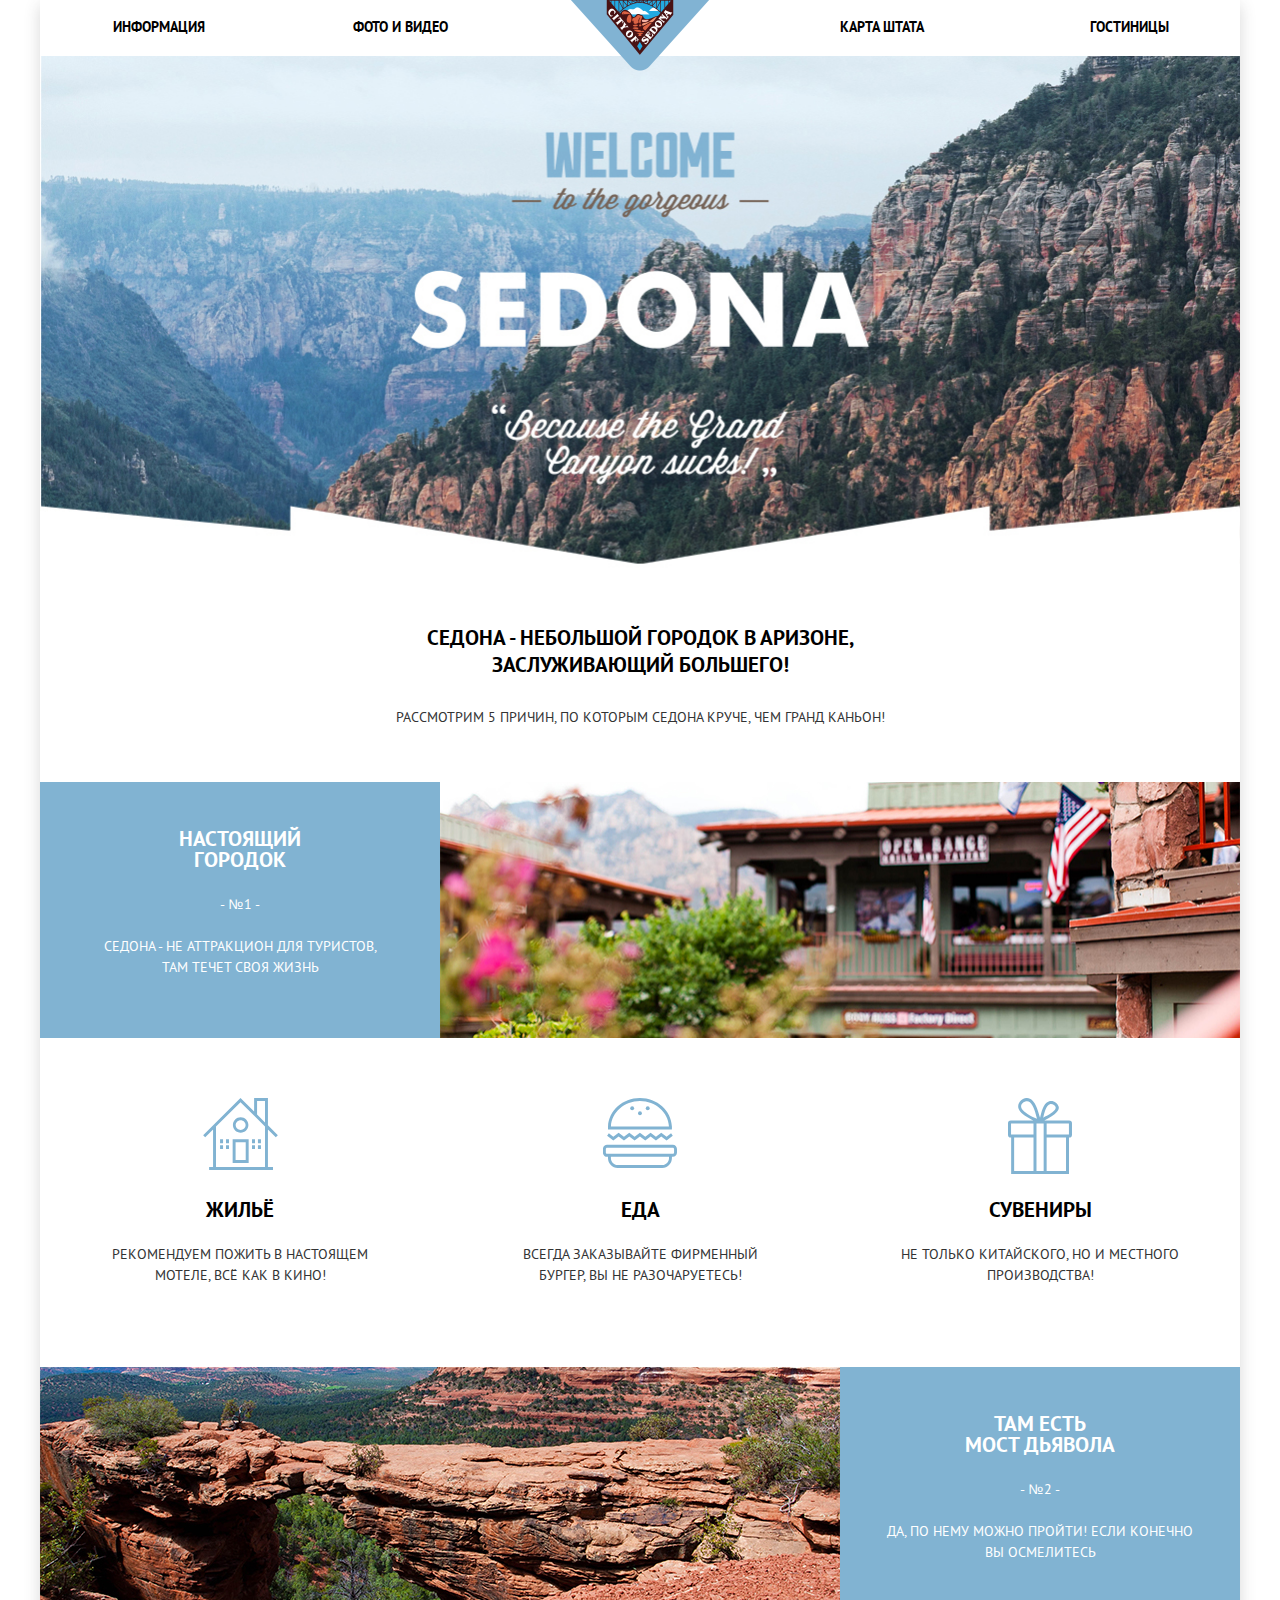
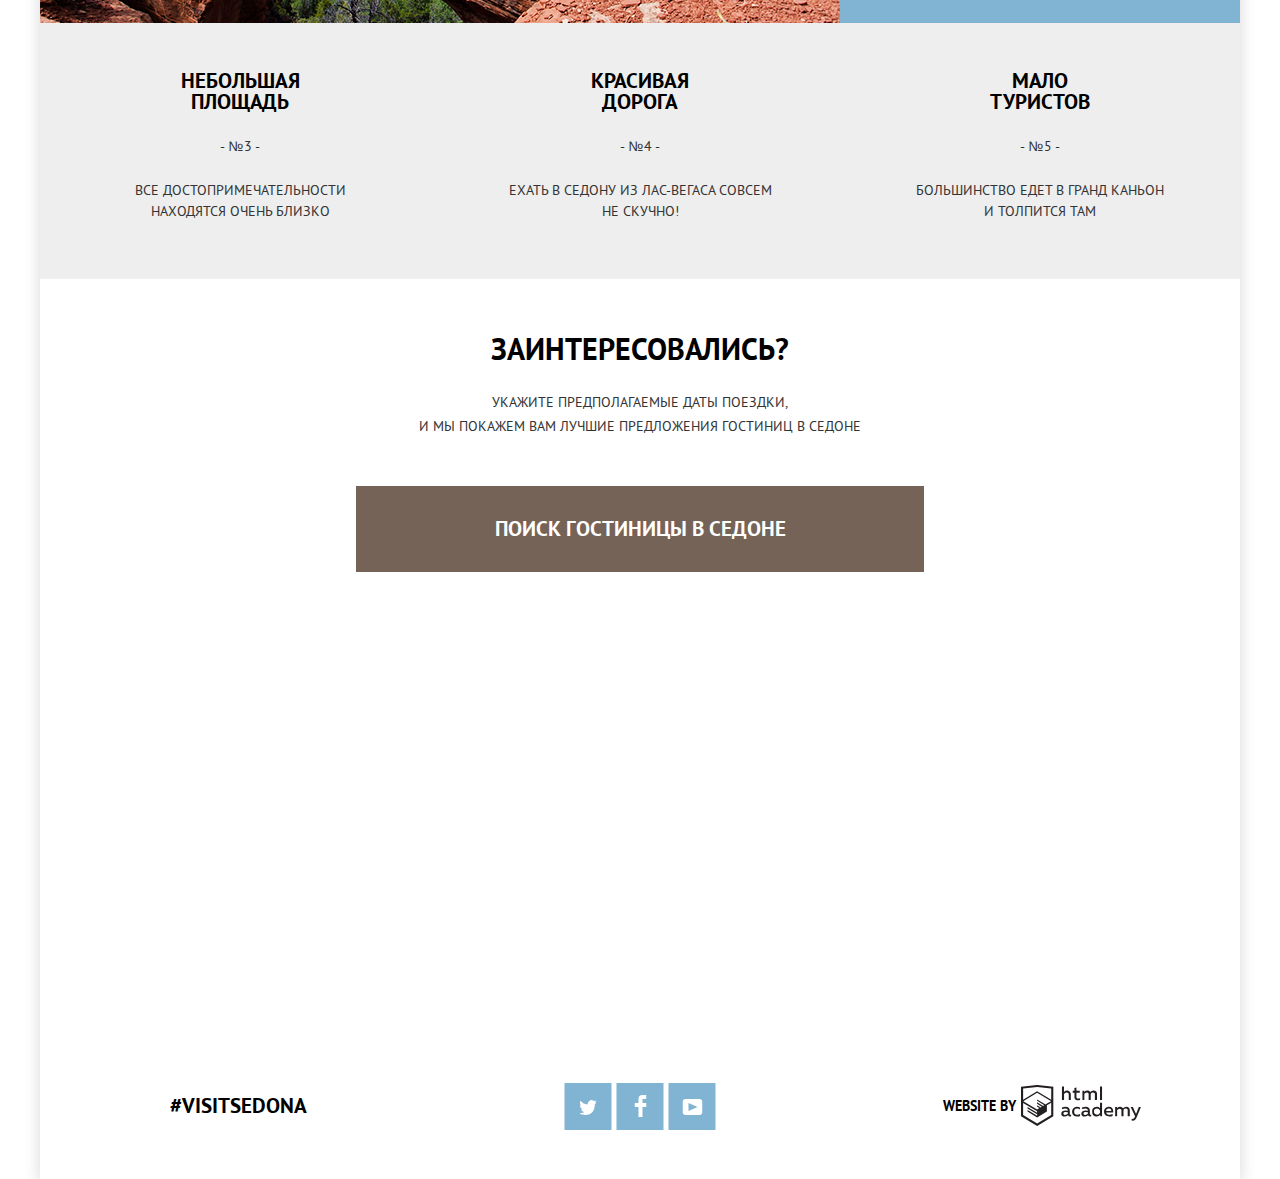
==== commit 32e3bbcc: "Под финальную проверку" ====
--- a/index.html
+++ b/index.html
@@ -4,16 +4,14 @@
 	<meta charset="utf-8">
 	<title>Седона</title>
 	<link href="css/normalize.css" rel="stylesheet">
-	<!-- <link href="css/style-min.css" rel="stylesheet"> -->
-	<link href="css/style.css" rel="stylesheet">
+	<link href="css/style-min.css" rel="stylesheet">
 </head>
-<script src="js/script.js"></script>
 <body>
 	<div class="width-limit">
 <!--Заголовок -->
 	<header class="page-header">
 		<nav class="main-navigation">
-			<a class="logo" href="">
+			<a class="logo" href="index.html">
 				<img src="img/logo.png" alt="logo" width="140" height="71">
 			</a>
 		<ul class="site-navigation">
@@ -88,24 +86,26 @@
 				<h2 class="visually-hidden">Поиск гостиницы</h2>
 				<h3>Заинтересовались?</h3>
 				<p>Укажите предполагаемые даты поездки,<br> и мы покажем вам лучшие предложения гостиниц в седоне</p>
+				<a href="" class="form-name">Поиск гостиницы в Седоне</a>
 			</article>
 		</section>
 		<section class="date-form">
 			<h2 class="visually-hidden">Форма поиска</h2>
 			<div  class="form-container">
-				<a href="" class="form-name">Поиск гостиницы в Седоне</a>
 				<form action="https://echo.htmlacademy.ru" method="post" class="form-menu">
 					<div class="date-pick">
 						<label class="date-pick-item" for="check-in">Дата заезда:</label>
 						<input id="check-in" type="text" name="check-in" placeholder="5 октября 2019" required>
-						<span class="calendar-icon"><svg xmlns="http://www.w3.org/2000/svg" width="21" height="22" viewBox="0 0 21 22">
-							<path d="M19.251 2.025h-2.845V.648c0-.381-.294-.689-.656-.689-.363 0-.656.308-.656.689v1.377h-3.938V.648c0-.381-.294-.689-.655-.689-.363 0-.657.308-.657.689v1.377H5.906V.648c0-.381-.294-.689-.656-.689-.363 0-.657.308-.657.689v1.377H1.75C.784 2.025 0 2.847 0 3.862v16.302C0 21.179.784 22 1.75 22h17.501c.966 0 1.749-.821 1.749-1.836V3.862c0-1.015-.783-1.837-1.749-1.837zm.437 18.139a.448.448 0 0 1-.437.459H1.75a.45.45 0 0 1-.438-.459V3.862a.45.45 0 0 1 .438-.459h2.844v1.378c0 .381.294.689.657.689.362 0 .656-.308.656-.689V3.403h3.938v1.378c0 .381.294.689.657.689.361 0 .655-.308.655-.689V3.403h3.938v1.378c0 .381.293.689.656.689.362 0 .656-.308.656-.689V3.403h2.845c.241 0 .437.206.437.459v16.302z"/><path d="M4.594 8.225h2.625v2.066H4.594zM4.594 11.668h2.625v2.067H4.594zM4.594 15.112h2.625v2.066H4.594zM9.188 15.112h2.625v2.066H9.188zM9.188 11.668h2.625v2.067H9.188zM9.188 8.225h2.625v2.066H9.188zM13.781 15.112h2.625v2.066h-2.625zM13.781 11.668h2.625v2.067h-2.625zM13.781 8.225h2.625v2.066h-2.625z"/></svg>
+						<span class="calendar-icon">
+							<span class="visually-hidden">Calendar icon</span>
+							<svg xmlns="http://www.w3.org/2000/svg" width="21" height="22" viewBox="0 0 21 22"><path d="M19.251 2.025h-2.845V.648c0-.381-.294-.689-.656-.689-.363 0-.656.308-.656.689v1.377h-3.938V.648c0-.381-.294-.689-.655-.689-.363 0-.657.308-.657.689v1.377H5.906V.648c0-.381-.294-.689-.656-.689-.363 0-.657.308-.657.689v1.377H1.75C.784 2.025 0 2.847 0 3.862v16.302C0 21.179.784 22 1.75 22h17.501c.966 0 1.749-.821 1.749-1.836V3.862c0-1.015-.783-1.837-1.749-1.837zm.437 18.139a.448.448 0 0 1-.437.459H1.75a.45.45 0 0 1-.438-.459V3.862a.45.45 0 0 1 .438-.459h2.844v1.378c0 .381.294.689.657.689.362 0 .656-.308.656-.689V3.403h3.938v1.378c0 .381.294.689.657.689.361 0 .655-.308.655-.689V3.403h3.938v1.378c0 .381.293.689.656.689.362 0 .656-.308.656-.689V3.403h2.845c.241 0 .437.206.437.459v16.302z"/><path d="M4.594 8.225h2.625v2.066H4.594zM4.594 11.668h2.625v2.067H4.594zM4.594 15.112h2.625v2.066H4.594zM9.188 15.112h2.625v2.066H9.188zM9.188 11.668h2.625v2.067H9.188zM9.188 8.225h2.625v2.066H9.188zM13.781 15.112h2.625v2.066h-2.625zM13.781 11.668h2.625v2.067h-2.625zM13.781 8.225h2.625v2.066h-2.625z"/></svg>
 						</span>
 					</div>
 					<div class="date-pick">
 						<label class="date-pick-item" for="check-out">Дата выезда:</label>
 						<input id="check-out" type="text" name="check-out" placeholder="6 октября 2019">
 						<span class="calendar-icon">
+							<span class="visually-hidden">Calendar icon</span>
 							<svg xmlns="http://www.w3.org/2000/svg" width="21" height="22" viewBox="0 0 21 22"><path d="M19.251 2.025h-2.845V.648c0-.381-.294-.689-.656-.689-.363 0-.656.308-.656.689v1.377h-3.938V.648c0-.381-.294-.689-.655-.689-.363 0-.657.308-.657.689v1.377H5.906V.648c0-.381-.294-.689-.656-.689-.363 0-.657.308-.657.689v1.377H1.75C.784 2.025 0 2.847 0 3.862v16.302C0 21.179.784 22 1.75 22h17.501c.966 0 1.749-.821 1.749-1.836V3.862c0-1.015-.783-1.837-1.749-1.837zm.437 18.139a.448.448 0 0 1-.437.459H1.75a.45.45 0 0 1-.438-.459V3.862a.45.45 0 0 1 .438-.459h2.844v1.378c0 .381.294.689.657.689.362 0 .656-.308.656-.689V3.403h3.938v1.378c0 .381.294.689.657.689.361 0 .655-.308.655-.689V3.403h3.938v1.378c0 .381.293.689.656.689.362 0 .656-.308.656-.689V3.403h2.845c.241 0 .437.206.437.459v16.302z"/><path d="M4.594 8.225h2.625v2.066H4.594zM4.594 11.668h2.625v2.067H4.594zM4.594 15.112h2.625v2.066H4.594zM9.188 15.112h2.625v2.066H9.188zM9.188 11.668h2.625v2.067H9.188zM9.188 8.225h2.625v2.066H9.188zM13.781 15.112h2.625v2.066h-2.625zM13.781 11.668h2.625v2.067h-2.625zM13.781 8.225h2.625v2.066h-2.625z"/></svg>
 						</span>
 					</div>
@@ -113,13 +113,13 @@
 						<div class="counter-wrap">
 							<label class="adults" for="adults">Взрослые:</label>
 							<div class="counter">
-								<button class="minus" type="button">
+								<button class="minus" type="button" aria-label="minus button">
 									<svg xmlns="http://www.w3.org/2000/svg" xmlns:xlink="http://www.w3.org/1999/xlink" x="0px" y="0px" width="9.917px" height="1.917px" viewBox="0 0 9.917 1.917" enable-background="new 0 0 9.917 1.917" xml:space="preserve" fill="currentColor">
 									<rect width="9.917" height="1.917" />
 									</svg>
 								</button>
 								<input class="counter-field" id="adults" type="number" min="1" name="adults" step="1" value="1">
-								<button class="plus" type="button">
+								<button class="plus" type="button" aria-label="plus button">
 									<svg xmlns="http://www.w3.org/2000/svg" xmlns:xlink="http://www.w3.org/1999/xlink" x="0px" y="0px" width="9.917px" height="9.917px" viewBox="0 0 9.917 9.917" enable-background="new 0 0 9.917 9.917" xml:space="preserve" fill="currentColor">
 									<polygon points="9.917,4 5.917,4 5.917,0 4,0 4,4 0,4 0,5.917 4,5.917 4,9.917 5.917,9.917 5.917,5.917 9.917,5.917 " />
 									</svg>
@@ -129,13 +129,13 @@
 						<div class="counter-wrap">
 							<label class="kids" for="kids">Дети:</label>
 							<div class="counter">
-								<button class="minus" type="button">
+								<button class="minus" type="button" aria-label="minus button">
 									<svg xmlns="http://www.w3.org/2000/svg" xmlns:xlink="http://www.w3.org/1999/xlink" x="0px" y="0px" width="9.917px" height="1.917px" viewBox="0 0 9.917 1.917" enable-background="new 0 0 9.917 1.917" xml:space="preserve" fill="currentColor">
 									<rect width="9.917" height="1.917" />
 									</svg>
 								</button>
 								<input class="counter-field" id="kids" type="number" min="1" name="kids" step="1" value="1">
-								<button class="plus" type="button">
+								<button class="plus" type="button" aria-label="plus button">
 									<svg xmlns="http://www.w3.org/2000/svg" xmlns:xlink="http://www.w3.org/1999/xlink" x="0px" y="0px" width="9.917px" height="9.917px" viewBox="0 0 9.917 9.917" enable-background="new 0 0 9.917 9.917" xml:space="preserve" fill="currentColor">
 									<polygon points="9.917,4 5.917,4 5.917,0 4,0 4,4 0,4 0,5.917 4,5.917 4,9.917 5.917,9.917 5.917,5.917 9.917,5.917 " />
 									</svg>
@@ -153,9 +153,7 @@
 		</section>
 		<section class="map-container">
 			<h2 class="visually-hidden">Карта региона Седоны</h2>
-			<div>
-				<img src="img/map.png" alt="map" width="1200" height="593">
-			</div>
+			<iframe src="https://www.google.com/maps/embed?pb=!1m18!1m12!1m3!1d456568.0299336306!2d-112.00508863705458!3d34.93413024922222!2m3!1f0!2f0!3f0!3m2!1i1024!2i768!4f13.1!3m3!1m2!1s0x872da132f942b00d%3A0x5548c523fa6c8efd!2z0KHQtdC00L7QvdCwLCDQkNGA0LjQt9C-0L3QsCA4NjMzNiwg0KHQqNCQ!5e0!3m2!1sru!2sza!4v1573059214038!5m2!1sru!2sza" width="1200" height="600" style="border:0;" allowfullscreen=""></iframe>
 		</section>
 	</main>
 	<!--Подвал -->
@@ -188,5 +186,6 @@
 		</div>
 	</footer>
 	</div>
+<script src="js/min-script.js"></script>
 </body>
 </html>
--- a/css/style-min.css
+++ b/css/style-min.css
@@ -1 +1 @@
-body{margin:0;padding:0;font-family:'PT Sans',Arial,sans-serif;font-size:14px;line-height:24px;font-weight:700;color:#000;text-transform:uppercase;background-color:#fff}@font-face{font-family:'PT Sans';src:url(../fonts/ptsans.woff2) format('woff2'),url(../fonts/ptsans.woff) format('woff');font-weight:400;font-style:normal;color:#000}@font-face{font-family:'PT Sans';src:url(../fonts/ptsansbold.woff2) format('woff2'),url(../fonts/ptsansbold.woff) format('woff');font-weight:700;font-style:normal;color:#000}.width-limit{display:block;margin:0 auto;width:1200px;box-shadow:0 5px 15px 0 rgba(59,61,61,.2)}.footer-main a,.hotel-buttons a{text-decoration:none;color:#fff}.page-header{color:#000}.main-navigation{position:relative;background-color:#fff;color:#000;font-size:14px;line-height:25px}.main-navigation ul{padding-left:73px;padding-right:73px}.site-navigation{display:flex;padding-top:15px;margin:0;padding-bottom:15px;list-style:none;justify-content:space-around}.site-navigation li:nth-child(1){width:210px;text-align:left}.site-navigation li:nth-child(2){margin-right:auto;padding-left:30px;width:210px;text-align:left}.site-navigation li:nth-child(3),.site-navigation li:nth-child(4){width:210px;text-align:right}.site-navigation li:nth-child(3){padding-right:35px}.site-navigation li:nth-child(4){margin-right:-2px}.site-navigation a{color:#000;text-decoration:none}.site-navigation a:hover{color:#81b3d2}.site-navigation a:focus{color:#b2b2b2}.logo{position:absolute;top:0;left:50%;transform:translate(-50%)}.feature{display:inline-block;width:1200px;padding-top:579px;background-image:url(../img/background.jpg);background-color:#dbeef7;background-position:top;background-repeat:no-repeat;background-size:1200px auto;margin-bottom:25px;text-align:center;vertical-align:middle}.feature{font-weight:400;color:#000}.feature h3{display:inline-block;text-align:center;margin-top:-11px;margin-bottom:13px;width:520px;font-size:21px;line-height:27px}.feature-list{display:flex;width:1200px;flex-wrap:wrap;flex-direction:row;justify-content:space-between;align-items:center;list-style:none;padding-inline-start:0;padding:0}.feature-list img{margin:0;padding:0;width:800px}.feature-list ul{list-style:none}.feature-list li{margin-left:0;margin-right:0}.feature-block{display:flex;flex-direction:row;width:1200px}.feature-list-last{display:flex;flex-direction:column;width:400px;text-align:center;min-height:256px;background-color:#eee}.feature-list-last h3{display:inline-block;align-self:center;text-align:center;margin-top:47px;width:120px;vertical-align:middle}.feature-list-last p{display:inline-block;align-self:center;text-align:center;margin-top:0;margin-bottom:23px;max-width:265px;font-weight:400;line-height:21px;vertical-align:middle}.feature-list-last:nth-of-type(3) p{max-width:240px}.feature-list-last:nth-of-type(5) p{max-width:250px}.feature-city{display:flex;flex-direction:row;justify-content:flex-start;width:1200px;margin:0;padding:0}.feature-city li{margin-top:60px;padding-top:75px}.feature-city li:nth-child(1){background:url(../img/icon-1.svg) no-repeat;background-position:top center}.feature-city li:nth-child(2){background:url(../img/icon-3.svg) no-repeat;background-position:top center}.feature-city li:nth-child(3){background:url(../img/icon-2.svg) no-repeat;background-position:top center}.feature-note{display:inline-block;width:400px;margin:0;align-items:center;text-align:center;background-color:#81b3d2;color:#fff;min-height:256px;vertical-align:middle}.feature-note h3{display:inline-block;font-size:21px;width:200px;line-height:29px;margin-top:46px;margin-bottom:22px;vertical-align:middle}.feature-note p{display:inline-block;margin-top:0;margin-bottom:21px;width:280px;align-self:center;font-weight:400;line-height:21px;vertical-align:middle}.feature-note:nth-child(2) p{width:320px}.feature-list h3{font-size:21px;line-height:21px;margin-bottom:24px}.interest-item{display:flex;flex-direction:column;width:400px;min-height:194px;text-align:center}.interest-item h3{display:inline-block;align-self:center;text-align:center;width:170px;margin-bottom:10px;margin-top:26px;vertical-align:middle}.interest-item p{display:inline-block;align-self:center;width:265px;font-weight:400;line-height:21px;vertical-align:middle}.interest-item:nth-child(2) p,.interest-item:nth-child(3) p{display:inline-block;width:285px;vertical-align:middle}.advertisment{font-size:14px;line-height:24px;text-align:center;margin-bottom:35px}.advertisment p{font-weight:400}.advertisment h3{text-align:center;margin-top:59px;margin-bottom:30px;font-size:30px;line-height:22px}.map-container{position:relative;margin-top:132px;z-index:-100}.date-form{position:relative}.form-container{position:absolute;left:316px;bottom:-572px;width:568px;margin:0 auto}.form-container a{text-decoration:none}.date-form{position:relative}.form-name{display:block;background-color:#766357;color:#fff;font-size:21px;line-height:26px;font-weight:700;margin-left:auto;margin-right:auto;text-align:center;padding-top:30px;padding-bottom:30px}.form-name:hover{background-color:#604e43}.form-name:active{color:#857871;background-color:#503e33}.form-menu{background-color:#fff;position:relative;padding:55px;margin-bottom:78px;box-shadow:0 5px 15px 0 rgba(59,61,61,.2)}.form-menu button{border:0;padding:0;margin:0;outline:0;text-transform:uppercase}.date-pick{position:relative;display:flex;flex-direction:row;flex-wrap:wrap;justify-content:space-between;align-items:flex-start;margin-bottom:26px}.date-pick:nth-of-type(2){margin-bottom:30px}.date-pick input{width:335px;margin-left:8px;height:38px;padding-left:13px;background-color:#f2f2f2;border:none;color:#000;font-weight:700;box-shadow:0;text-transform:uppercase;outline:0}.date-pick input:hover{background-color:#ebebeb}.date-pick input:focus{background-color:#fff;border:2px solid #e5e5e5;outline:0}input[type=text]::-webkit-input-placeholder{color:#000;font-weight:700;text-transform:uppercase}input[type=text]::-moz-placeholder{color:#000;font-weight:700;text-transform:uppercase}input[type=text]:-ms-input-placeholder{color:#000;font-weight:700;text-transform:uppercase}input[type=text]::-ms-input-placeholder{color:#000;font-weight:700;text-transform:uppercase}input[type=text]::placeholder{color:#000;font-weight:700;text-transform:uppercase}.date-pick-item{position:relative;margin-top:auto;margin-bottom:auto}.calendar-icon{display:block;position:absolute;fill:#cacaca;top:10px;right:10px;width:21px;height:22px;border:none;box-shadow:0;background-color:transparent}.calendar-icon:hover{fill:#000}.calendar-icon:active{fill:#81b3d2}.person-counter{display:flex;flex-direction:row;justify-content:space-between;margin-bottom:53px}.counter-wrap{display:flex;justify-content:space-between;width:226px;box-sizing:border-box;align-self:center}.counter{display:flex;width:114px;height:38px}.counter-field{display:inline-block;width:40px;background-color:#f2f2f2;text-align:center;border:none;box-shadow:0;color:#000;font-weight:700;vertical-align:middle}input::-webkit-inner-spin-button,input::-webkit-outer-spin-button{-webkit-appearance:none;margin:0}input[type=number]{-moz-appearance:textfield}.minus{display:flex;align-items:center;justify-content:center;width:37px;background-color:#f2f2f2;color:#a9a9a9}.plus{display:flex;align-items:center;justify-content:center;width:37px;background-color:#f2f2f2;color:#a9a9a9}.minus:hover,.plus:hover{color:#000}.minus:active,.plus:active{color:#81b3d2}.adults,.kids{display:inline-block;line-height:38px;height:38px}.kids{padding-left:45px}.form-search{display:block;background-color:#81b3d2;color:#fff;font-size:21px;line-height:26px;width:458px;min-height:60px;font-weight:700;margin-left:auto;margin-right:auto;text-align:center;box-shadow:none}.form-search:hover{background-color:#669ec0}.form-search:active{color:#94b9d2}.filter{display:flex;flex-direction:row;padding:27px 73px 15px;background:url(../img/hotel_background.jpg) no-repeat;background-color:#dbeef7;color:#fff;justify-content:space-between}.filter-column{display:flex;flex-direction:column;padding-right:55px;width:200px}.filter-column input{-webkit-appearance:none;-moz-appearance:none;position:absolute}.filter-column input::-ms-check{display:none}.filter-column input:checked+.check_box{background-image:url(../img/checkbox-on.svg)}.check_box{position:absolute;width:27px;height:27px;background-image:url(../img/checkbox-off.svg);background-repeat:no-repeat;background-color:inherit;margin-left:-40px}.checkbox_text{font-weight:400}.filter h3{margin-top:0;margin-bottom:12px}.filter-column label{padding:9px 0 13px;margin-left:40px;font-weight:300px}.cost-range{display:flex;width:35 0;flex-direction:column;margin-left:auto;width:315px}.cost-wrap{display:flex;position:relative;width:100%;height:32px;margin-bottom:20px;margin-top:-5px;border:2px solid #fff;border-radius:2px;justify-content:space-around;align-self:center}.cost-wrap::after{content:'';position:absolute;top:50%;left:50%;width:2.5px;height:22px;background:#fff;-webkit-transform:translate(-50%,-50%);transform:translate(-50%,-50%)}.min-price{width:90px;padding-left:53px;padding-top:4px}.max-price{width:90px;padding-left:36px;padding-top:4px}.cost-wrap input{display:inline-block;width:50px;margin:0;color:inherit;font:inherit;background:0 0;border:none;outline:#fff;align-self:center;font-weight:400;vertical-align:middle}.slider-wrap{position:relative;margin-bottom:33px}.slider{width:100%;height:2px;background:rgba(255,255,255,.3)}.slider-bar{width:80%;height:2px;background:rgba(255,255,255)}.slider-left{position:absolute;left:0;top:-8px;width:4px;height:4px;background:#ababab;border:8px solid #fff;border-radius:50%;cursor:pointer}.slider-left:hover{border:9px solid #fff;top:-9px}.slider-right{position:absolute;left:80%;top:-8px;width:4px;height:4px;background:#ababab;border:8px solid #fff;border-radius:50%;cursor:pointer}.slider-right:hover{border:9px solid #fff;top:-9px}.filter-btn{display:block;width:135px;height:34px;padding:7px 28px;font-size:14px;text-decoration:none;color:#fff;background:0 0;cursor:pointer;text-transform:uppercase;border:2px solid #fff;border-radius:2px;outline:0;align-self:center;margin-right:10px}.filter-btn:hover{background-color:#fff;color:#000}.results{display:flex;flex-direction:row;padding:10px 72px 11px;justify-content:space-between;border-bottom:solid 1px #bdbbbc}.results-found{padding-right:45px;font-size:21px;line-height:26px}.results-categories,.results-sorting{display:flex;width:355px;flex-direction:row;align-items:center;align-self:center;justify-content:space-between;font-size:12px;line-height:18px;margin-bottom:-4px}.results-sorting a{color:rgba(0,0,0,.3);border-bottom:1px dotted #81b3d2;text-decoration:none}.results-sorting a:hover{color:#81b3d2;border-bottom:1px dotted #81b3d2;text-decoration:none}.results-sorting a:active{color:#000;border:none;text-decoration:none}.results-sorting a:focus{color:#b3d1e4;border:none;text-decoration:none}.results-categories h3{padding-right:40px;font-size:12px;font-weight:700;padding-left:2px;padding-top:4px}.results-order{display:flex;height:15px;width:36px;align-self:center;margin-left:auto}.sort-up path{fill:#cacaca}.sort-up{padding-right:14px}.sort-down path{fill:#cacaca}.sort-down:hover path,.sort-up:hover path{fill:#000}.sort-down:active path,.sort-up:active path{fill:#81b3d2}.wrap-hotel{display:flex;flex-direction:row;padding:30px 73px 23px;border-bottom:solid 1px #bdbbbc}.wrap-hotel h2{margin-top:0;margin-bottom:5px}.hotel-summary{display:flex;flex-direction:column;margin-top:-4px;padding-left:30px;justify-content:flex-start}.hotel-name{text-decoration:none;color:#000;font-weight:700}.hotel-name:hover{color:#81b3d2}.hotel-name:active{color:#b2b2b2}.hotel-status{display:flex;flex-direction:row;justify-content:flex-start}.hotel-stars{display:block;text-align:right;position:relative;margin-top:-2px}.hotel-star-2{display:inline-block;font-size:0;width:40px;height:17px;background:url(../img/star.svg);background-repeat:space;vertical-align:middle}.hotel-star-3{display:inline-block;font-size:0;width:65px;height:17px;background:url(../img/star.svg);background-repeat:space;vertical-align:middle}.hotel-star-4{display:inline-block;font-size:0;width:88px;height:17px;background:url(../img/star.svg);background-repeat:space;vertical-align:middle}.hotel-type{width:100px;padding-right:15px;padding-bottom:13px}.hotel-buttons{display:flex;flex-direction:row}.hotel-details a{display:block;background-color:#81b3d2;color:#fff;font-weight:700;text-align:center;padding:2px 16px 1px;margin-left:0;margin-right:5px}.hotel-details a:hover{background-color:#669ec0}.hotel-details a:active{background-color:#5496bd;color:#88b6d1}.hotel-book a{display:block;background-color:#766357;color:#fff;font-weight:700;text-align:center;padding:2px 18px 1px;margin-left:0;margin-right:5px}.hotel-book a:hover{background-color:#604e43}.hotel-book a:active{background-color:#503e33;color:#857871}.hotel-rating{display:flex;flex-direction:column;justify-content:space-between;margin-left:auto}.rating-numeric{background-color:#dfdddd;color:#666;font-weight:400;text-align:center;padding:2px 13px 3px;margin-bottom:7px}.footer-main{display:flex;width:100%;min-height:128px;flex-direction:row;justify-content:space-around;align-items:center;background-color:rgba(255,255,255,.7);text-align:center;margin-top:-128px}.footer-main-hotels{display:flex;width:100%;min-height:120px;flex-direction:row;justify-content:space-around;align-items:center;background-color:rgba(255,255,255,.7);text-align:center}.footer-main a,.footer-main-hotels a{color:#000;text-decoration:none}.footer-hashtag{width:400px;font-size:21px;line-height:26px;font-weight:700;justify-content:flex-start;text-decoration:none;margin-top:-7px;margin-left:8px}.footer-media{width:400px;display:flex;justify-content:center;align-items:center;margin-right:4px;margin-bottom:16px}.footer-icon{background-color:#81b3d2;position:relative;top:50%;left:50%;align-items:center;transform:translate(-50%,-50%)}.footer-icon-wrap{display:flex;align-items:center;justify-content:center;width:47px;height:47px;margin-right:5px;background-color:#81b3d2;transform:translate(-33%)}.footer-icon-wrap:focus,.footer-icon-wrap:hover{background-color:#669ec0}.footer-icon-wrap:active path{background-color:#5496bd}.icon-button{transform:translateY(3px)}.icon-button:active path{fill:#88b6d1}.footer-logo{width:400px;display:flex;flex-direction:row;justify-content:center;align-items:center;margin-right:8px;margin-bottom:4px}.footer-logo svg{display:block;margin-left:5px}.svg_academy{width:120px}.footer-logo:hover path{fill:#81b3d2}.footer-logo:active path{fill:#bdbbbc}.visually-hidden{position:absolute;clip:rect(0 0 0 0);width:1px;height:1px;margin:-1px}+body{margin:0;padding:0;font-family:'PT Sans',Arial,sans-serif;font-size:14px;line-height:24px;font-weight:700;color:#000;text-transform:uppercase;background-color:#fff}@font-face{font-family:'PT Sans';src:url(../fonts/ptsans.woff2) format('woff2'),url(../fonts/ptsans.woff) format('woff');font-weight:400;font-style:normal}@font-face{font-family:'PT Sans';src:url(../fonts/ptsansbold.woff2) format('woff2'),url(../fonts/ptsansbold.woff) format('woff');font-weight:700;font-style:normal}.width-limit{display:block;margin:0 auto;width:1200px;box-shadow:0 5px 15px 0 rgba(59,61,61,.2)}.footer-main a,.hotel-buttons a{text-decoration:none;color:#fff}.page-header{color:#000}.main-navigation{position:relative;background-color:#fff;color:#000;font-size:14px;line-height:25px}.main-navigation ul{padding-left:73px;padding-right:73px}.site-navigation{display:flex;padding-top:15px;margin:0;padding-bottom:16px;list-style:none;justify-content:space-around}.site-navigation li:nth-child(1){width:210px;text-align:left}.site-navigation li:nth-child(2){margin-right:auto;padding-left:30px;width:210px;text-align:left}.site-navigation li:nth-child(3),.site-navigation li:nth-child(4){width:210px;text-align:right}.site-navigation li:nth-child(3){padding-right:35px}.site-navigation li:nth-child(4){margin-right:-2px}.site-navigation a{color:#000;text-decoration:none}.site-navigation a:hover{color:#81b3d2}.site-navigation a:focus{color:#b2b2b2}.site-navigation a:active{color:#766357}.logo{position:absolute;top:0;left:50%;transform:translate(-50%)}.feature{display:inline-block;width:1200px;padding-top:579px;background-image:url(../img/background.jpg);background-color:#dbeef7;background-position:top;background-repeat:no-repeat;background-size:1200px auto;margin-bottom:25px;text-align:center;vertical-align:middle}.feature p{font-weight:400;color:#333}.feature h3{display:inline-block;text-align:center;margin-top:-11px;margin-bottom:13px;width:520px;font-size:21px;line-height:27px}.feature-list{display:flex;width:1200px;flex-wrap:wrap;flex-direction:row;justify-content:space-between;align-items:center;list-style:none;padding-inline-start:0;padding:0}.feature-list img{margin:0;padding:0;width:800px}.feature-list ul{list-style:none}.feature-list li{margin-left:0;margin-right:0}.feature-block{display:flex;flex-direction:row;width:1200px}.feature-list-last{display:flex;flex-direction:column;width:400px;text-align:center;min-height:256px;background-color:#eee}.feature-list-last h3{display:inline-block;align-self:center;text-align:center;margin-top:47px;width:120px;vertical-align:middle}.feature-list-last p{display:inline-block;align-self:center;text-align:center;margin-top:0;margin-bottom:23px;max-width:265px;line-height:21px;vertical-align:middle;color:#333;font-weight:400}.feature-list-last:nth-of-type(3) p{max-width:240px}.feature-list-last:nth-of-type(5) p{max-width:250px}.feature-city{display:flex;flex-direction:row;justify-content:flex-start;width:1200px;margin:0;padding:0}.feature-city li{margin-top:60px;padding-top:75px}.feature-city li:nth-child(1){background:url(../img/icon-1.svg) no-repeat;background-position:top center}.feature-city li:nth-child(2){background:url(../img/icon-3.svg) no-repeat;background-position:top center}.feature-city li:nth-child(3){background:url(../img/icon-2.svg) no-repeat;background-position:top center}.feature-note{display:inline-block;width:400px;margin:0;align-items:center;text-align:center;background-color:#81b3d2;color:#fff;min-height:256px;vertical-align:middle}.feature-note h3{display:inline-block;font-size:21px;width:200px;line-height:29px;margin-top:46px;margin-bottom:22px;vertical-align:middle}.feature-note p{display:inline-block;margin-top:0;margin-bottom:21px;width:280px;align-self:center;font-weight:400;line-height:21px;vertical-align:middle}.feature-note:nth-child(2) p{width:320px}.feature-list h3{font-size:21px;line-height:21px;margin-bottom:24px}.interest-item{display:flex;flex-direction:column;width:400px;min-height:194px;text-align:center}.interest-item h3{display:inline-block;align-self:center;text-align:center;width:170px;margin-bottom:10px;margin-top:26px;vertical-align:middle}.interest-item p{display:inline-block;align-self:center;width:265px;font-weight:400;line-height:21px;vertical-align:middle;color:#333}.interest-item:nth-child(2) p,.interest-item:nth-child(3) p{display:inline-block;width:285px;vertical-align:middle}.advertisment{font-size:14px;line-height:24px;text-align:center}.advertisment p{font-weight:400;color:#333;margin-bottom:48px}.advertisment h3{text-align:center;margin-top:59px;margin-bottom:30px;font-size:30px;line-height:22px}.map-container{position:relative;z-index:0}.date-form{position:relative}.form-container{display:none;flex-direction:column;justify-content:flex-start;position:absolute;left:316px;bottom:-440px;width:568px;margin:0 auto}.form-show{display:flex;z-index:1;animation:appear .4s}.form-container a{text-decoration:none}.date-form{position:relative}.form-name{display:block;width:568px;margin-left:auto;margin-right:auto;background-color:#766357;color:#fff;font-size:21px;line-height:26px;font-weight:700;text-align:center;padding-top:30px;padding-bottom:30px;text-decoration:none}.form-name:hover{background-color:#604e43}.form-name:active{color:#857871;background-color:#503e33}.form-menu{display:block;background-color:#fff;padding:55px;margin-bottom:43px;box-shadow:0 5px 15px 0 rgba(59,61,61,.2)}@keyframes appear{0%{opacity:0}100%{opacity:1}}.form-menu button{border:0;padding:0;margin:0;outline:0;text-transform:uppercase}.date-pick{position:relative;display:flex;flex-direction:row;flex-wrap:wrap;justify-content:space-between;align-items:flex-start;margin-bottom:26px}.date-pick:nth-of-type(2){margin-bottom:30px}.date-pick input{width:335px;margin-left:8px;height:38px;padding-left:13px;background-color:#f2f2f2;border:none;color:#000;font-weight:700;box-shadow:0;text-transform:uppercase;outline:0}.date-pick input:hover{background-color:#ebebeb}.date-pick input:focus{background-color:#fff;border:2px solid #e5e5e5;outline:0}input[type=text]::-webkit-input-placeholder{color:#000;font-weight:700;text-transform:uppercase}input[type=text]::-moz-placeholder{color:#000;font-weight:700;text-transform:uppercase}input[type=text]:-ms-input-placeholder{color:#000;font-weight:700;text-transform:uppercase}input[type=text]::-ms-input-placeholder{color:#000;font-weight:700;text-transform:uppercase}input[type=text]::placeholder{color:#000;font-weight:700;text-transform:uppercase}.date-pick-item{position:relative;margin-top:auto;margin-bottom:auto}.calendar-icon{display:block;position:absolute;fill:#cacaca;top:10px;right:10px;width:21px;height:22px;border:none;box-shadow:0;background-color:transparent}.calendar-icon:hover{fill:#000}.calendar-icon:active{fill:#81b3d2}.person-counter{display:flex;flex-direction:row;justify-content:space-between;margin-bottom:53px}.counter-wrap{display:flex;justify-content:space-between;width:226px;box-sizing:border-box;align-self:center}.counter{display:flex;width:114px;height:38px}.counter-field{display:inline-block;width:40px;background-color:#f2f2f2;text-align:center;border:none;box-shadow:0;color:#000;font-weight:700;vertical-align:middle}input::-webkit-inner-spin-button,input::-webkit-outer-spin-button{-webkit-appearance:none;margin:0}input[type=number]{-moz-appearance:textfield}.minus{display:flex;align-items:center;justify-content:center;width:37px;background-color:#f2f2f2;color:#a9a9a9}.plus{display:flex;align-items:center;justify-content:center;width:37px;background-color:#f2f2f2;color:#a9a9a9}.minus:hover,.plus:hover{color:#000}.minus:active,.plus:active{color:#81b3d2}.minus:hover,.plus:hover{color:inherit}.adults,.kids{display:inline-block;line-height:38px;height:38px}.kids{padding-left:45px}.form-search{display:block;background-color:#81b3d2;color:#fff;font-size:21px;line-height:26px;width:458px;min-height:60px;font-weight:700;margin-left:auto;margin-right:auto;text-align:center;box-shadow:none}.form-search:hover{background-color:#669ec0}.form-search:active{color:#94b9d2}.filter{display:flex;flex-direction:row;padding:27px 73px 15px;background:url(../img/hotel_background.jpg) no-repeat;background-color:#dbeef7;color:#fff;justify-content:space-between}.filter-column{display:flex;flex-direction:column;padding-right:55px;width:200px}.filter-column input{-webkit-appearance:none;-moz-appearance:none;position:absolute}.filter-column input::-ms-check{display:none}.filter-column input:checked+.check_box{background-image:url(../img/checkbox-on.svg)}.filter-column input:focus{background-image:inherit}.check_box{position:absolute;width:27px;height:27px;background-image:url(../img/checkbox-off.svg);background-repeat:no-repeat;background-color:inherit;margin-left:-40px}.checkbox_text{font-weight:400}.filter h3{margin-top:0;margin-bottom:12px}.filter-column label{padding:9px 0 13px;margin-left:40px;font-weight:300px}.cost-range{display:flex;width:35 0;flex-direction:column;margin-left:auto;width:315px}.cost-wrap{display:flex;position:relative;width:100%;height:32px;margin-bottom:20px;margin-top:-5px;border:2px solid #fff;border-radius:2px;justify-content:space-around;align-self:center}.cost-wrap::after{content:'';position:absolute;top:50%;left:50%;width:2.5px;height:22px;background:#fff;-webkit-transform:translate(-50%,-50%);transform:translate(-50%,-50%)}.min-price{display:flex;width:90px;padding-left:53px;padding-top:4px}.max-price{display:flex;width:90px;padding-left:36px;padding-top:4px}.cost-wrap input{display:inline-block;width:50px;margin:0;color:inherit;font:inherit;background:0 0;border:none;outline:#fff;align-self:center;font-weight:400;vertical-align:middle;margin-bottom:4px;margin-left:4px}.slider-wrap{position:relative;margin-bottom:33px}.slider{width:100%;height:2px;background:rgba(255,255,255,.3)}.slider-bar{width:80%;height:2px;background:rgba(255,255,255)}.slider-left{position:absolute;left:0;top:-8px;width:4px;height:4px;background:#ababab;border:8px solid #fff;border-radius:50%;cursor:pointer}.slider-left:hover{border:9px solid #fff;top:-9px}.slider-right{position:absolute;left:80%;top:-8px;width:4px;height:4px;background:#ababab;border:8px solid #fff;border-radius:50%;cursor:pointer}.slider-right:hover{border:9px solid #fff;top:-9px}.filter-btn{display:block;width:135px;height:34px;padding:7px 28px;font-size:14px;text-decoration:none;color:#fff;background:0 0;cursor:pointer;text-transform:uppercase;border:2px solid #fff;border-radius:2px;outline:0;align-self:center;margin-right:10px}.filter-btn:hover{background-color:#fff;color:#000}.results{display:flex;flex-direction:row;padding:10px 72px 11px;justify-content:space-between;border-bottom:solid 1px #bdbbbc}.results-found{padding-right:45px;font-size:21px;line-height:26px}.results-categories,.results-sorting{display:flex;width:355px;flex-direction:row;align-items:center;align-self:center;justify-content:space-between;font-size:12px;line-height:18px;margin-bottom:-4px}.results-sorting a{color:rgba(0,0,0,.3);border-bottom:1px dotted #81b3d2;text-decoration:none}.results-sorting a:hover{color:#81b3d2;border-bottom:1px dotted #81b3d2;text-decoration:none}.results-sorting a:active{color:#000;border:none;text-decoration:none}.results-sorting a:focus{color:#b3d1e4;border:none;text-decoration:none}.results-categories h3{padding-right:40px;font-size:12px;font-weight:400;padding-left:2px;padding-top:4px}.results-order{display:flex;height:15px;width:36px;align-self:center;margin-left:auto}.sort-up path{fill:#cacaca}.sort-up{padding-right:14px}.sort-down path{fill:#cacaca}.sort-down:hover path,.sort-up:hover path{fill:#000}.sort-down:active path,.sort-up:active path{fill:#81b3d2}.sort-down:focus path,.sort-up:focus path{fill:#81b3d2}.wrap-hotel{display:flex;flex-direction:row;padding:30px 73px 23px;border-bottom:solid 1px #bdbbbc}.wrap-hotel h2{margin-top:0;margin-bottom:5px}.hotel-summary{display:flex;flex-direction:column;margin-top:-4px;padding-left:30px;justify-content:flex-start}.hotel-name{text-decoration:none;color:#000;font-weight:700}.hotel-name:hover{color:#81b3d2}.hotel-name:active{color:#b2b2b2}.hotel-status{display:flex;flex-direction:row;justify-content:flex-start}.hotel-stars{display:block;text-align:right;position:relative;margin-top:-2px}.hotel-star-2{display:inline-block;font-size:0;width:40px;height:17px;background:url(../img/star.svg);background-repeat:space;vertical-align:middle;padding-bottom:7px}.hotel-star-3{display:inline-block;font-size:0;width:65px;height:17px;background:url(../img/star.svg);background-repeat:space;vertical-align:middle;padding-bottom:7px}.hotel-star-4{display:inline-block;font-size:0;width:88px;height:17px;background:url(../img/star.svg);background-repeat:space;vertical-align:middle;padding-bottom:7px}.hotel-status span{width:100px;padding-right:15px;padding-bottom:13px;color:#333;font-weight:400}.hotel-buttons{display:flex;flex-direction:row}.hotel-details a{display:block;background-color:#81b3d2;color:#fff;font-weight:700;text-align:center;padding:2px 16px 1px;margin-left:0;margin-right:5px}.hotel-details a:hover{background-color:#669ec0}.hotel-details a:active{background-color:#5496bd;color:#88b6d1}.hotel-book a{display:block;background-color:#766357;color:#fff;font-weight:700;text-align:center;padding:2px 18px 1px;margin-left:0;margin-right:5px}.hotel-book a:hover{background-color:#604e43}.hotel-book a:active{background-color:#503e33;color:#857871}.hotel-rating{display:flex;flex-direction:column;justify-content:space-between;margin-left:auto}.rating-numeric{background-color:#dfdddd;color:#666;font-weight:400;text-align:center;padding:2px 13px 3px;margin-bottom:7px}.footer-main{display:flex;width:100%;min-height:132px;flex-direction:row;justify-content:space-around;align-items:center;background-color:rgba(255,255,255,.7);text-align:center;margin-top:-132px;z-index:20;position:relative}.footer-main-hotels{display:flex;width:100%;min-height:120px;flex-direction:row;justify-content:space-around;align-items:center;background-color:rgba(255,255,255,.7);text-align:center}.footer-main a,.footer-main-hotels a{color:#000;text-decoration:none}.footer-hashtag{width:400px;font-size:21px;line-height:26px;font-weight:700;justify-content:flex-start;text-decoration:none;margin-top:-15px;margin-left:8px}.footer-media{width:400px;display:flex;justify-content:center;align-items:center;margin-right:4px;margin-bottom:27px}.footer-icon{background-color:#81b3d2;position:relative;top:50%;left:50%;align-items:center;transform:translate(-50%,-50%)}.footer-icon-wrap{display:flex;align-items:center;justify-content:center;width:47px;height:47px;margin-right:5px;background-color:#81b3d2;transform:translate(-33%)}.footer-icon-wrap:focus,.footer-icon-wrap:hover{background-color:#669ec0}.footer-icon-wrap:active path{background-color:#5496bd}.icon-button{transform:translateY(3px)}.icon-button:active path{fill:#88b6d1}.footer-logo{width:400px;display:flex;flex-direction:row;justify-content:center;align-items:center;margin-right:8px;margin-bottom:15px}.footer-logo svg{display:block;margin-left:5px}.svg_academy{width:120px}.footer-logo:hover path{fill:#81b3d2}.footer-logo:active path{fill:#bdbbbc}.visually-hidden{position:absolute;clip:rect(0 0 0 0);width:1px;height:1px;margin:-1px}